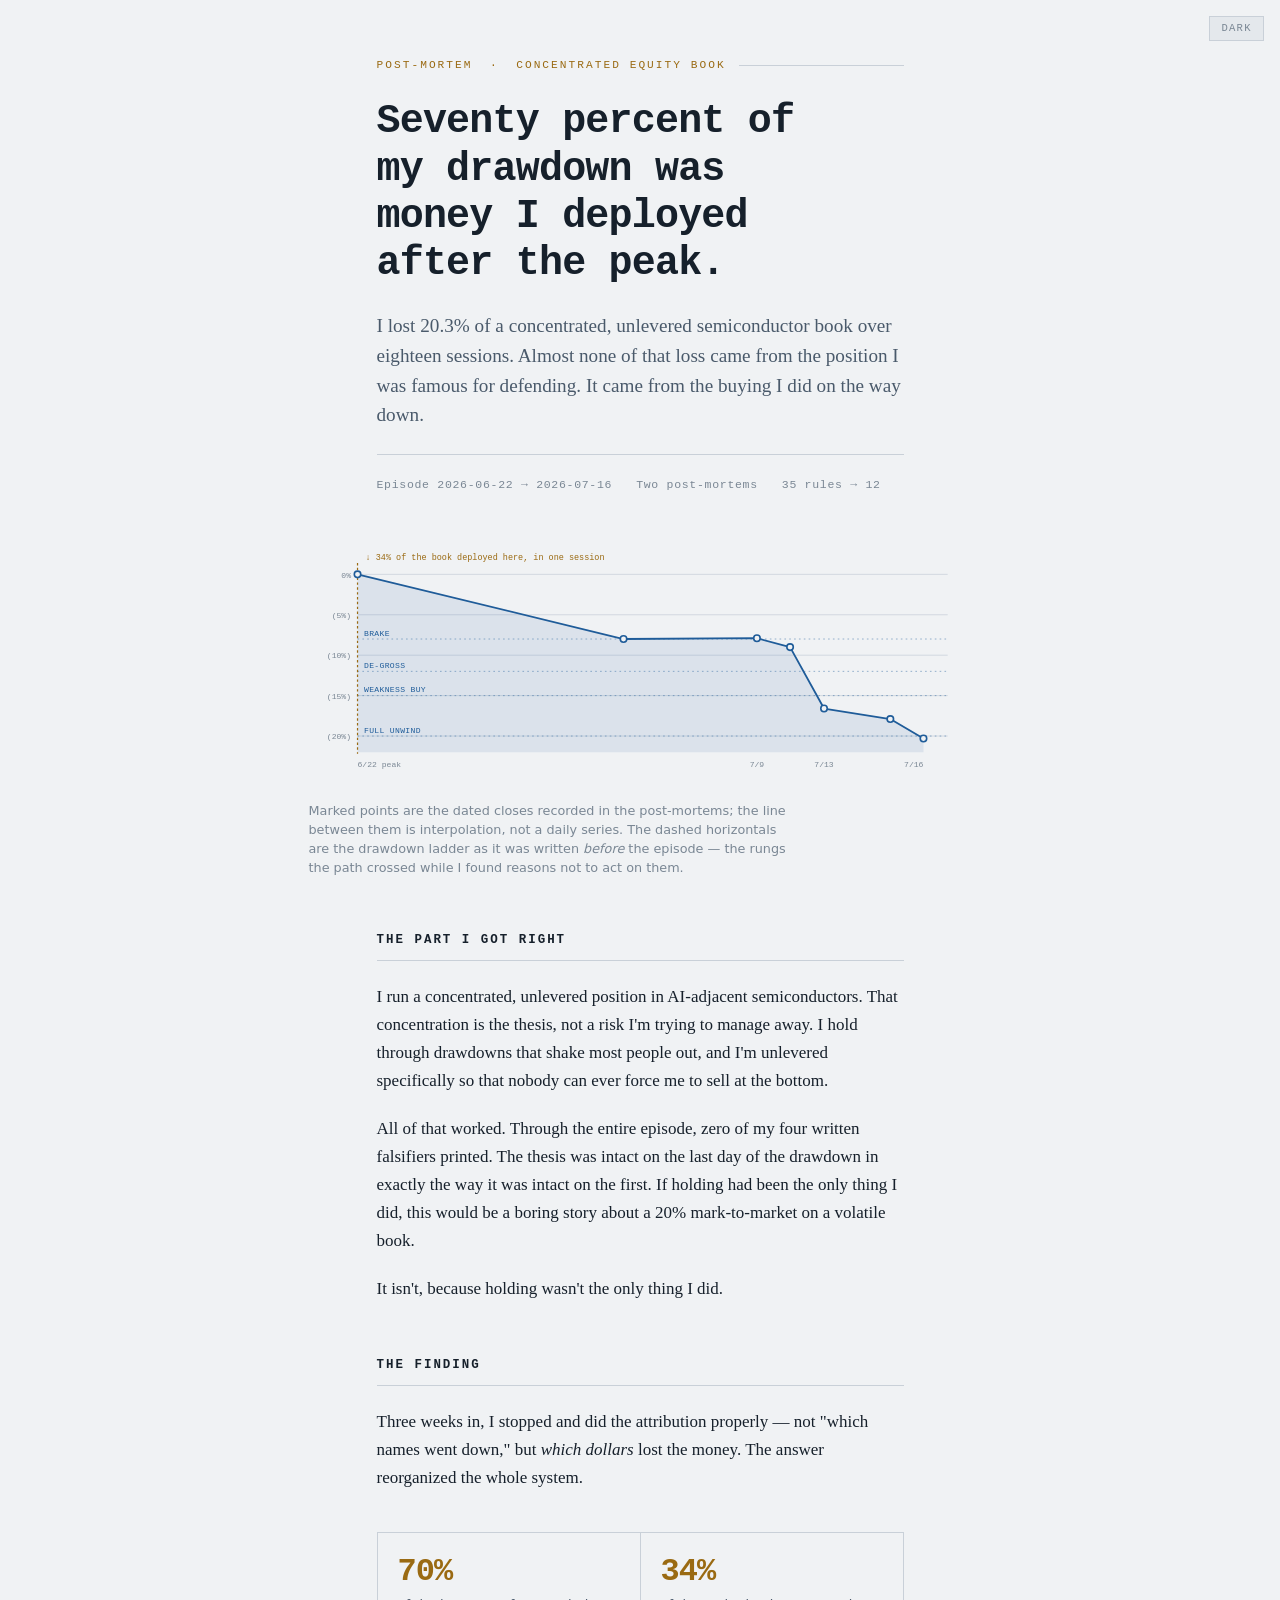
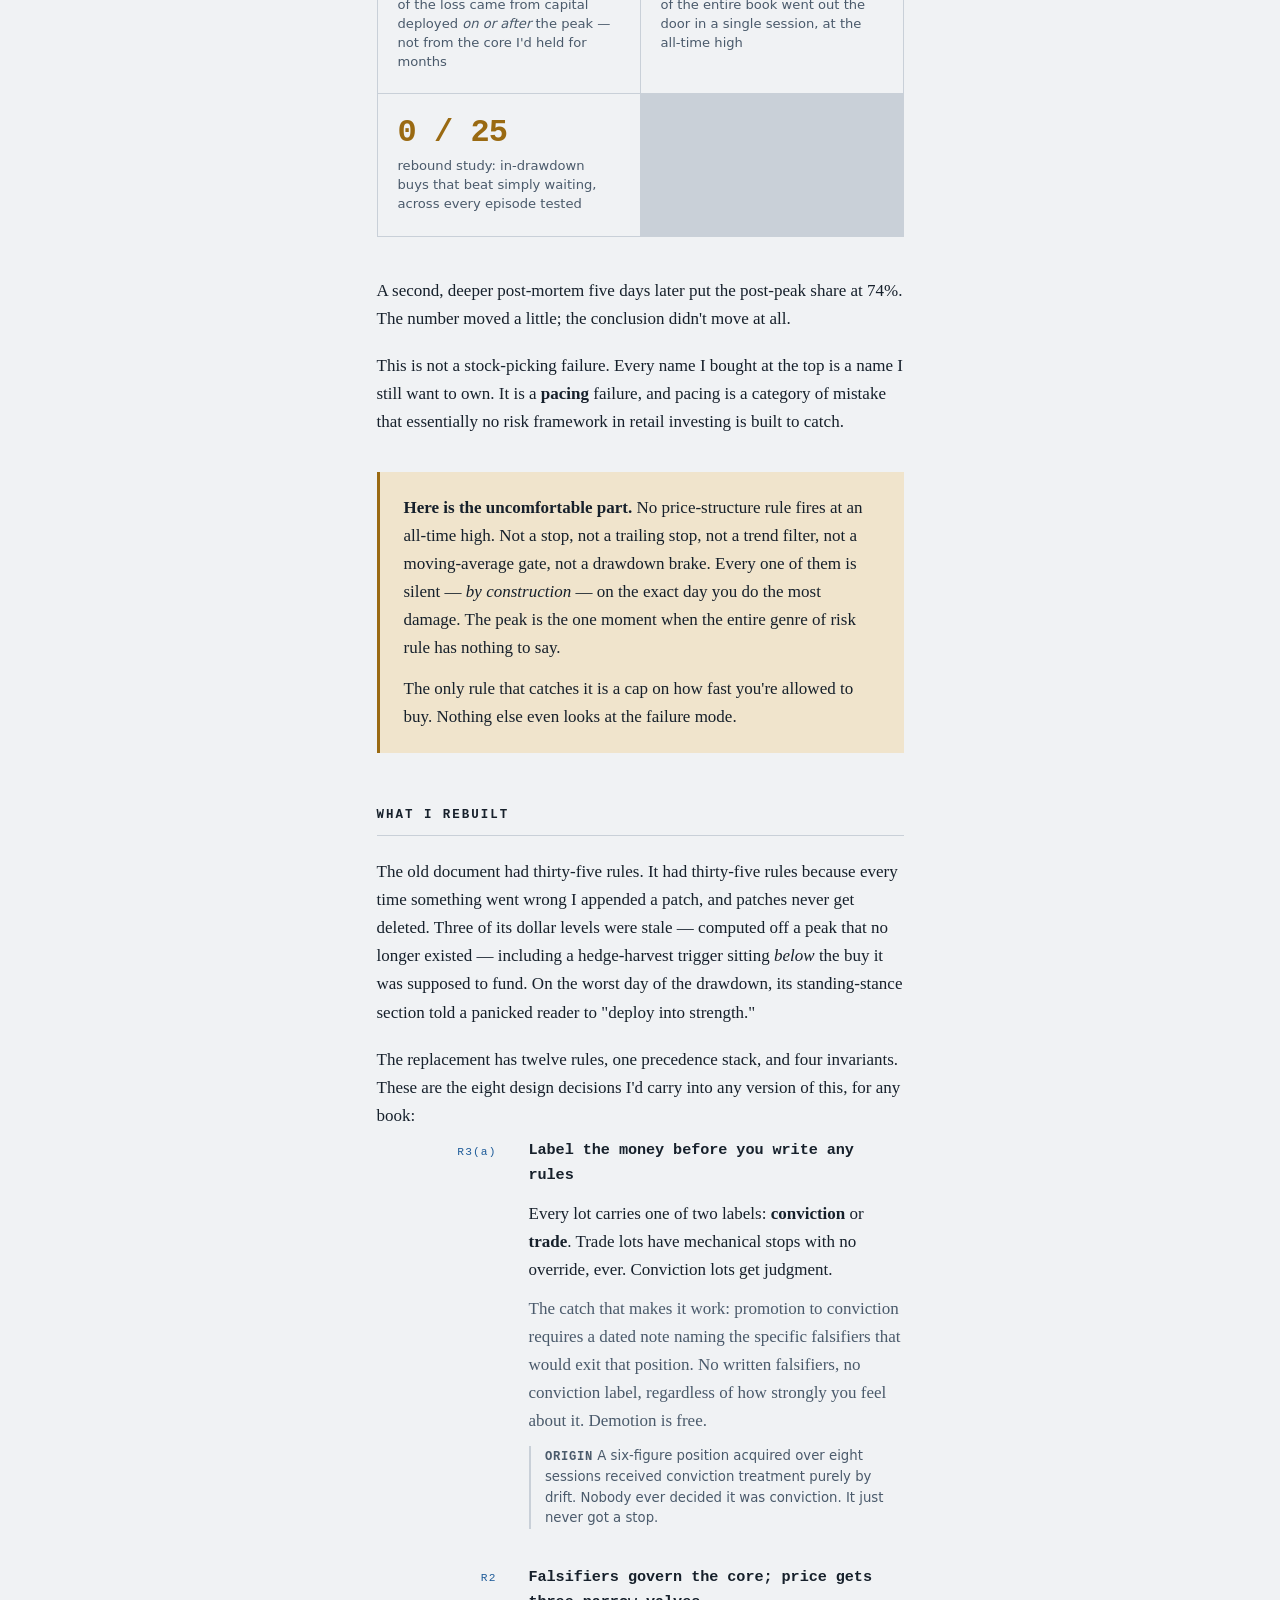
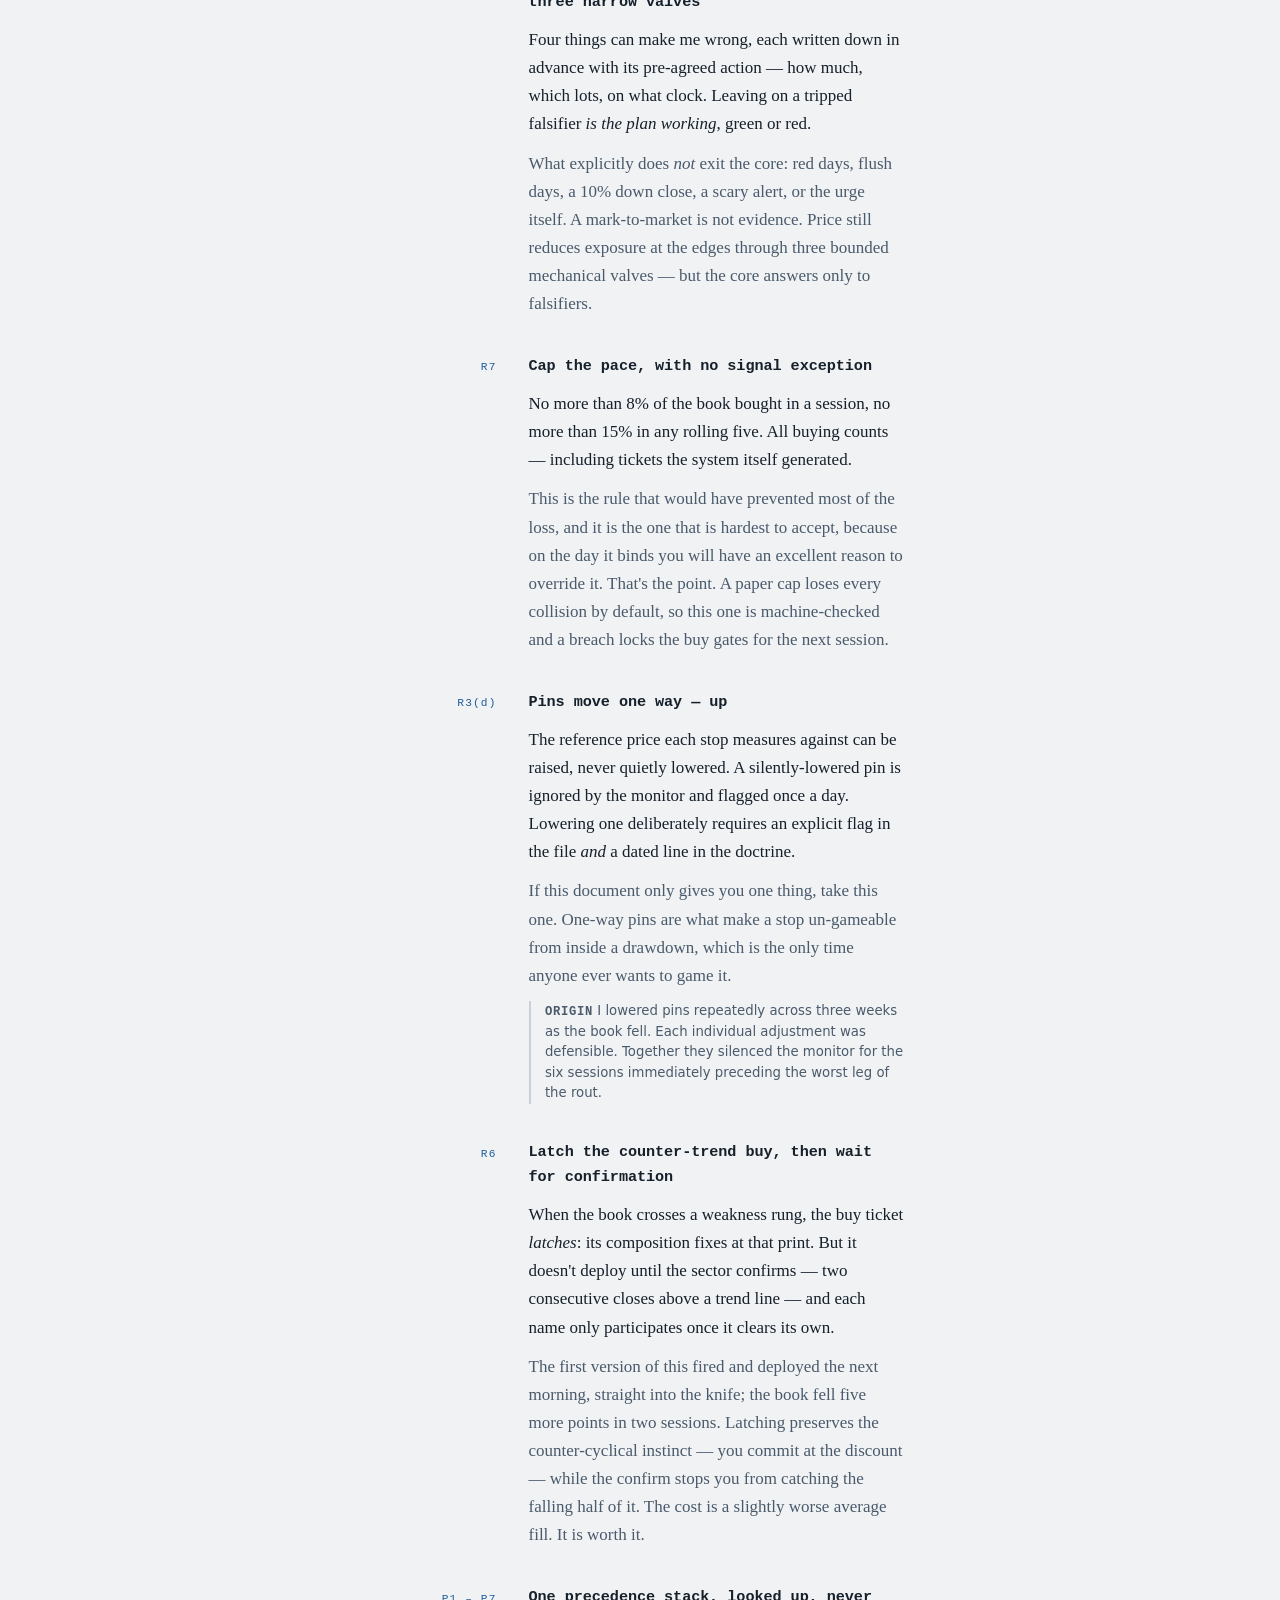
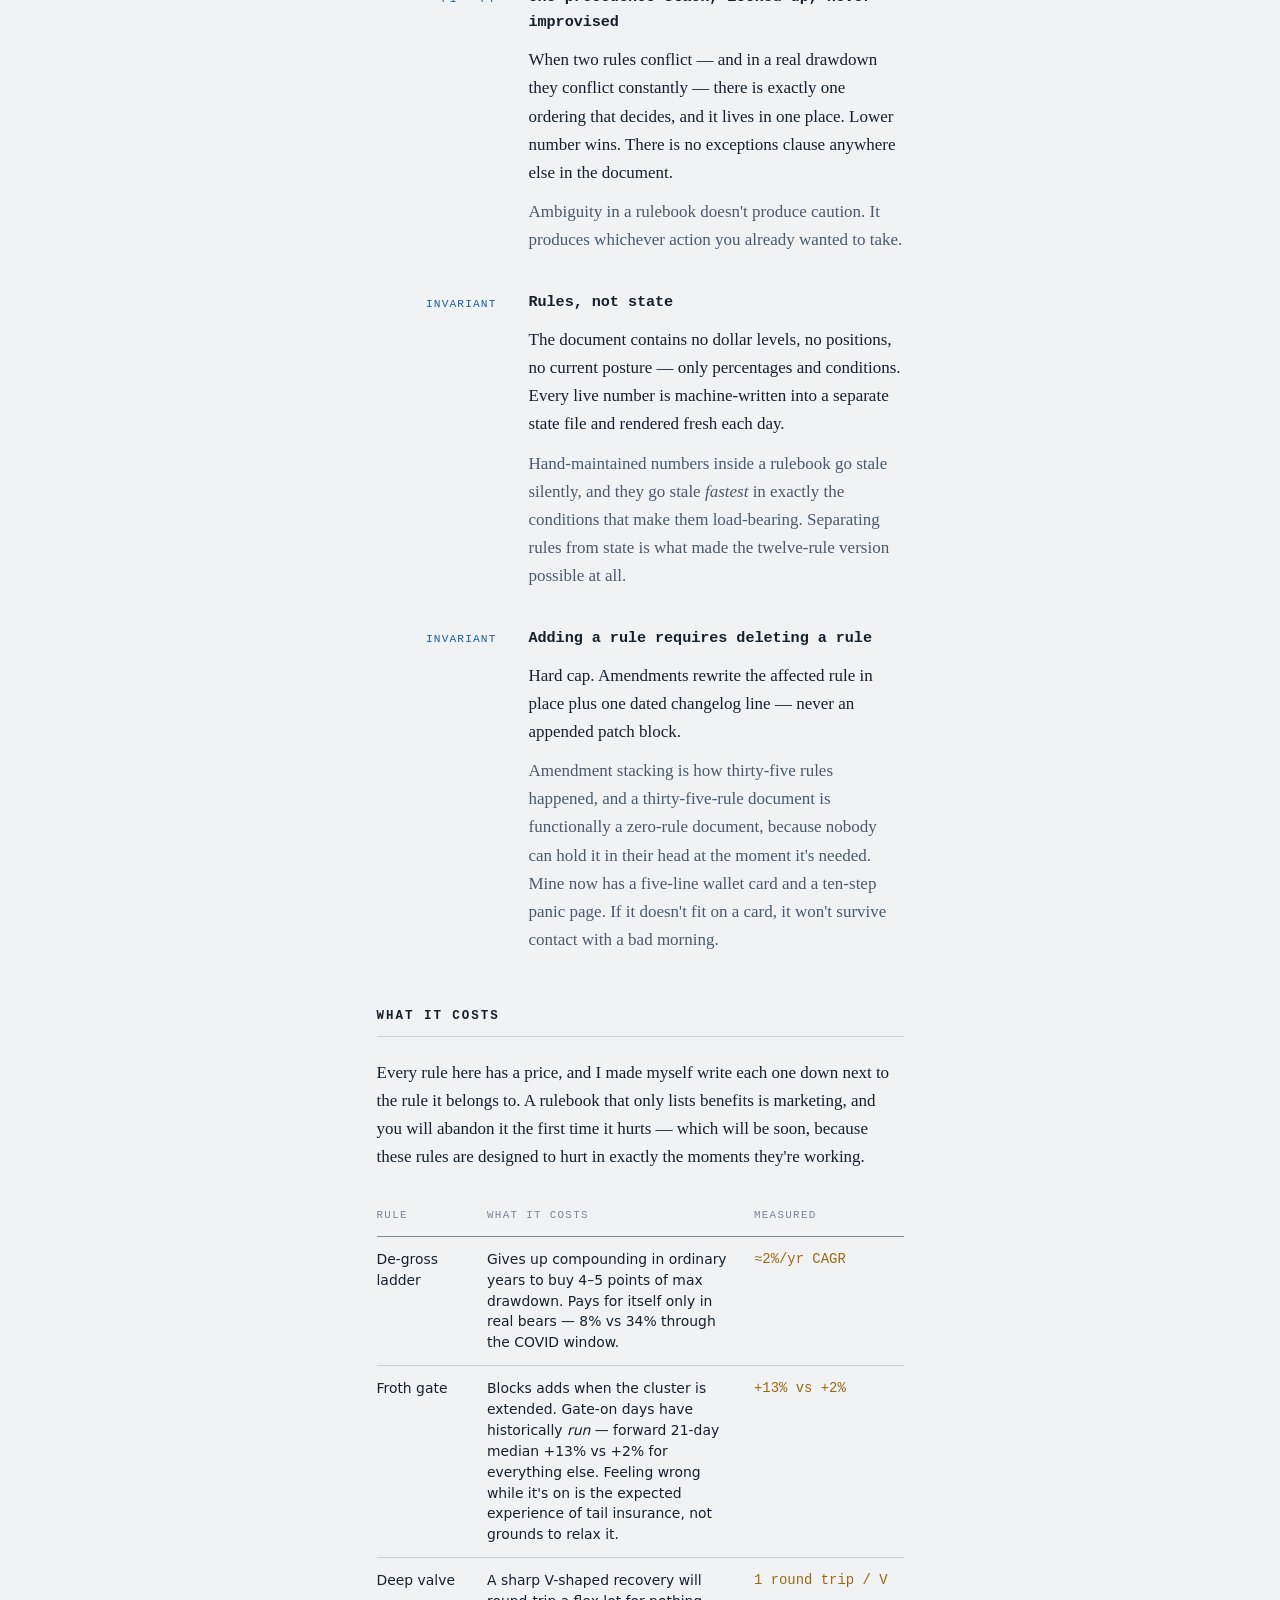
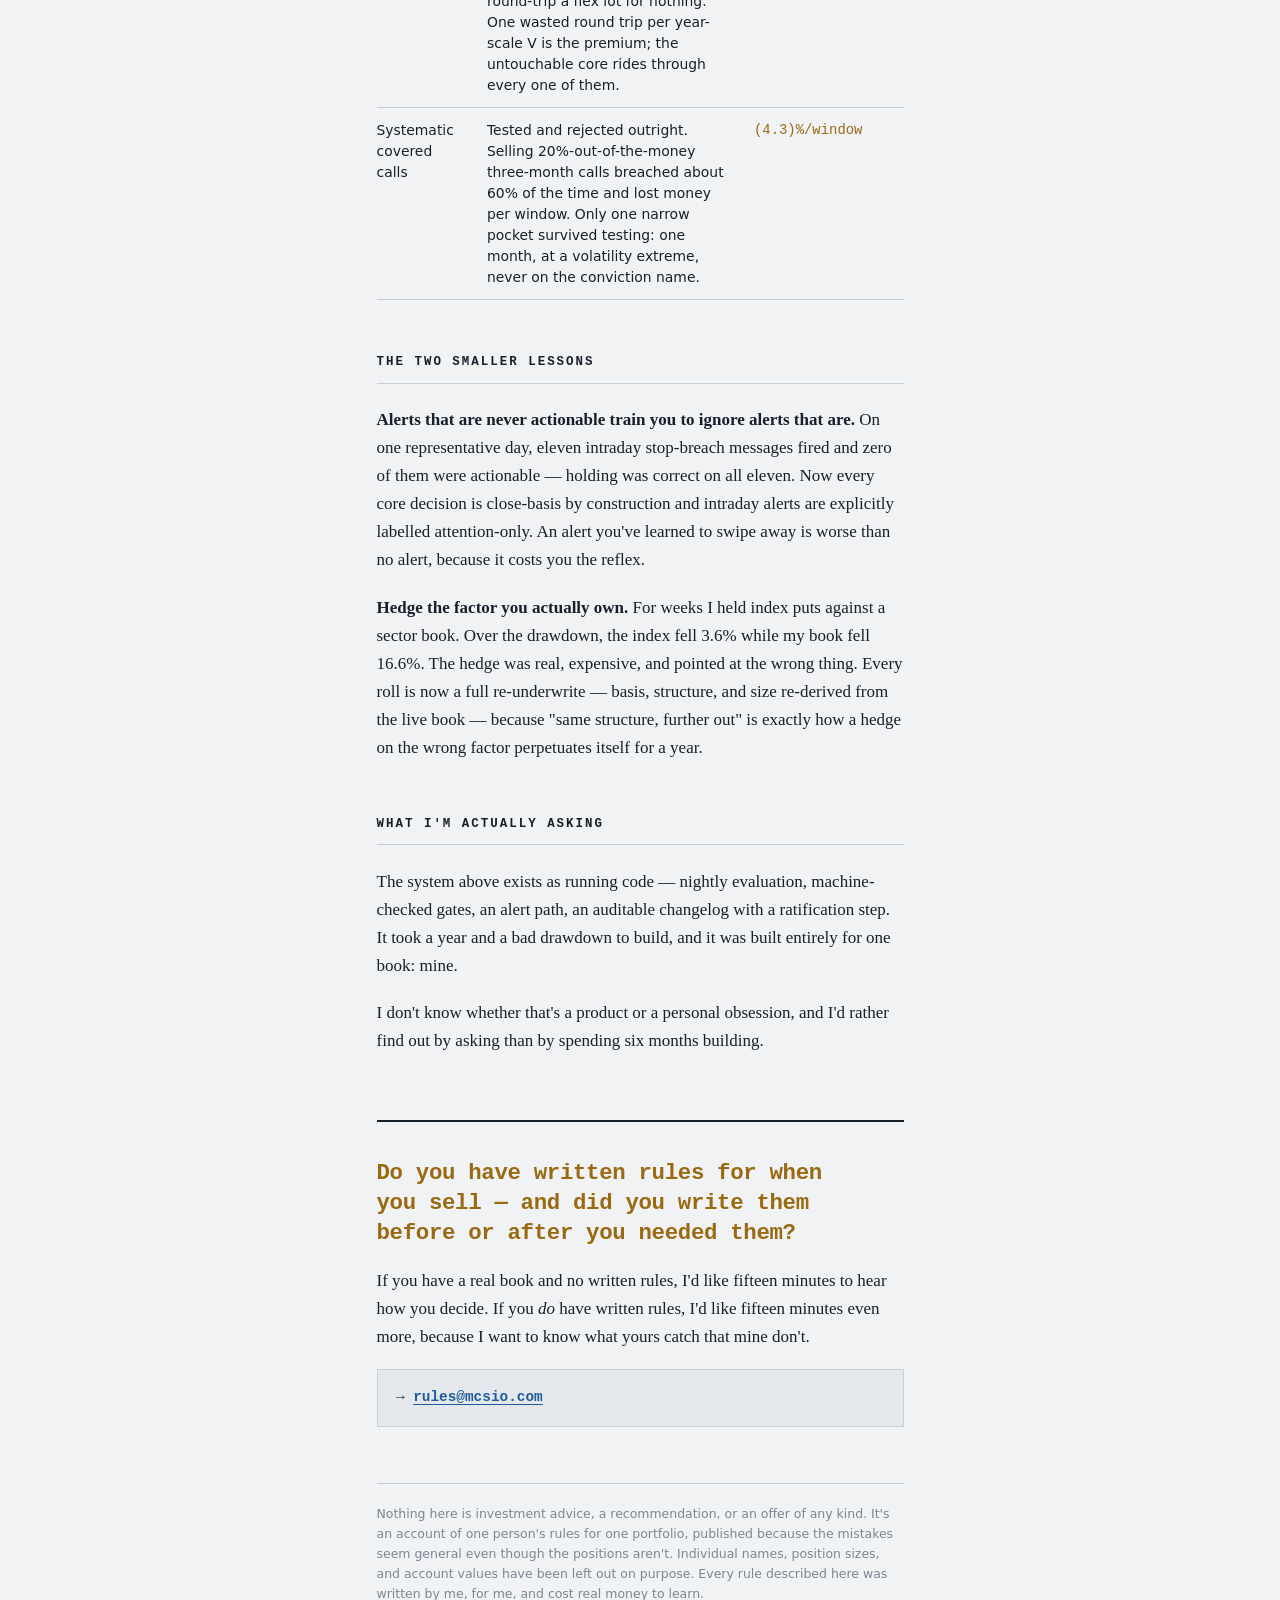
==== drawdown/index.html @ a9d7b23f "feat: mcsio.com site with drawdown post-mortem Static GitHub Pages site. Root index links to /drawdo" ====
<!doctype html>
<html lang="en">
<head>
<meta charset="utf-8">
<meta name="viewport" content="width=device-width, initial-scale=1">
<title>Seventy percent of my drawdown was money I deployed after the peak</title>
<meta name="description" content="A post-mortem of a 20.3% drawdown on a concentrated, unlevered semiconductor book — and the twelve-rule risk system rebuilt from it.">
<link rel="canonical" href="https://mcsio.com/drawdown/">

<meta property="og:type" content="article">
<meta property="og:title" content="Seventy percent of my drawdown was money I deployed after the peak">
<meta property="og:description" content="No price-structure rule fires at an all-time high. A post-mortem of a 20.3% drawdown, and the twelve rules I rebuilt from it.">
<meta property="og:url" content="https://mcsio.com/drawdown/">
<meta property="og:site_name" content="mcsio">
<meta name="twitter:card" content="summary_large_image">
<meta name="twitter:title" content="Seventy percent of my drawdown was money I deployed after the peak">
<meta name="twitter:description" content="No price-structure rule fires at an all-time high. A post-mortem of a 20.3% drawdown, and the twelve rules I rebuilt from it.">

<style>
  /* ---- reset ---- */
  *, *::before, *::after { box-sizing: border-box; }
  body { margin: 0; }
  img { max-width: 100%; height: auto; }

  :root {
    --ground:      #F0F2F4;
    --raised:      #E4E8EC;
    --hairline:    #C9D0D8;
    --text:        #16202B;
    --text-soft:   #4A5A6B;
    --text-mute:   #7A8794;
    --accent:      #1F5C99;
    --accent-soft: #E1EAF3;
    --alarm:       #9A6A12;
    --alarm-soft:  #F0E4CC;
    --plot-line:   #1F5C99;
    --plot-fill:   rgba(31, 92, 153, 0.10);
    --grid:        #CBD3DB;

    --mono: ui-monospace, "SF Mono", SFMono-Regular, "JetBrains Mono", Menlo, Consolas, "Liberation Mono", monospace;
    --serif: "Iowan Old Style", "Charter", Charter, Georgia, "Times New Roman", serif;
    --sans: -apple-system, BlinkMacSystemFont, "Segoe UI", system-ui, sans-serif;

    --measure: 62ch;
    --gutter: 7.5rem;
  }

  @media (prefers-color-scheme: dark) {
    :root {
      --ground:      #0A0E13;
      --raised:      #141B24;
      --hairline:    #232D38;
      --text:        #D9E1E9;
      --text-soft:   #A2AFBC;
      --text-mute:   #6E7C8A;
      --accent:      #4C8FD1;
      --accent-soft: #16232F;
      --alarm:       #D99A2B;
      --alarm-soft:  #2A2113;
      --plot-line:   #4C8FD1;
      --plot-fill:   rgba(76, 143, 209, 0.14);
      --grid:        #1E2833;
    }
  }

  :root[data-theme="dark"] {
    --ground:      #0A0E13;
    --raised:      #141B24;
    --hairline:    #232D38;
    --text:        #D9E1E9;
    --text-soft:   #A2AFBC;
    --text-mute:   #6E7C8A;
    --accent:      #4C8FD1;
    --accent-soft: #16232F;
    --alarm:       #D99A2B;
    --alarm-soft:  #2A2113;
    --plot-line:   #4C8FD1;
    --plot-fill:   rgba(76, 143, 209, 0.14);
    --grid:        #1E2833;
  }

  :root[data-theme="light"] {
    --ground:      #F0F2F4;
    --raised:      #E4E8EC;
    --hairline:    #C9D0D8;
    --text:        #16202B;
    --text-soft:   #4A5A6B;
    --text-mute:   #7A8794;
    --accent:      #1F5C99;
    --accent-soft: #E1EAF3;
    --alarm:       #9A6A12;
    --alarm-soft:  #F0E4CC;
    --plot-line:   #1F5C99;
    --plot-fill:   rgba(31, 92, 153, 0.10);
    --grid:        #CBD3DB;
  }

  body {
    position: relative;
    background: var(--ground);
    color: var(--text);
    font-family: var(--serif);
    font-size: 1.0625rem;
    line-height: 1.65;
    -webkit-font-smoothing: antialiased;
  }

  .page {
    max-width: calc(var(--measure) + var(--gutter) + 4rem);
    margin: 0 auto;
    padding: 3.5rem 1.5rem 6rem;
  }

  .col { max-width: var(--measure); margin-left: auto; margin-right: auto; }
  .flow { display: flex; flex-direction: column; gap: 1.15em; }

  /* ---- theme toggle ---- */
  #theme-toggle {
    position: absolute;
    top: 1rem;
    right: 1rem;
    z-index: 10;
    font-family: var(--mono);
    font-size: 0.66rem;
    letter-spacing: 0.12em;
    text-transform: uppercase;
    color: var(--text-mute);
    background: var(--raised);
    border: 1px solid var(--hairline);
    padding: 0.4rem 0.7rem;
    cursor: pointer;
    line-height: 1;
  }
  #theme-toggle:hover { color: var(--text); border-color: var(--text-mute); }
  #theme-toggle:focus-visible { outline: 2px solid var(--alarm); outline-offset: 2px; }

  /* ---- masthead ---- */
  .masthead { display: flex; flex-direction: column; gap: 1.5rem; margin-bottom: 2.75rem; }

  .eyebrow {
    font-family: var(--mono);
    font-size: 0.7rem;
    letter-spacing: 0.18em;
    text-transform: uppercase;
    color: var(--alarm);
    display: flex;
    align-items: center;
    gap: 0.85rem;
  }
  .eyebrow::after { content: ""; flex: 1; height: 1px; background: var(--hairline); }

  h1 {
    font-family: var(--mono);
    font-size: clamp(1.65rem, 4.2vw, 2.5rem);
    line-height: 1.18;
    font-weight: 600;
    letter-spacing: -0.02em;
    text-wrap: balance;
    margin: 0;
  }

  .standfirst {
    font-size: 1.2rem;
    line-height: 1.55;
    color: var(--text-soft);
    max-width: 56ch;
    margin: 0;
  }

  .byline {
    font-family: var(--mono);
    font-size: 0.72rem;
    letter-spacing: 0.06em;
    color: var(--text-mute);
    display: flex;
    flex-wrap: wrap;
    gap: 0.5rem 1.5rem;
    padding-top: 1.25rem;
    border-top: 1px solid var(--hairline);
  }

  /* ---- figure ---- */
  figure { margin: 3rem 0; }
  .plot-wrap { overflow-x: auto; }
  .plot { width: 100%; min-width: 520px; height: auto; display: block; }
  figcaption {
    font-family: var(--sans);
    font-size: 0.8rem;
    line-height: 1.5;
    color: var(--text-mute);
    max-width: 60ch;
    margin-top: 1rem;
  }

  .plot-grid { stroke: var(--grid); stroke-width: 1; }
  .plot-rung { stroke: var(--accent); stroke-width: 1; stroke-dasharray: 2 4; opacity: 0.55; }
  .plot-line { fill: none; stroke: var(--plot-line); stroke-width: 2.25; stroke-linejoin: round; stroke-linecap: round; }
  .plot-area { fill: var(--plot-fill); }
  .plot-dot { fill: var(--ground); stroke: var(--plot-line); stroke-width: 2; }
  .plot-peak { stroke: var(--alarm); stroke-width: 1.5; stroke-dasharray: 3 3; }
  .plot-label { font-family: var(--mono); font-size: 10px; fill: var(--text-mute); }
  .plot-label-rung { font-family: var(--mono); font-size: 10px; fill: var(--accent); letter-spacing: 0.04em; }
  .plot-label-peak { font-family: var(--mono); font-size: 10.5px; fill: var(--alarm); }

  /* ---- sections ---- */
  section { margin-top: 3.25rem; }

  h2 {
    font-family: var(--mono);
    font-size: 0.78rem;
    font-weight: 600;
    letter-spacing: 0.16em;
    text-transform: uppercase;
    color: var(--text);
    margin: 0 0 1.4rem;
    padding-bottom: 0.6rem;
    border-bottom: 1px solid var(--hairline);
  }

  h3 {
    font-family: var(--mono);
    font-size: 0.95rem;
    font-weight: 600;
    letter-spacing: -0.005em;
    color: var(--text);
    margin: 0;
  }

  p { margin: 0; }
  strong { font-weight: 600; color: var(--text); }
  em { font-style: italic; }

  a { color: var(--accent); text-underline-offset: 3px; text-decoration-thickness: 1px; }
  a:focus-visible { outline: 2px solid var(--alarm); outline-offset: 3px; border-radius: 2px; }

  /* ---- pull figures ---- */
  .stats {
    display: grid;
    grid-template-columns: repeat(auto-fit, minmax(180px, 1fr));
    gap: 1px;
    background: var(--hairline);
    border: 1px solid var(--hairline);
    margin: 2.5rem 0;
  }
  .stat { background: var(--ground); padding: 1.4rem 1.25rem; display: flex; flex-direction: column; gap: 0.45rem; }
  .stat-num {
    font-family: var(--mono);
    font-size: 2rem;
    font-weight: 600;
    line-height: 1;
    letter-spacing: -0.03em;
    font-variant-numeric: tabular-nums;
    color: var(--alarm);
  }
  .stat-label { font-family: var(--sans); font-size: 0.82rem; line-height: 1.45; color: var(--text-soft); }

  /* ---- rules ---- */
  .rules { display: flex; flex-direction: column; gap: 2.25rem; margin-top: 0.5rem; }
  .rule { display: grid; grid-template-columns: var(--gutter) minmax(0, 1fr); gap: 0 2rem; align-items: start; }
  .rule-id {
    font-family: var(--mono);
    font-size: 0.7rem;
    letter-spacing: 0.1em;
    color: var(--accent);
    text-align: right;
    padding-top: 0.35rem;
    line-height: 1.6;
    white-space: nowrap;
  }
  .rule-body { display: flex; flex-direction: column; gap: 0.7rem; }
  .rule-body p { color: var(--text-soft); }
  .rule-body p.lede { color: var(--text); }

  .origin {
    font-family: var(--sans);
    font-size: 0.83rem;
    line-height: 1.55;
    color: var(--text-mute);
    padding-left: 0.9rem;
    border-left: 2px solid var(--hairline);
  }
  .origin b {
    font-weight: 600;
    color: var(--text-soft);
    font-family: var(--mono);
    font-size: 0.76rem;
    letter-spacing: 0.06em;
    text-transform: uppercase;
  }

  /* ---- callout ---- */
  .callout {
    background: var(--accent-soft);
    border-left: 3px solid var(--accent);
    padding: 1.35rem 1.5rem;
    margin: 2.25rem 0;
    display: flex;
    flex-direction: column;
    gap: 0.8rem;
  }
  .callout.warn { background: var(--alarm-soft); border-left-color: var(--alarm); }
  .callout p { color: var(--text); }

  /* ---- table ---- */
  .table-wrap { overflow-x: auto; margin: 1.5rem 0 0; }
  table { width: 100%; min-width: 460px; border-collapse: collapse; font-family: var(--sans); font-size: 0.87rem; }
  th, td { text-align: left; padding: 0.75rem 1rem 0.75rem 0; border-bottom: 1px solid var(--hairline); vertical-align: top; line-height: 1.5; }
  th {
    font-family: var(--mono);
    font-size: 0.68rem;
    letter-spacing: 0.12em;
    text-transform: uppercase;
    color: var(--text-mute);
    font-weight: 500;
    border-bottom-color: var(--text-mute);
  }
  td:first-child { color: var(--text); padding-right: 1.5rem; }
  td.cost { font-family: var(--mono); font-variant-numeric: tabular-nums; color: var(--alarm); white-space: nowrap; }

  /* ---- ask ---- */
  .ask { margin-top: 4rem; padding: 2.25rem 0 0; border-top: 2px solid var(--text); display: flex; flex-direction: column; gap: 1.15rem; }
  .ask-q {
    font-family: var(--mono);
    font-size: clamp(1.1rem, 2.8vw, 1.4rem);
    line-height: 1.35;
    font-weight: 600;
    letter-spacing: -0.015em;
    color: var(--alarm);
    text-wrap: balance;
  }
  .contact {
    font-family: var(--mono);
    font-size: 0.9rem;
    background: var(--raised);
    padding: 1rem 1.15rem;
    border: 1px solid var(--hairline);
  }
  .contact a { font-weight: 600; }

  .disclaimer {
    margin-top: 3.5rem;
    padding-top: 1.25rem;
    border-top: 1px solid var(--hairline);
    font-family: var(--sans);
    font-size: 0.78rem;
    line-height: 1.6;
    color: var(--text-mute);
  }

  @media (max-width: 640px) {
    :root { --gutter: 0px; }
    .rule { grid-template-columns: minmax(0, 1fr); gap: 0.5rem; }
    .rule-id { text-align: left; padding-top: 0; }
    .page { padding-top: 4.5rem; }
  }
</style>
</head>
<body>

<button id="theme-toggle" type="button">Dark</button>

<div class="page">

  <header class="masthead col">
    <div class="eyebrow">Post-mortem &nbsp;·&nbsp; concentrated equity book</div>
    <h1>Seventy percent of my drawdown was money I deployed after the peak.</h1>
    <p class="standfirst">I lost 20.3% of a concentrated, unlevered semiconductor book over eighteen sessions. Almost none of that loss came from the position I was famous for defending. It came from the buying I did on the way down.</p>
    <div class="byline">
      <span>Episode 2026-06-22 → 2026-07-16</span>
      <span>Two post-mortems</span>
      <span>35 rules → 12</span>
    </div>
  </header>

  <figure>
    <div class="plot-wrap">
      <svg class="plot" viewBox="0 0 820 300" role="img" aria-label="Drawdown path from the 6/22 peak to the 7/16 trough, reaching negative 20.3 percent, with the ladder rungs at 8, 12, 15 and 20 percent overlaid.">
        <line class="plot-grid" x1="60" y1="40"  x2="790" y2="40"/>
        <line class="plot-grid" x1="60" y1="90"  x2="790" y2="90"/>
        <line class="plot-grid" x1="60" y1="140" x2="790" y2="140"/>
        <line class="plot-grid" x1="60" y1="190" x2="790" y2="190"/>
        <line class="plot-grid" x1="60" y1="240" x2="790" y2="240"/>

        <text class="plot-label" x="52" y="44"  text-anchor="end">0%</text>
        <text class="plot-label" x="52" y="94"  text-anchor="end">(5%)</text>
        <text class="plot-label" x="52" y="144" text-anchor="end">(10%)</text>
        <text class="plot-label" x="52" y="194" text-anchor="end">(15%)</text>
        <text class="plot-label" x="52" y="244" text-anchor="end">(20%)</text>

        <line class="plot-rung" x1="60" y1="120" x2="790" y2="120"/>
        <line class="plot-rung" x1="60" y1="160" x2="790" y2="160"/>
        <line class="plot-rung" x1="60" y1="190" x2="790" y2="190"/>
        <line class="plot-rung" x1="60" y1="240" x2="790" y2="240"/>
        <text class="plot-label-rung" x="68" y="116">BRAKE</text>
        <text class="plot-label-rung" x="68" y="156">DE-GROSS</text>
        <text class="plot-label-rung" x="68" y="186">WEAKNESS BUY</text>
        <text class="plot-label-rung" x="68" y="236">FULL UNWIND</text>

        <path class="plot-area" d="M60,40 L389,120 L554,119 L595,130 L637,206 L719,219 L760,243 L760,260 L60,260 Z"/>
        <path class="plot-line" d="M60,40 L389,120 L554,119 L595,130 L637,206 L719,219 L760,243"/>

        <line class="plot-peak" x1="60" y1="26" x2="60" y2="262"/>
        <text class="plot-label-peak" x="70" y="22">↓ 34% of the book deployed here, in one session</text>

        <circle class="plot-dot" cx="60"  cy="40"  r="4"/>
        <circle class="plot-dot" cx="389" cy="120" r="4"/>
        <circle class="plot-dot" cx="554" cy="119" r="4"/>
        <circle class="plot-dot" cx="595" cy="130" r="4"/>
        <circle class="plot-dot" cx="637" cy="206" r="4"/>
        <circle class="plot-dot" cx="719" cy="219" r="4"/>
        <circle class="plot-dot" cx="760" cy="243" r="4"/>

        <text class="plot-label" x="60"  y="278" text-anchor="start">6/22 peak</text>
        <text class="plot-label" x="554" y="278" text-anchor="middle">7/9</text>
        <text class="plot-label" x="637" y="278" text-anchor="middle">7/13</text>
        <text class="plot-label" x="760" y="278" text-anchor="end">7/16</text>
      </svg>
    </div>
    <figcaption>Marked points are the dated closes recorded in the post-mortems; the line between them is interpolation, not a daily series. The dashed horizontals are the drawdown ladder as it was written <em>before</em> the episode — the rungs the path crossed while I found reasons not to act on them.</figcaption>
  </figure>

  <section class="col">
    <h2>The part I got right</h2>
    <div class="flow">
      <p>I run a concentrated, unlevered position in AI-adjacent semiconductors. That concentration is the thesis, not a risk I'm trying to manage away. I hold through drawdowns that shake most people out, and I'm unlevered specifically so that nobody can ever force me to sell at the bottom.</p>
      <p>All of that worked. Through the entire episode, zero of my four written falsifiers printed. The thesis was intact on the last day of the drawdown in exactly the way it was intact on the first. If holding had been the only thing I did, this would be a boring story about a 20% mark-to-market on a volatile book.</p>
      <p>It isn't, because holding wasn't the only thing I did.</p>
    </div>
  </section>

  <section class="col">
    <h2>The finding</h2>
    <div class="flow">
      <p>Three weeks in, I stopped and did the attribution properly — not "which names went down," but <em>which dollars</em> lost the money. The answer reorganized the whole system.</p>
    </div>

    <div class="stats">
      <div class="stat">
        <div class="stat-num">70%</div>
        <div class="stat-label">of the loss came from capital deployed <em>on or after</em> the peak — not from the core I'd held for months</div>
      </div>
      <div class="stat">
        <div class="stat-num">34%</div>
        <div class="stat-label">of the entire book went out the door in a single session, at the all-time high</div>
      </div>
      <div class="stat">
        <div class="stat-num">0 / 25</div>
        <div class="stat-label">rebound study: in-drawdown buys that beat simply waiting, across every episode tested</div>
      </div>
    </div>

    <div class="flow">
      <p>A second, deeper post-mortem five days later put the post-peak share at 74%. The number moved a little; the conclusion didn't move at all.</p>
      <p>This is not a stock-picking failure. Every name I bought at the top is a name I still want to own. It is a <strong>pacing</strong> failure, and pacing is a category of mistake that essentially no risk framework in retail investing is built to catch.</p>
    </div>

    <div class="callout warn">
      <p><strong>Here is the uncomfortable part.</strong> No price-structure rule fires at an all-time high. Not a stop, not a trailing stop, not a trend filter, not a moving-average gate, not a drawdown brake. Every one of them is silent — <em>by construction</em> — on the exact day you do the most damage. The peak is the one moment when the entire genre of risk rule has nothing to say.</p>
      <p>The only rule that catches it is a cap on how fast you're allowed to buy. Nothing else even looks at the failure mode.</p>
    </div>
  </section>

  <section class="col">
    <h2>What I rebuilt</h2>
    <div class="flow">
      <p>The old document had thirty-five rules. It had thirty-five rules because every time something went wrong I appended a patch, and patches never get deleted. Three of its dollar levels were stale — computed off a peak that no longer existed — including a hedge-harvest trigger sitting <em>below</em> the buy it was supposed to fund. On the worst day of the drawdown, its standing-stance section told a panicked reader to "deploy into strength."</p>
      <p>The replacement has twelve rules, one precedence stack, and four invariants. These are the eight design decisions I'd carry into any version of this, for any book:</p>
    </div>

    <div class="rules">

      <div class="rule">
        <div class="rule-id">R3(a)</div>
        <div class="rule-body">
          <h3>Label the money before you write any rules</h3>
          <p class="lede">Every lot carries one of two labels: <strong>conviction</strong> or <strong>trade</strong>. Trade lots have mechanical stops with no override, ever. Conviction lots get judgment.</p>
          <p>The catch that makes it work: promotion to conviction requires a dated note naming the specific falsifiers that would exit that position. No written falsifiers, no conviction label, regardless of how strongly you feel about it. Demotion is free.</p>
          <p class="origin"><b>Origin</b> A six-figure position acquired over eight sessions received conviction treatment purely by drift. Nobody ever decided it was conviction. It just never got a stop.</p>
        </div>
      </div>

      <div class="rule">
        <div class="rule-id">R2</div>
        <div class="rule-body">
          <h3>Falsifiers govern the core; price gets three narrow valves</h3>
          <p class="lede">Four things can make me wrong, each written down in advance with its pre-agreed action — how much, which lots, on what clock. Leaving on a tripped falsifier <em>is the plan working</em>, green or red.</p>
          <p>What explicitly does <em>not</em> exit the core: red days, flush days, a 10% down close, a scary alert, or the urge itself. A mark-to-market is not evidence. Price still reduces exposure at the edges through three bounded mechanical valves — but the core answers only to falsifiers.</p>
        </div>
      </div>

      <div class="rule">
        <div class="rule-id">R7</div>
        <div class="rule-body">
          <h3>Cap the pace, with no signal exception</h3>
          <p class="lede">No more than 8% of the book bought in a session, no more than 15% in any rolling five. All buying counts — including tickets the system itself generated.</p>
          <p>This is the rule that would have prevented most of the loss, and it is the one that is hardest to accept, because on the day it binds you will have an excellent reason to override it. That's the point. A paper cap loses every collision by default, so this one is machine-checked and a breach locks the buy gates for the next session.</p>
        </div>
      </div>

      <div class="rule">
        <div class="rule-id">R3(d)</div>
        <div class="rule-body">
          <h3>Pins move one way — up</h3>
          <p class="lede">The reference price each stop measures against can be raised, never quietly lowered. A silently-lowered pin is ignored by the monitor and flagged once a day. Lowering one deliberately requires an explicit flag in the file <em>and</em> a dated line in the doctrine.</p>
          <p>If this document only gives you one thing, take this one. One-way pins are what make a stop un-gameable from inside a drawdown, which is the only time anyone ever wants to game it.</p>
          <p class="origin"><b>Origin</b> I lowered pins repeatedly across three weeks as the book fell. Each individual adjustment was defensible. Together they silenced the monitor for the six sessions immediately preceding the worst leg of the rout.</p>
        </div>
      </div>

      <div class="rule">
        <div class="rule-id">R6</div>
        <div class="rule-body">
          <h3>Latch the counter-trend buy, then wait for confirmation</h3>
          <p class="lede">When the book crosses a weakness rung, the buy ticket <em>latches</em>: its composition fixes at that print. But it doesn't deploy until the sector confirms — two consecutive closes above a trend line — and each name only participates once it clears its own.</p>
          <p>The first version of this fired and deployed the next morning, straight into the knife; the book fell five more points in two sessions. Latching preserves the counter-cyclical instinct — you commit at the discount — while the confirm stops you from catching the falling half of it. The cost is a slightly worse average fill. It is worth it.</p>
        </div>
      </div>

      <div class="rule">
        <div class="rule-id">P1 – P7</div>
        <div class="rule-body">
          <h3>One precedence stack, looked up, never improvised</h3>
          <p class="lede">When two rules conflict — and in a real drawdown they conflict constantly — there is exactly one ordering that decides, and it lives in one place. Lower number wins. There is no exceptions clause anywhere else in the document.</p>
          <p>Ambiguity in a rulebook doesn't produce caution. It produces whichever action you already wanted to take.</p>
        </div>
      </div>

      <div class="rule">
        <div class="rule-id">INVARIANT</div>
        <div class="rule-body">
          <h3>Rules, not state</h3>
          <p class="lede">The document contains no dollar levels, no positions, no current posture — only percentages and conditions. Every live number is machine-written into a separate state file and rendered fresh each day.</p>
          <p>Hand-maintained numbers inside a rulebook go stale silently, and they go stale <em>fastest</em> in exactly the conditions that make them load-bearing. Separating rules from state is what made the twelve-rule version possible at all.</p>
        </div>
      </div>

      <div class="rule">
        <div class="rule-id">INVARIANT</div>
        <div class="rule-body">
          <h3>Adding a rule requires deleting a rule</h3>
          <p class="lede">Hard cap. Amendments rewrite the affected rule in place plus one dated changelog line — never an appended patch block.</p>
          <p>Amendment stacking is how thirty-five rules happened, and a thirty-five-rule document is functionally a zero-rule document, because nobody can hold it in their head at the moment it's needed. Mine now has a five-line wallet card and a ten-step panic page. If it doesn't fit on a card, it won't survive contact with a bad morning.</p>
        </div>
      </div>

    </div>
  </section>

  <section class="col">
    <h2>What it costs</h2>
    <div class="flow">
      <p>Every rule here has a price, and I made myself write each one down next to the rule it belongs to. A rulebook that only lists benefits is marketing, and you will abandon it the first time it hurts — which will be soon, because these rules are designed to hurt in exactly the moments they're working.</p>
    </div>

    <div class="table-wrap">
      <table>
        <thead>
          <tr><th>Rule</th><th>What it costs</th><th>Measured</th></tr>
        </thead>
        <tbody>
          <tr>
            <td>De-gross ladder</td>
            <td>Gives up compounding in ordinary years to buy 4–5 points of max drawdown. Pays for itself only in real bears — 8% vs 34% through the COVID window.</td>
            <td class="cost">≈2%/yr CAGR</td>
          </tr>
          <tr>
            <td>Froth gate</td>
            <td>Blocks adds when the cluster is extended. Gate-on days have historically <em>run</em> — forward 21-day median +13% vs +2% for everything else. Feeling wrong while it's on is the expected experience of tail insurance, not grounds to relax it.</td>
            <td class="cost">+13% vs +2%</td>
          </tr>
          <tr>
            <td>Deep valve</td>
            <td>A sharp V-shaped recovery will round-trip a flex lot for nothing. One wasted round trip per year-scale V is the premium; the untouchable core rides through every one of them.</td>
            <td class="cost">1 round trip / V</td>
          </tr>
          <tr>
            <td>Systematic covered calls</td>
            <td>Tested and rejected outright. Selling 20%-out-of-the-money three-month calls breached about 60% of the time and lost money per window. Only one narrow pocket survived testing: one month, at a volatility extreme, never on the conviction name.</td>
            <td class="cost">(4.3)%/window</td>
          </tr>
        </tbody>
      </table>
    </div>
  </section>

  <section class="col">
    <h2>The two smaller lessons</h2>
    <div class="flow">
      <p><strong>Alerts that are never actionable train you to ignore alerts that are.</strong> On one representative day, eleven intraday stop-breach messages fired and zero of them were actionable — holding was correct on all eleven. Now every core decision is close-basis by construction and intraday alerts are explicitly labelled attention-only. An alert you've learned to swipe away is worse than no alert, because it costs you the reflex.</p>
      <p><strong>Hedge the factor you actually own.</strong> For weeks I held index puts against a sector book. Over the drawdown, the index fell 3.6% while my book fell 16.6%. The hedge was real, expensive, and pointed at the wrong thing. Every roll is now a full re-underwrite — basis, structure, and size re-derived from the live book — because "same structure, further out" is exactly how a hedge on the wrong factor perpetuates itself for a year.</p>
    </div>
  </section>

  <section class="col">
    <h2>What I'm actually asking</h2>
    <div class="flow">
      <p>The system above exists as running code — nightly evaluation, machine-checked gates, an alert path, an auditable changelog with a ratification step. It took a year and a bad drawdown to build, and it was built entirely for one book: mine.</p>
      <p>I don't know whether that's a product or a personal obsession, and I'd rather find out by asking than by spending six months building.</p>
    </div>

    <div class="ask">
      <p class="ask-q">Do you have written rules for when you sell — and did you write them before or after you needed them?</p>
      <p>If you have a real book and no written rules, I'd like fifteen minutes to hear how you decide. If you <em>do</em> have written rules, I'd like fifteen minutes even more, because I want to know what yours catch that mine don't.</p>
      <p class="contact">→ <a href="mailto:rules@mcsio.com?subject=Rules">rules@mcsio.com</a></p>
    </div>

    <p class="disclaimer">Nothing here is investment advice, a recommendation, or an offer of any kind. It's an account of one person's rules for one portfolio, published because the mistakes seem general even though the positions aren't. Individual names, position sizes, and account values have been left out on purpose. Every rule described here was written by me, for me, and cost real money to learn.</p>
  </section>

</div>

<script>
  (function () {
    var root = document.documentElement;
    var btn = document.getElementById('theme-toggle');
    var stored = null;
    try { stored = localStorage.getItem('theme'); } catch (e) {}
    if (stored === 'dark' || stored === 'light') root.setAttribute('data-theme', stored);

    function current() {
      return root.getAttribute('data-theme')
        || (window.matchMedia('(prefers-color-scheme: dark)').matches ? 'dark' : 'light');
    }
    function label() { btn.textContent = current() === 'dark' ? 'Light' : 'Dark'; }
    label();

    btn.addEventListener('click', function () {
      var next = current() === 'dark' ? 'light' : 'dark';
      root.setAttribute('data-theme', next);
      try { localStorage.setItem('theme', next); } catch (e) {}
      label();
    });
  })();
</script>

</body>
</html>
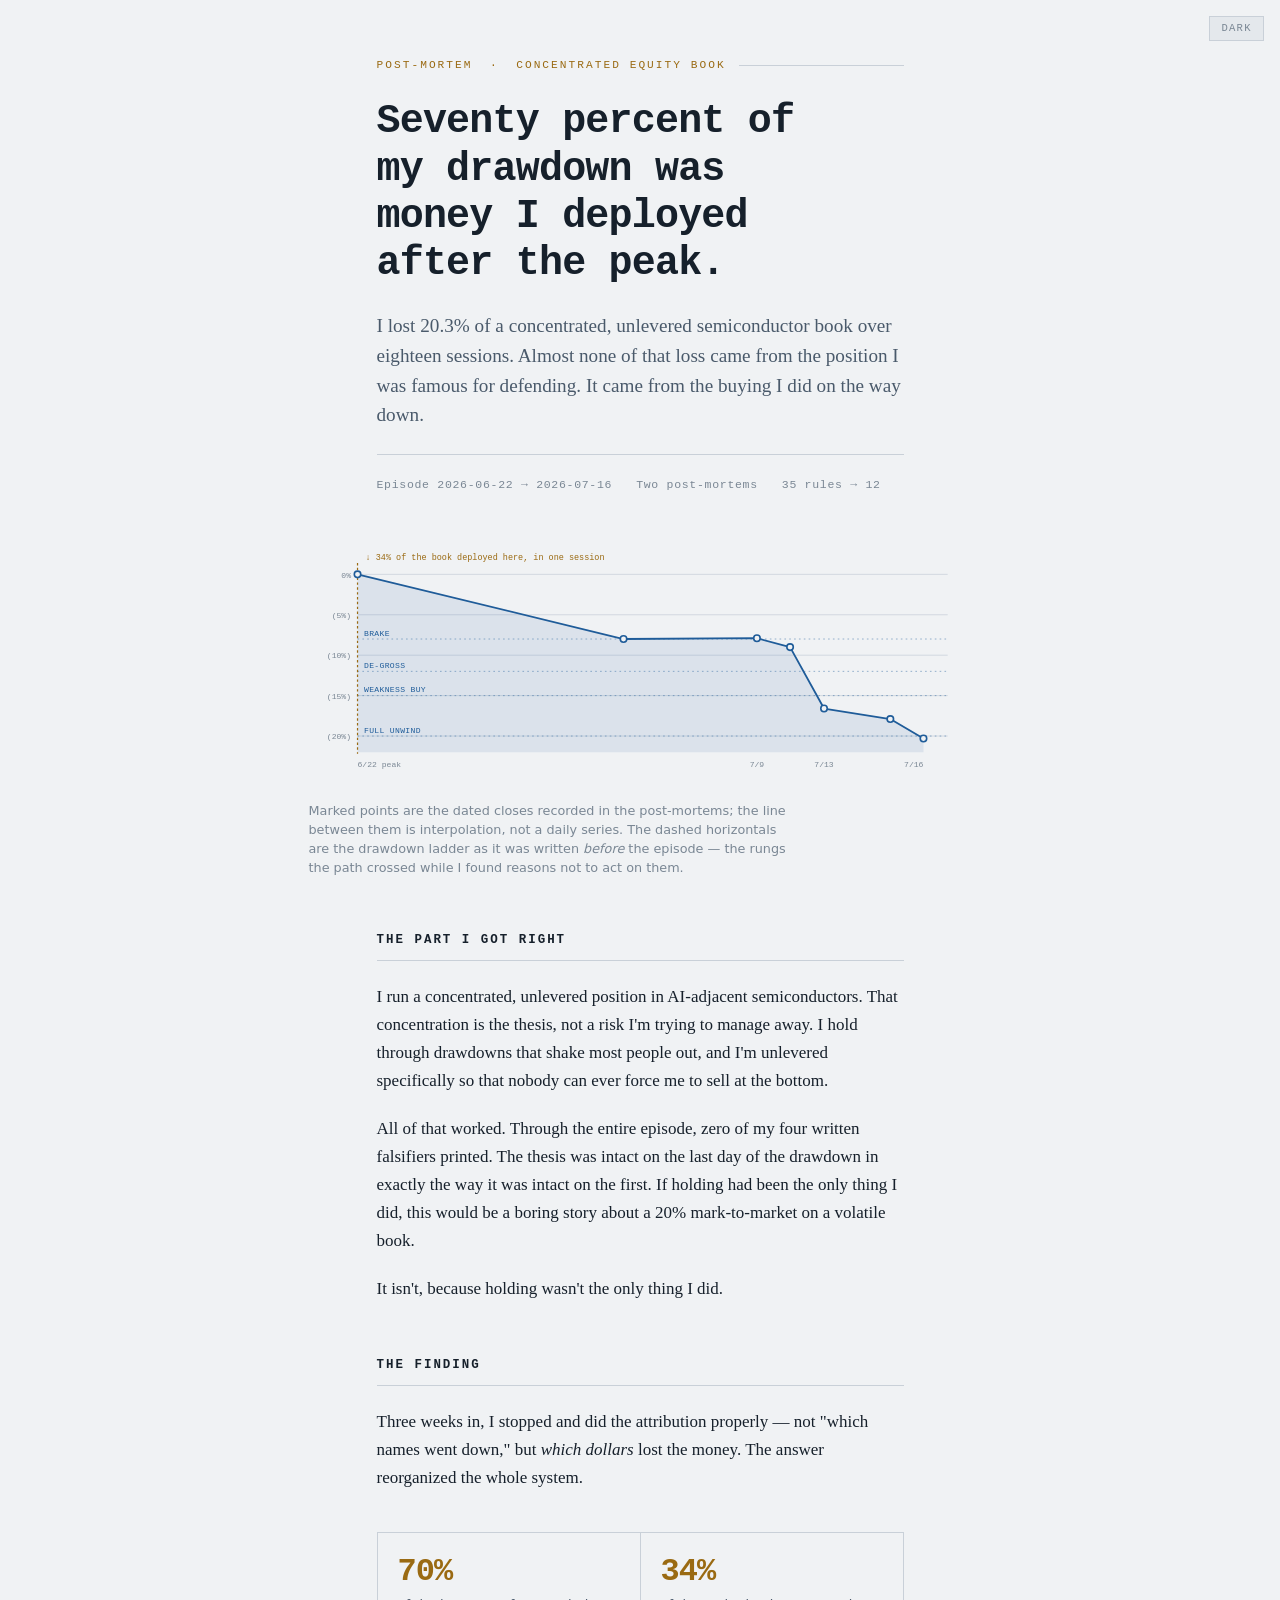
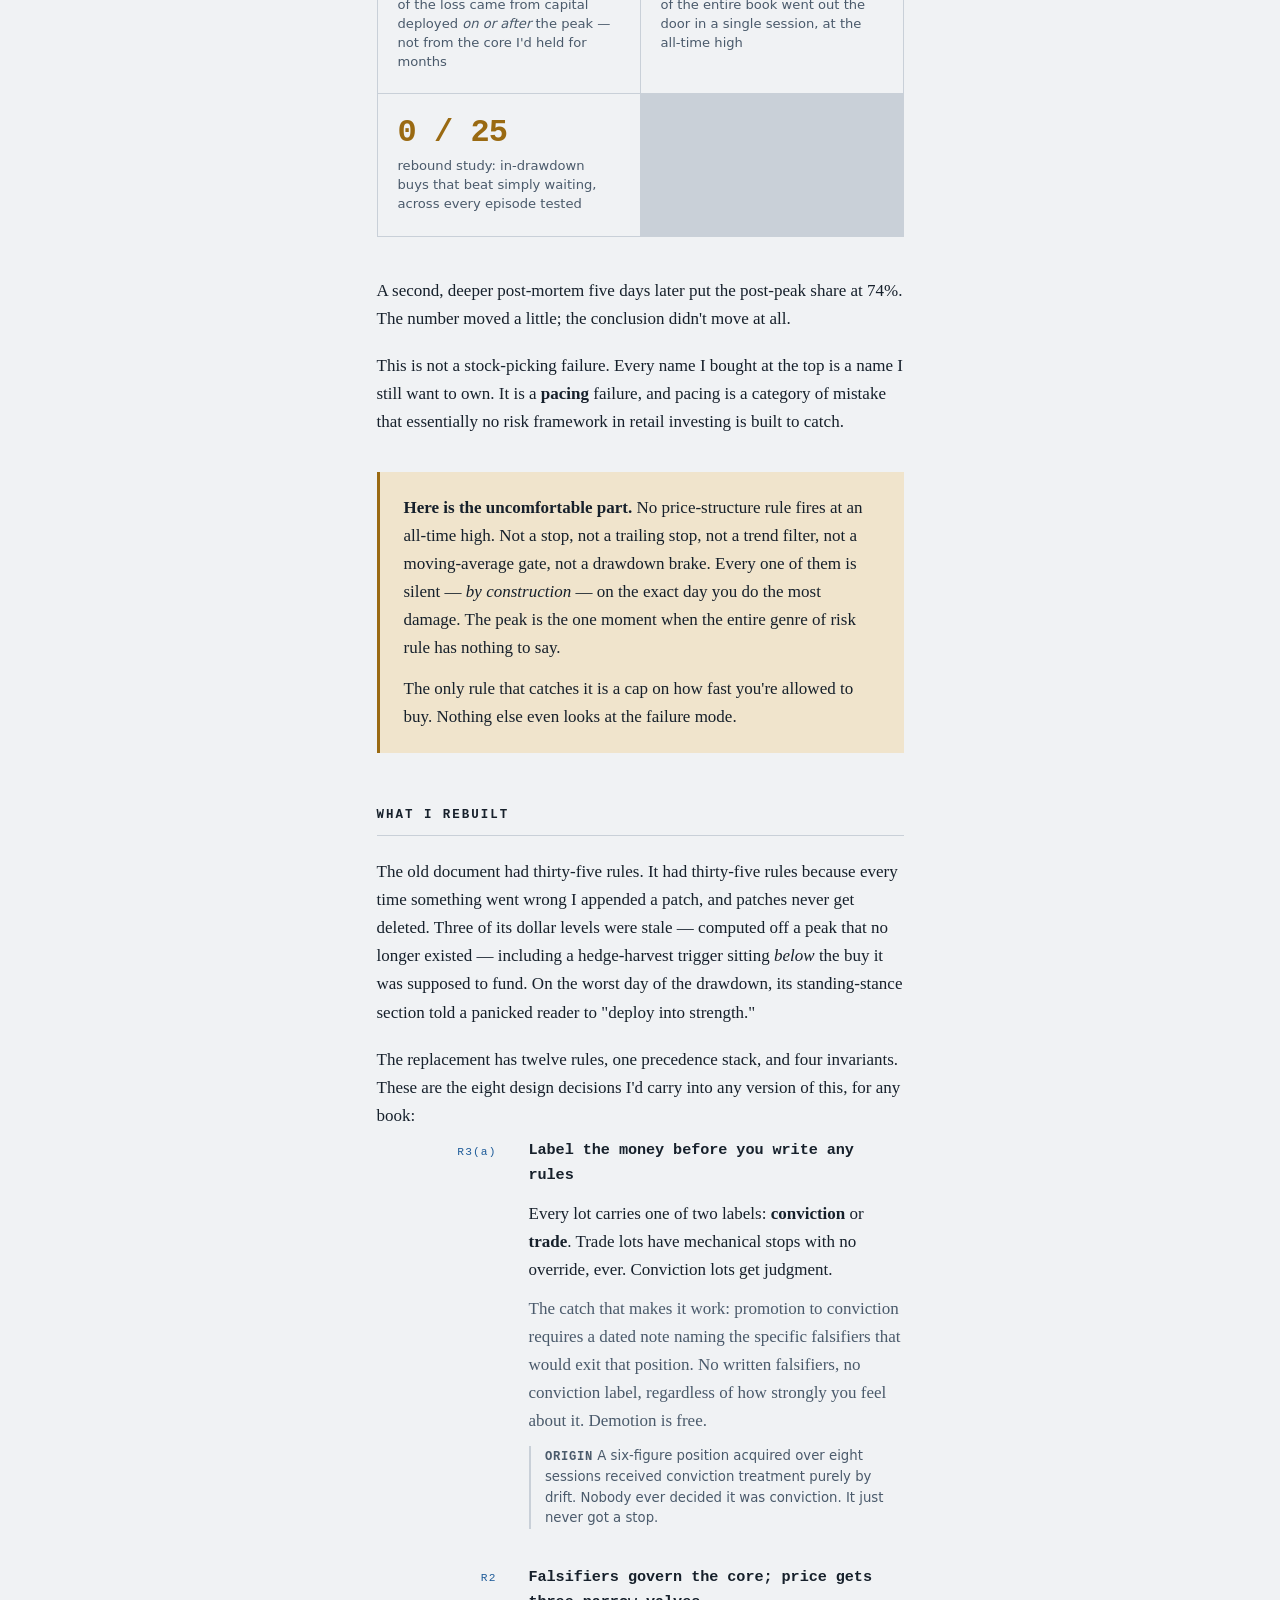
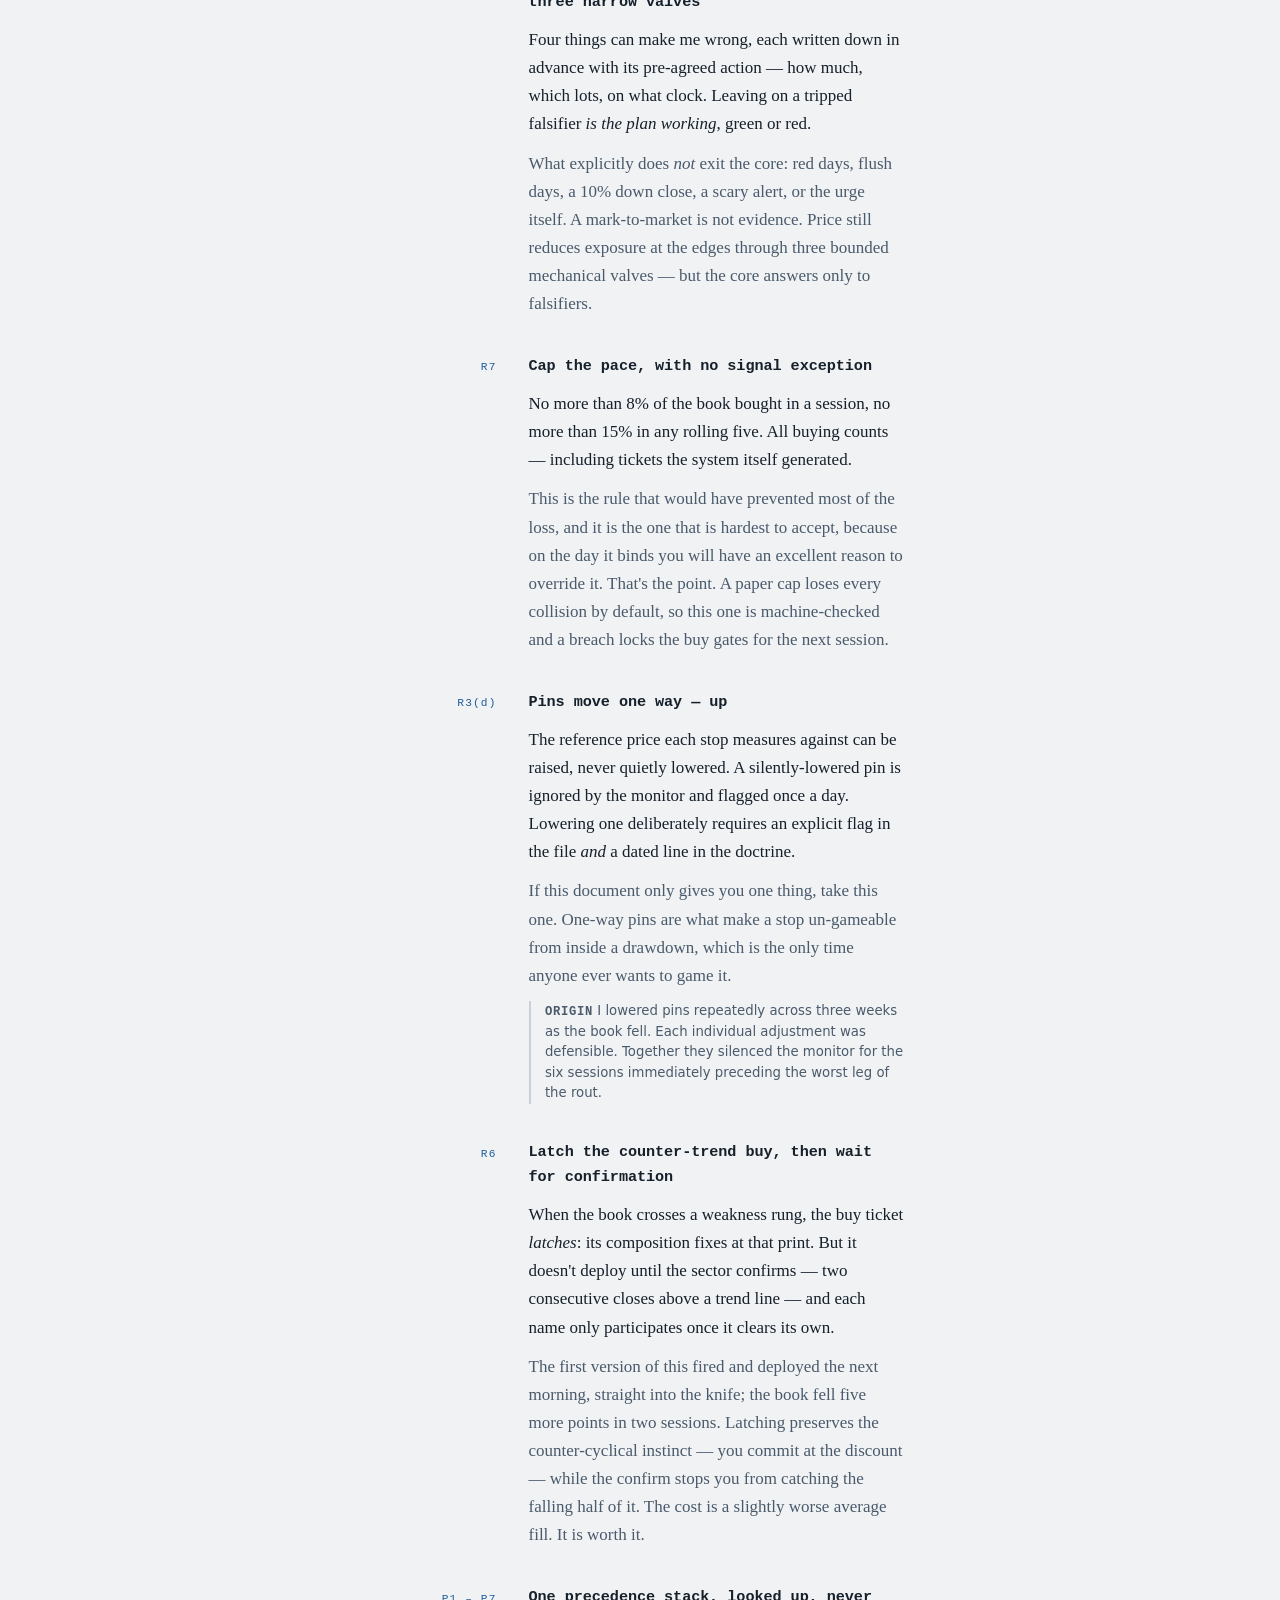
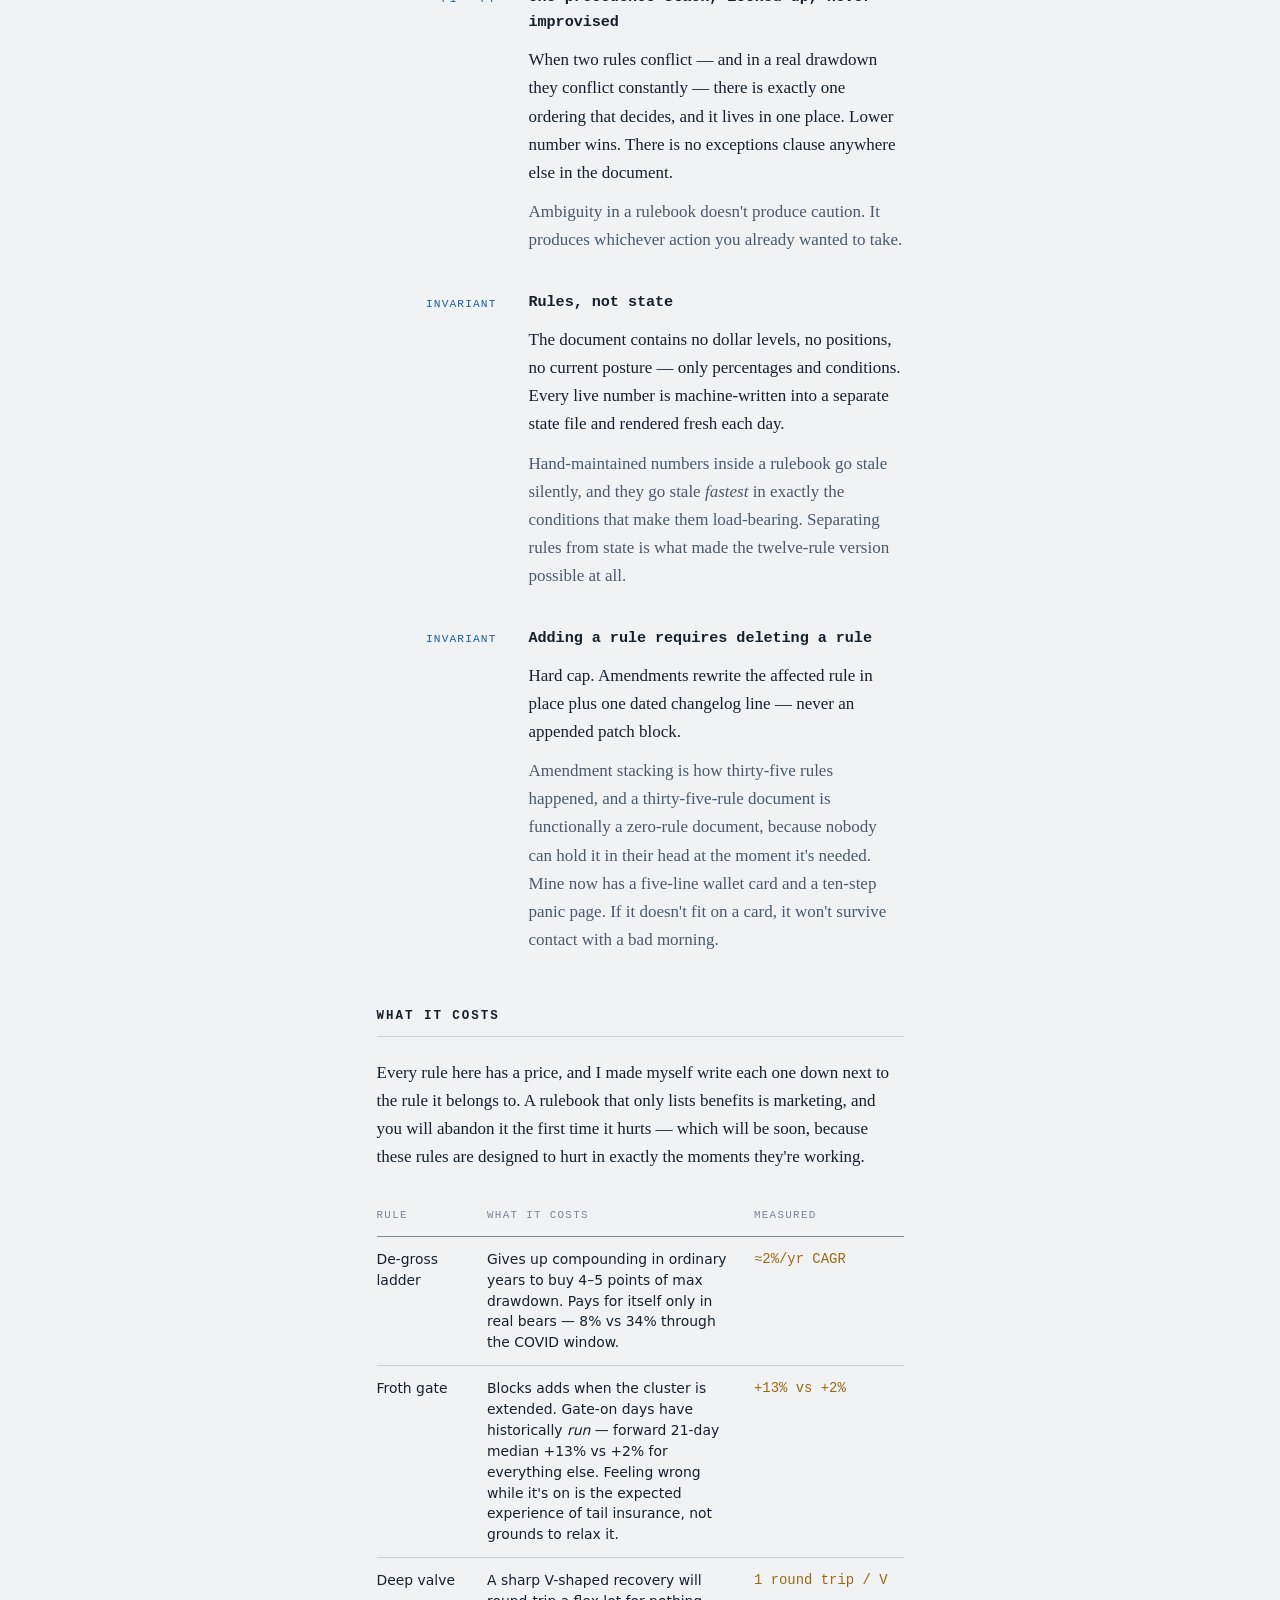
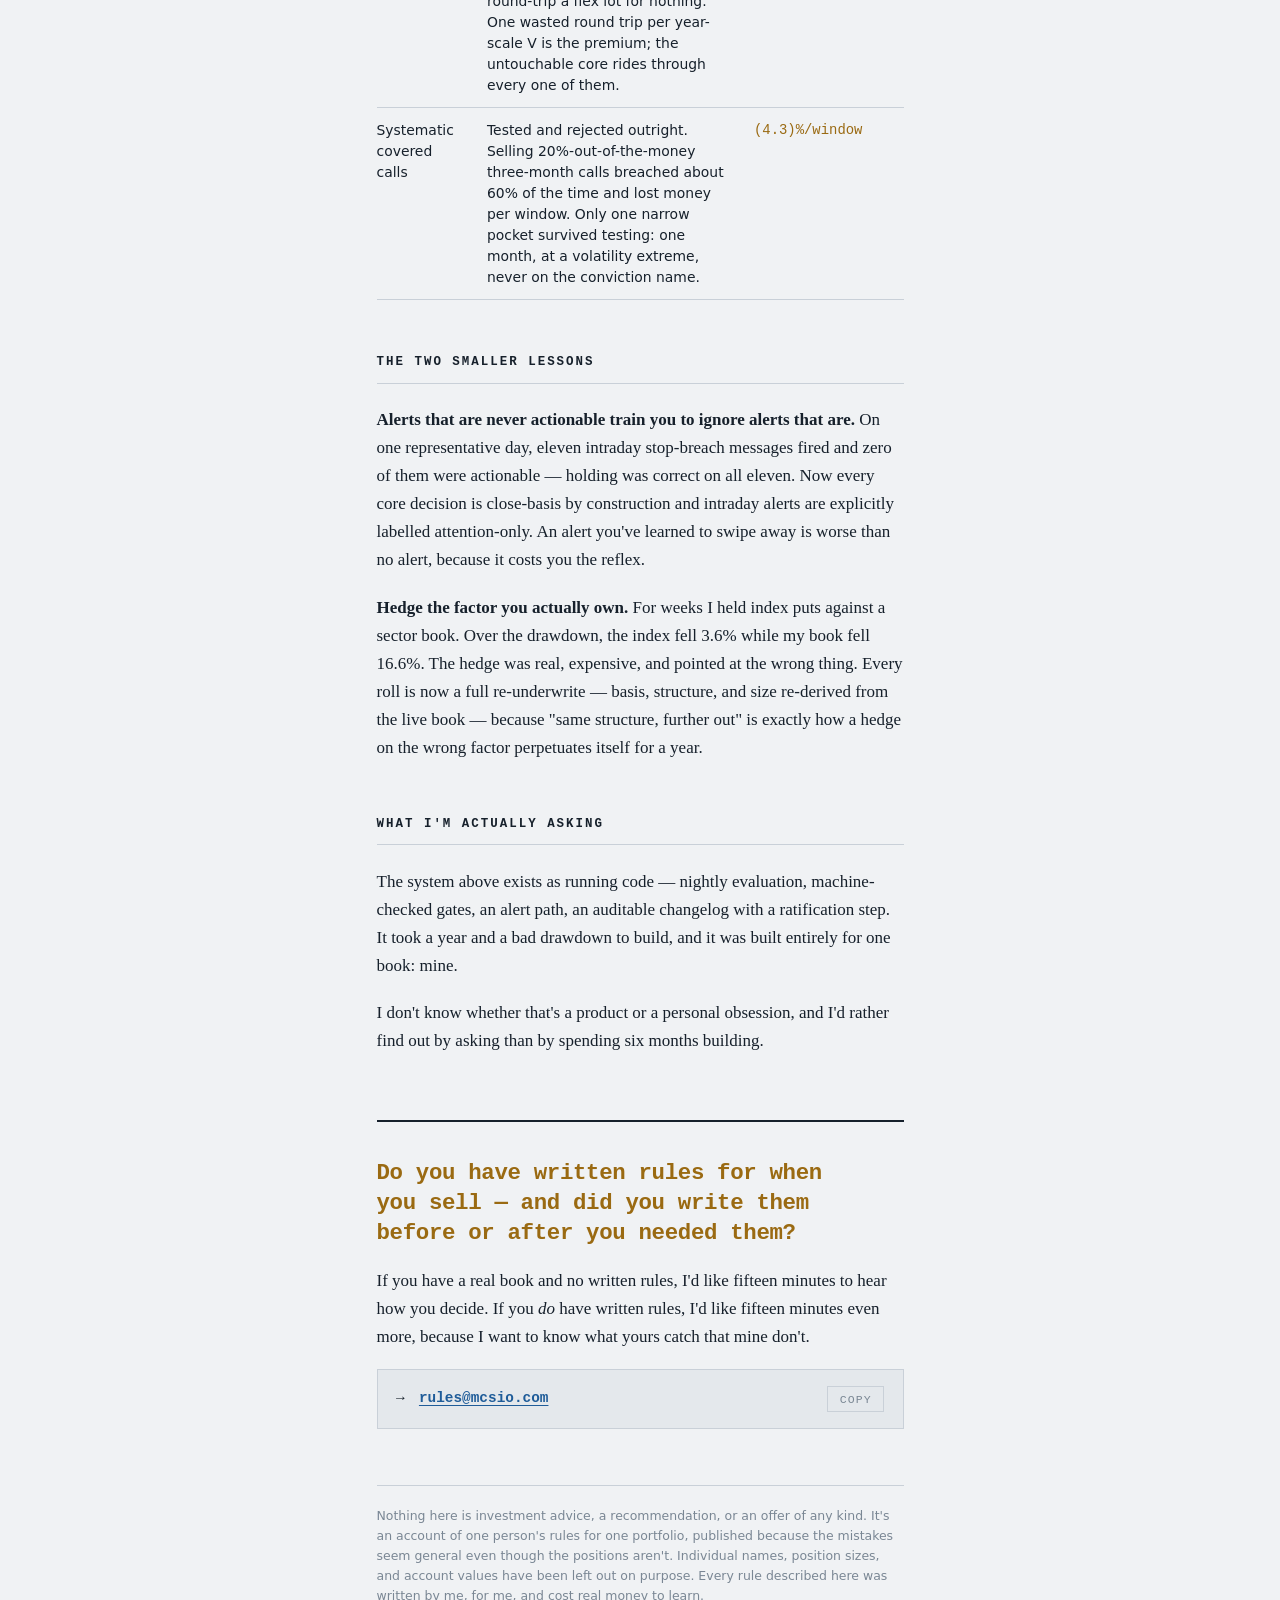
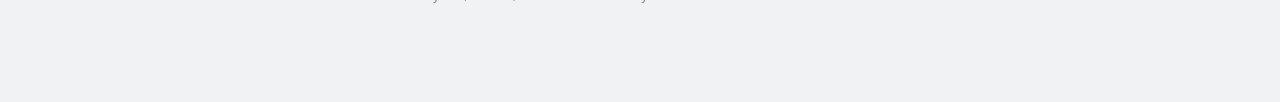
==== commit bb284ba4: "fix: contact address no longer depends on a mailto handler Clicking the address did nothing for anyo" ====
--- a/drawdown/index.html
+++ b/drawdown/index.html
@@ -7,14 +7,24 @@
 <meta name="description" content="A post-mortem of a 20.3% drawdown on a concentrated, unlevered semiconductor book — and the twelve-rule risk system rebuilt from it.">
 <link rel="canonical" href="https://mcsio.com/drawdown/">
 
+<link rel="icon" href="/favicon.ico" sizes="any">
+<link rel="icon" type="image/png" sizes="32x32" href="/assets/favicon-32.png">
+<link rel="icon" type="image/png" sizes="16x16" href="/assets/favicon-16.png">
+<link rel="apple-touch-icon" href="/assets/apple-touch-icon.png">
+
 <meta property="og:type" content="article">
 <meta property="og:title" content="Seventy percent of my drawdown was money I deployed after the peak">
 <meta property="og:description" content="No price-structure rule fires at an all-time high. A post-mortem of a 20.3% drawdown, and the twelve rules I rebuilt from it.">
 <meta property="og:url" content="https://mcsio.com/drawdown/">
 <meta property="og:site_name" content="mcsio">
+<meta property="og:image" content="https://mcsio.com/assets/og.png">
+<meta property="og:image:width" content="1200">
+<meta property="og:image:height" content="630">
+<meta property="og:image:alt" content="A drawdown path falling from a marked peak through four ladder rungs to negative 20 percent.">
 <meta name="twitter:card" content="summary_large_image">
 <meta name="twitter:title" content="Seventy percent of my drawdown was money I deployed after the peak">
 <meta name="twitter:description" content="No price-structure rule fires at an all-time high. A post-mortem of a 20.3% drawdown, and the twelve rules I rebuilt from it.">
+<meta name="twitter:image" content="https://mcsio.com/assets/og.png">
 
 <style>
   /* ---- reset ---- */
@@ -334,8 +344,28 @@
     background: var(--raised);
     padding: 1rem 1.15rem;
     border: 1px solid var(--hairline);
-  }
-  .contact a { font-weight: 600; }
+    display: flex;
+    flex-wrap: wrap;
+    align-items: center;
+    gap: 0.6rem 0.9rem;
+  }
+  .contact a { font-weight: 600; flex: 1 1 auto; }
+  .copy-btn {
+    font-family: var(--mono);
+    font-size: 0.72rem;
+    letter-spacing: 0.1em;
+    text-transform: uppercase;
+    color: var(--text-mute);
+    background: transparent;
+    border: 1px solid var(--hairline);
+    padding: 0.4rem 0.7rem;
+    cursor: pointer;
+    line-height: 1;
+    white-space: nowrap;
+  }
+  .copy-btn:hover { color: var(--text); border-color: var(--text-mute); }
+  .copy-btn:focus-visible { outline: 2px solid var(--alarm); outline-offset: 2px; }
+  .copy-btn[data-done="1"] { color: var(--alarm); border-color: var(--alarm); }
 
   .disclaimer {
     margin-top: 3.5rem;
@@ -601,7 +631,7 @@
     <div class="ask">
       <p class="ask-q">Do you have written rules for when you sell — and did you write them before or after you needed them?</p>
       <p>If you have a real book and no written rules, I'd like fifteen minutes to hear how you decide. If you <em>do</em> have written rules, I'd like fifteen minutes even more, because I want to know what yours catch that mine don't.</p>
-      <p class="contact">→ <a href="mailto:rules@mcsio.com?subject=Rules">rules@mcsio.com</a></p>
+      <p class="contact">→ <a href="mailto:rules@mcsio.com?subject=Rules">rules@mcsio.com</a><button type="button" class="copy-btn" data-copy="rules@mcsio.com">Copy</button></p>
     </div>
 
     <p class="disclaimer">Nothing here is investment advice, a recommendation, or an offer of any kind. It's an account of one person's rules for one portfolio, published because the mistakes seem general even though the positions aren't. Individual names, position sizes, and account values have been left out on purpose. Every rule described here was written by me, for me, and cost real money to learn.</p>
@@ -630,6 +660,36 @@
       try { localStorage.setItem('theme', next); } catch (e) {}
       label();
     });
+
+    Array.prototype.forEach.call(document.querySelectorAll('.copy-btn'), function (b) {
+      b.addEventListener('click', function () {
+        var val = b.getAttribute('data-copy');
+        function done() {
+          b.textContent = 'Copied';
+          b.setAttribute('data-done', '1');
+          setTimeout(function () {
+            b.textContent = 'Copy';
+            b.removeAttribute('data-done');
+          }, 2000);
+        }
+        if (navigator.clipboard && navigator.clipboard.writeText) {
+          navigator.clipboard.writeText(val).then(done, fallback);
+        } else {
+          fallback();
+        }
+        function fallback() {
+          var t = document.createElement('textarea');
+          t.value = val;
+          t.setAttribute('readonly', '');
+          t.style.position = 'absolute';
+          t.style.left = '-9999px';
+          document.body.appendChild(t);
+          t.select();
+          try { document.execCommand('copy'); done(); } catch (e) {}
+          document.body.removeChild(t);
+        }
+      });
+    });
   })();
 </script>
 
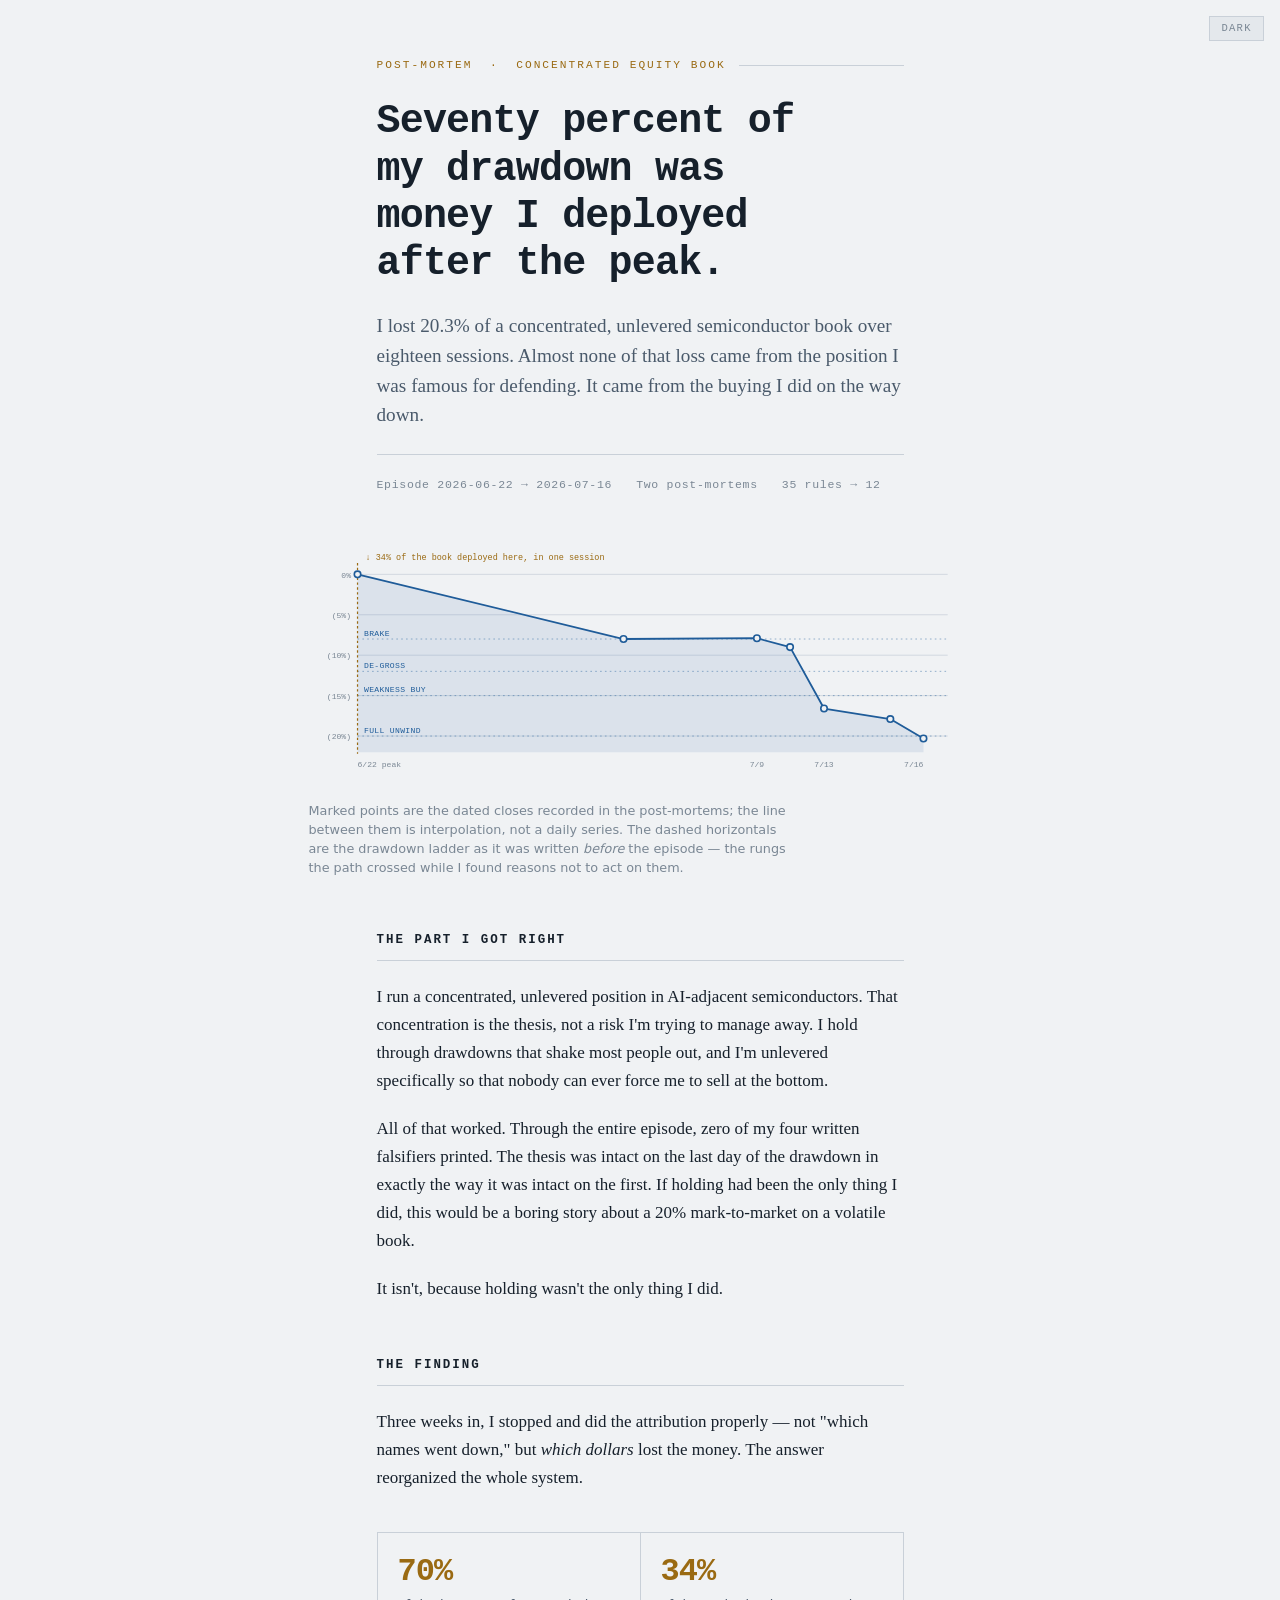
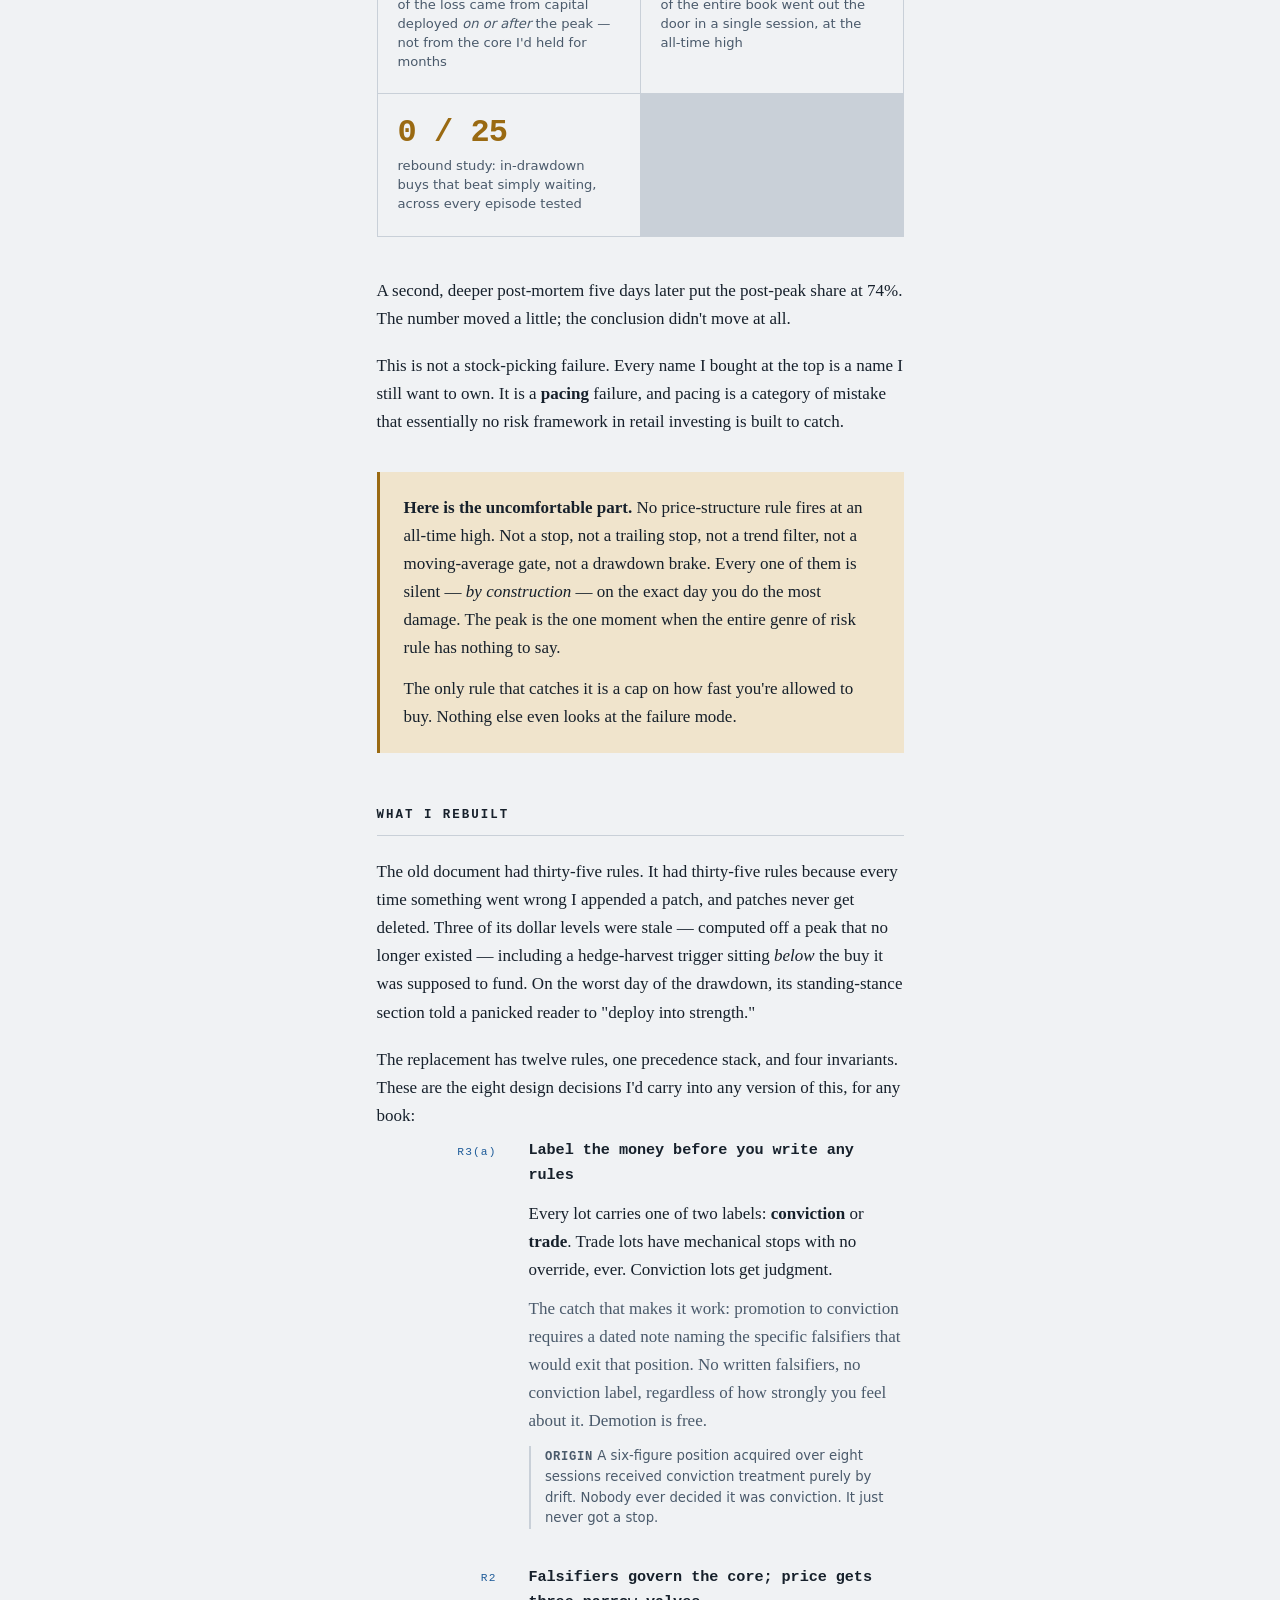
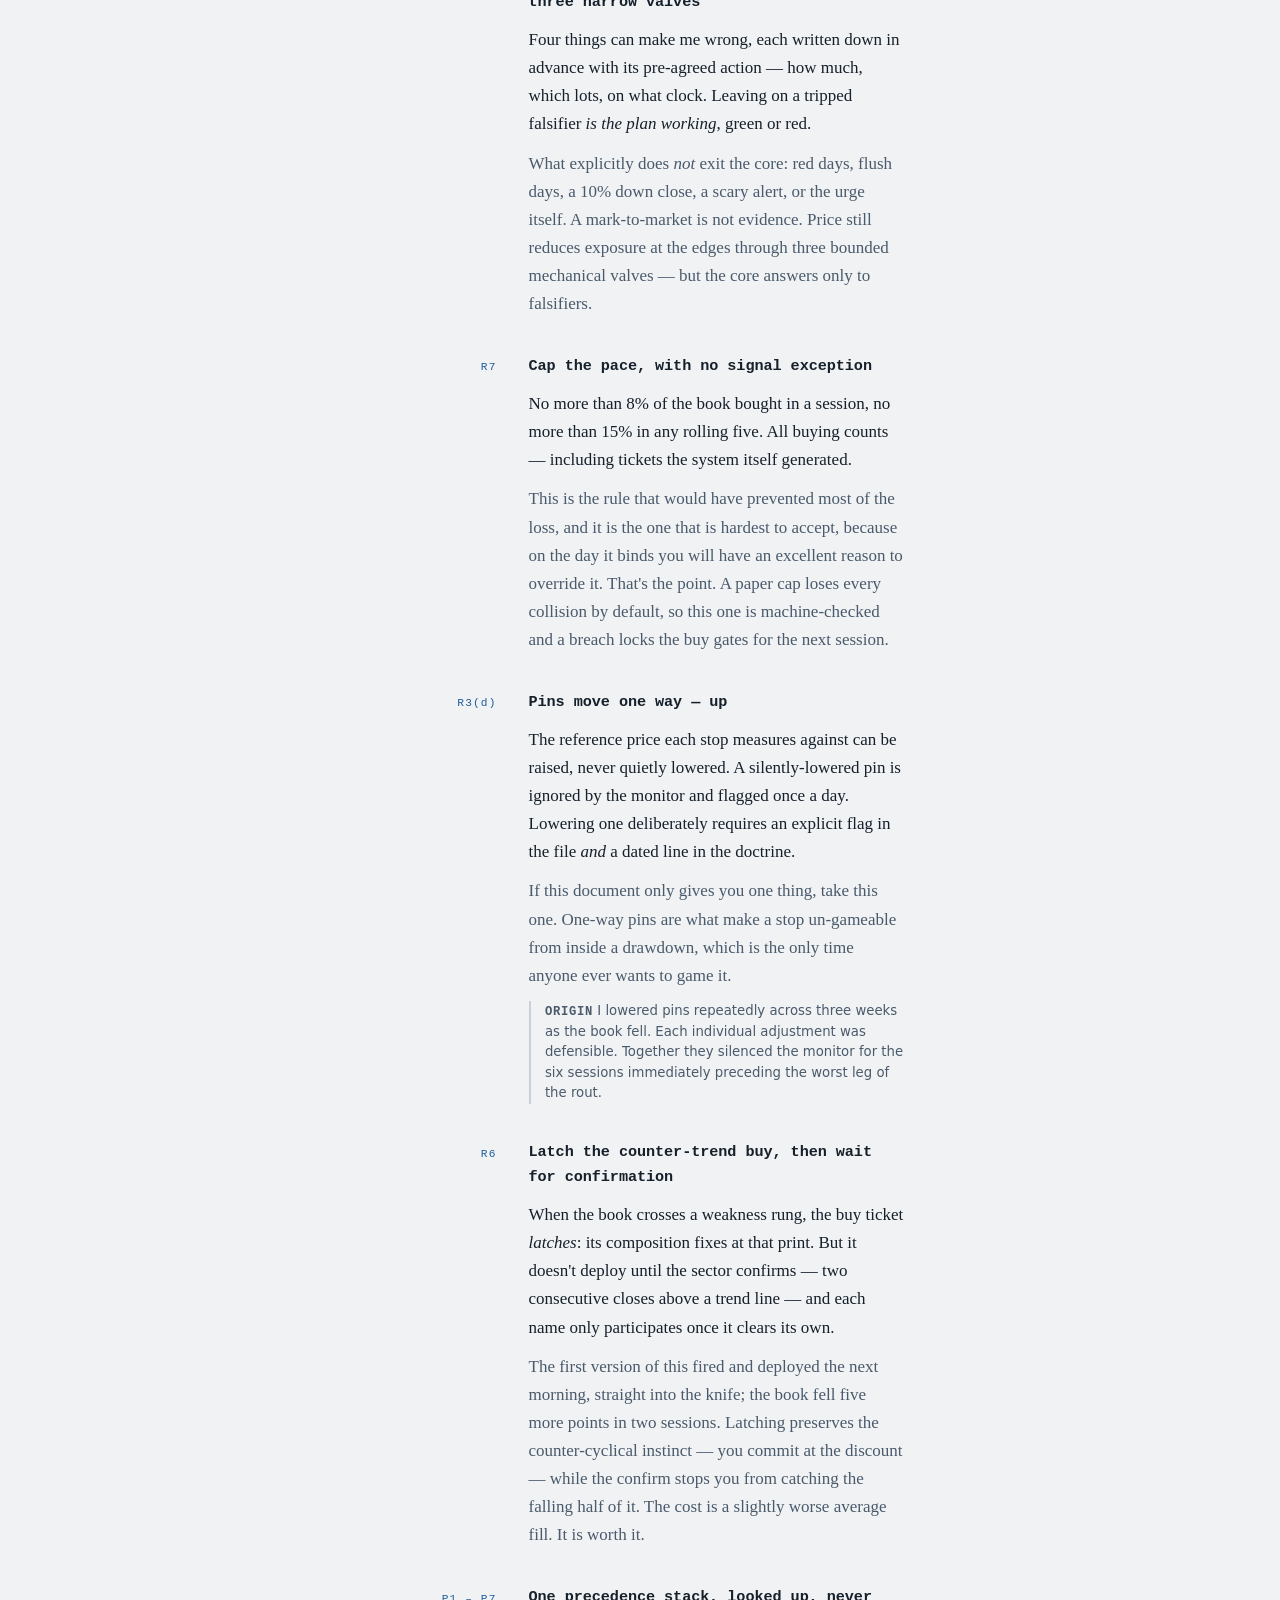
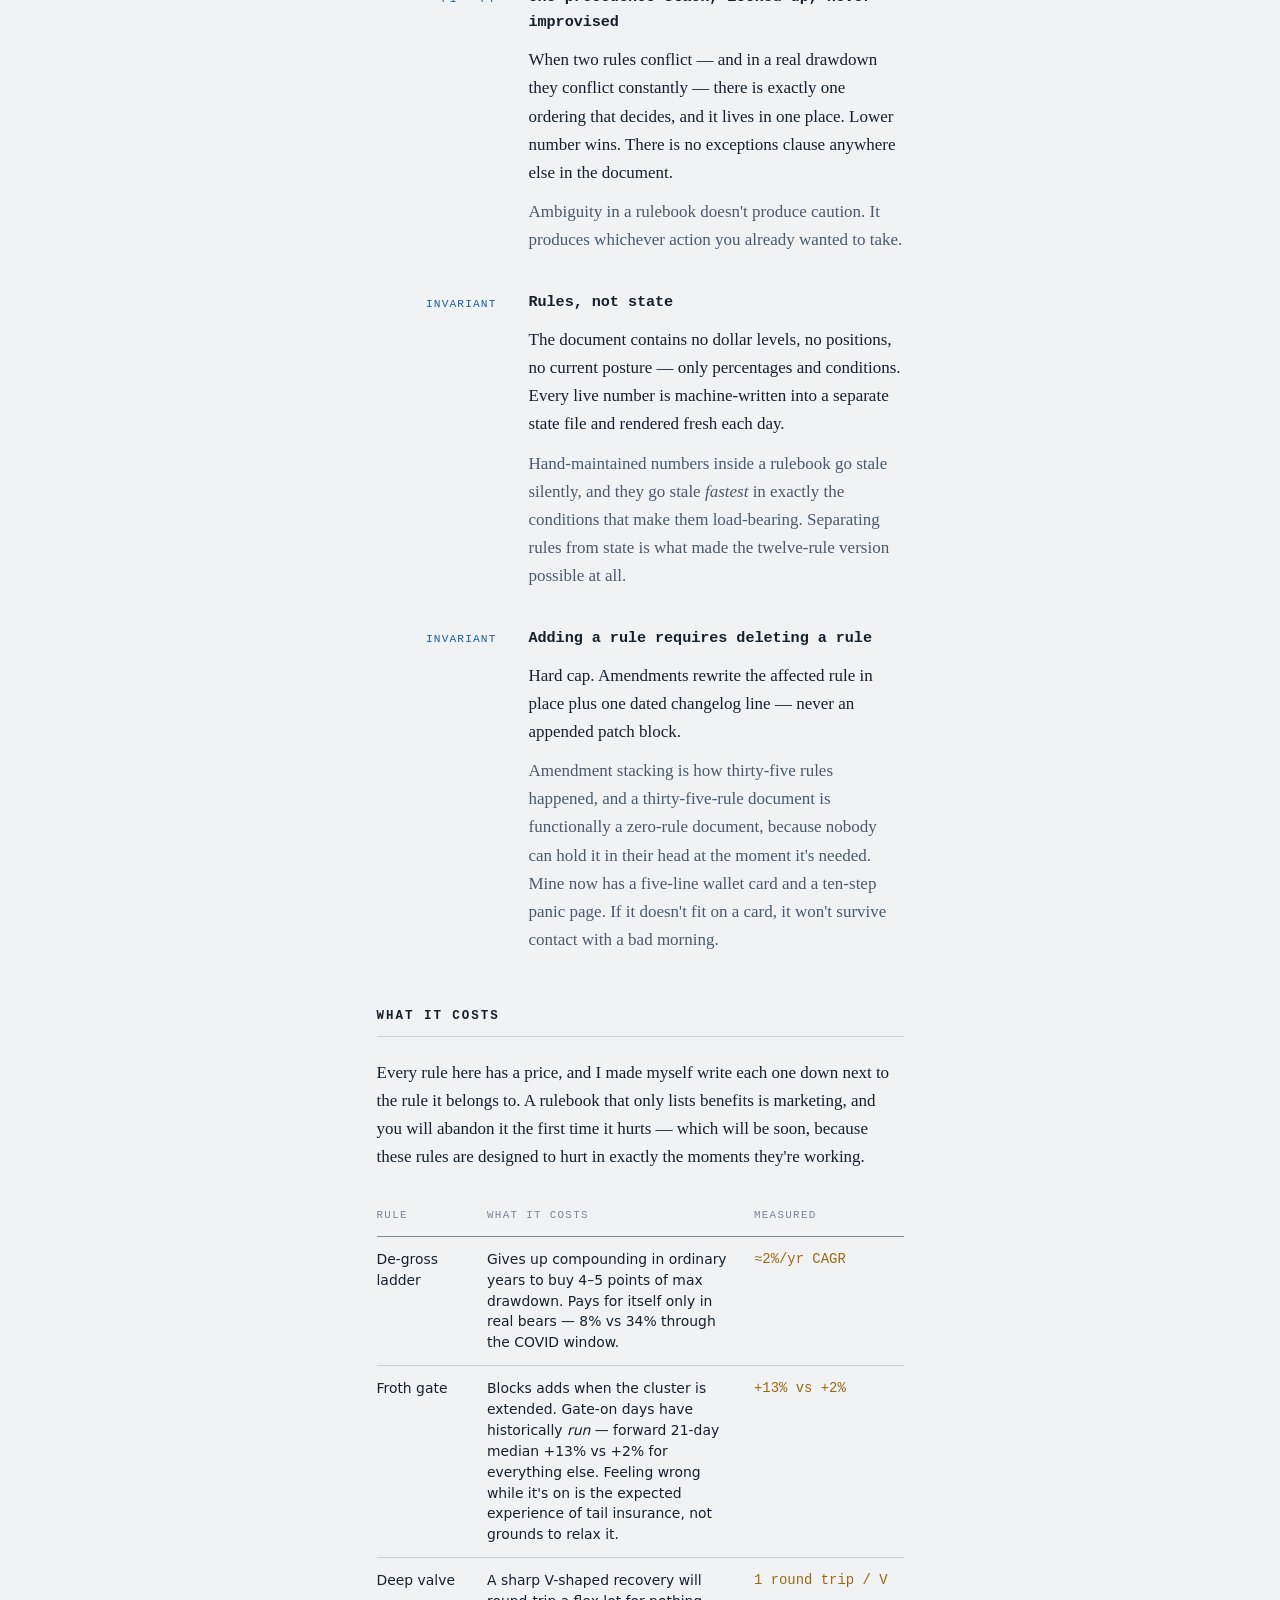
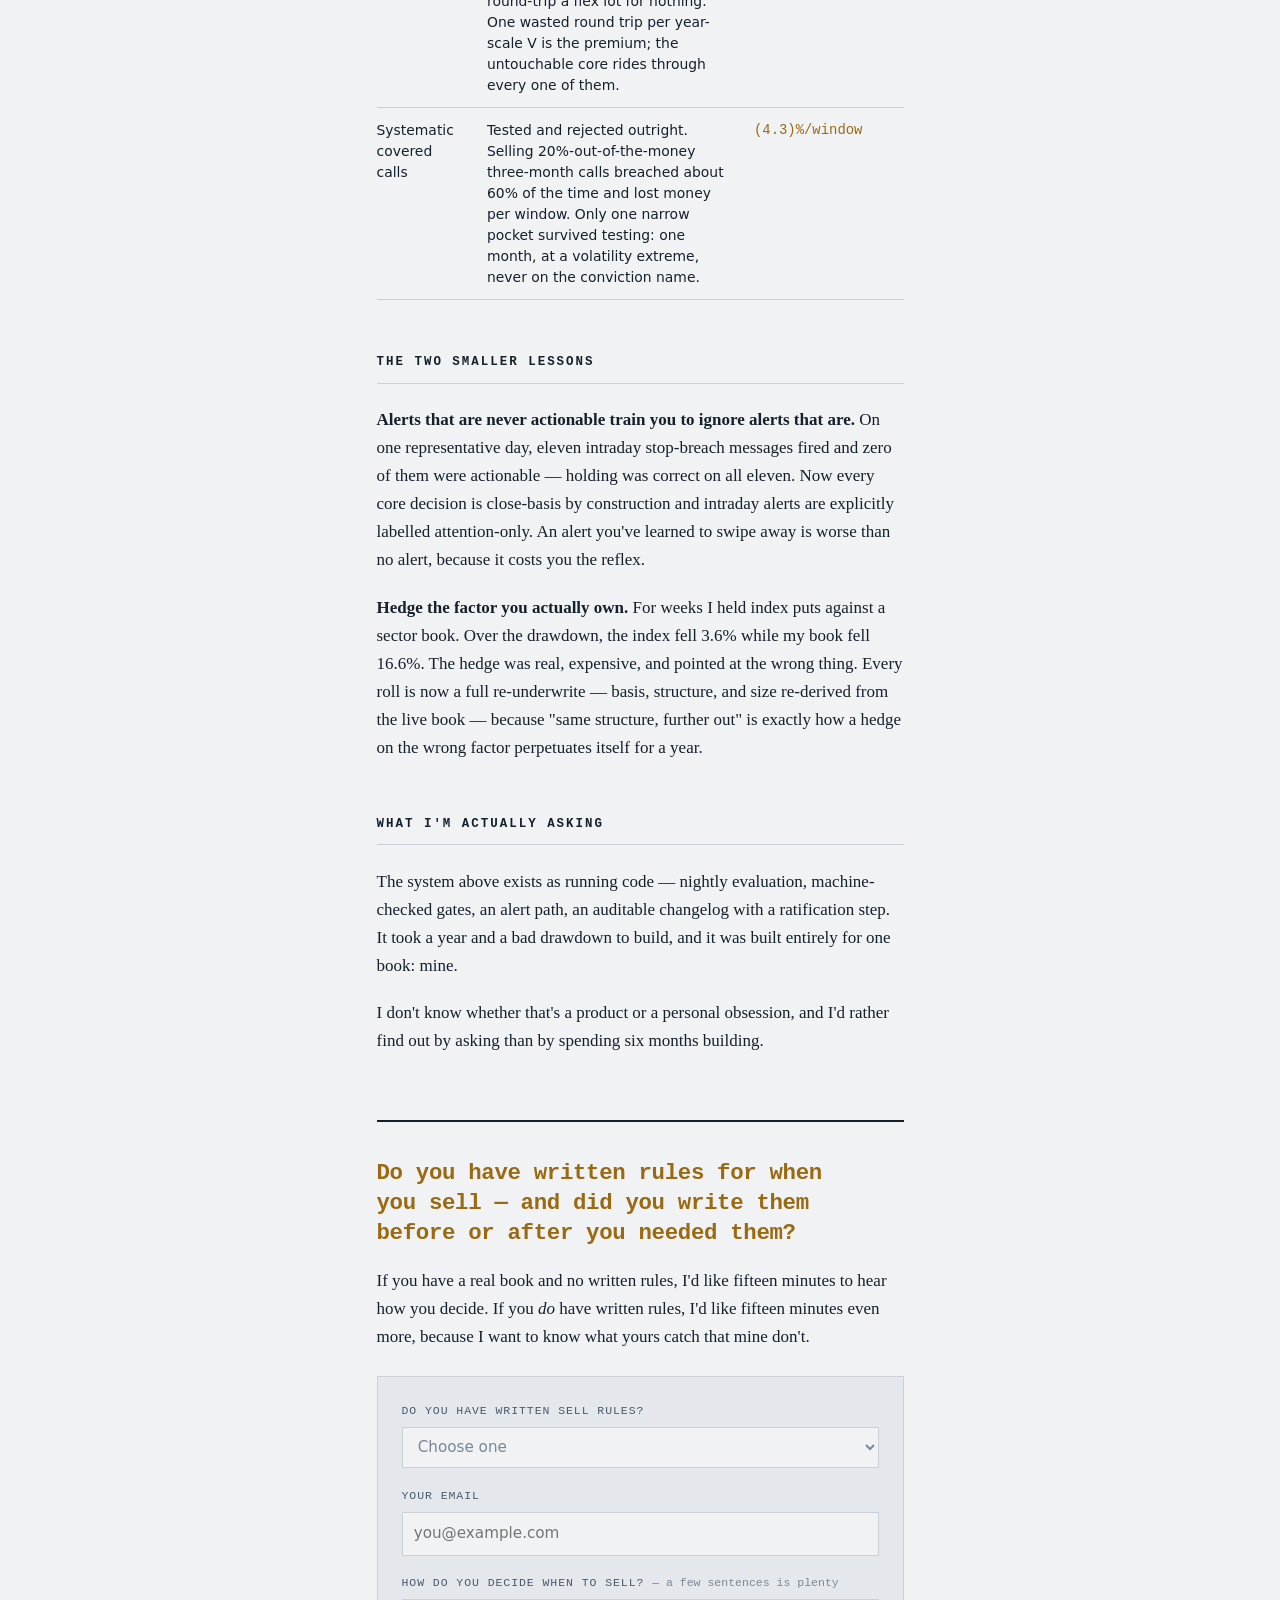
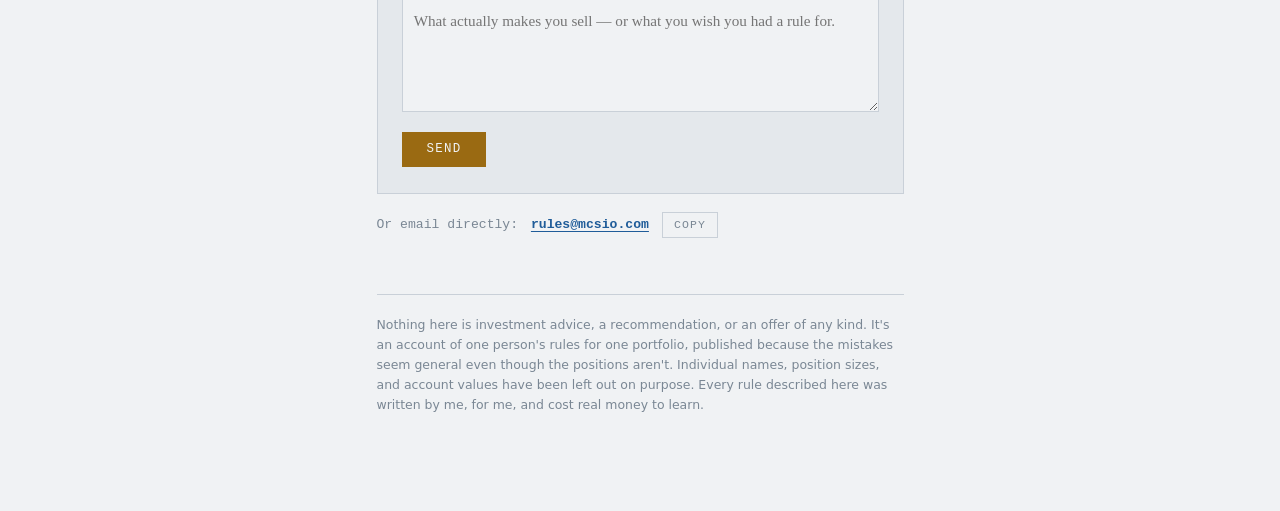
==== commit 3a1d32df: "feat: contact form on the essay — no email client needed Web3Forms-backed form so any reader can rea" ====
--- a/drawdown/index.html
+++ b/drawdown/index.html
@@ -366,6 +366,89 @@
   .copy-btn:hover { color: var(--text); border-color: var(--text-mute); }
   .copy-btn:focus-visible { outline: 2px solid var(--alarm); outline-offset: 2px; }
   .copy-btn[data-done="1"] { color: var(--alarm); border-color: var(--alarm); }
+
+  /* ---- reply form ---- */
+  .reply-form {
+    display: flex;
+    flex-direction: column;
+    gap: 1.1rem;
+    background: var(--raised);
+    border: 1px solid var(--hairline);
+    padding: 1.5rem 1.5rem 1.6rem;
+    margin-top: 0.4rem;
+  }
+  .hp { position: absolute; left: -9999px; width: 1px; height: 1px; overflow: hidden; }
+  .fld { display: flex; flex-direction: column; gap: 0.45rem; }
+  .fld-label {
+    font-family: var(--mono);
+    font-size: 0.72rem;
+    letter-spacing: 0.08em;
+    text-transform: uppercase;
+    color: var(--text-soft);
+  }
+  .fld-label .opt { text-transform: none; letter-spacing: 0; color: var(--text-mute); }
+  .reply-form select,
+  .reply-form input,
+  .reply-form textarea {
+    font-family: var(--sans);
+    font-size: 0.95rem;
+    color: var(--text);
+    background: var(--ground);
+    border: 1px solid var(--hairline);
+    border-radius: 0;
+    padding: 0.6rem 0.7rem;
+    width: 100%;
+    line-height: 1.5;
+  }
+  .reply-form textarea { resize: vertical; min-height: 5.5rem; font-family: var(--serif); }
+  .reply-form select:focus,
+  .reply-form input:focus,
+  .reply-form textarea:focus {
+    outline: none;
+    border-color: var(--accent);
+    box-shadow: 0 0 0 1px var(--accent);
+  }
+  .reply-form select:invalid { color: var(--text-mute); }
+  .form-row { display: flex; align-items: center; gap: 1rem; flex-wrap: wrap; margin-top: 0.15rem; }
+  .submit-btn {
+    font-family: var(--mono);
+    font-size: 0.78rem;
+    letter-spacing: 0.1em;
+    text-transform: uppercase;
+    color: var(--ground);
+    background: var(--alarm);
+    border: 1px solid var(--alarm);
+    padding: 0.65rem 1.5rem;
+    cursor: pointer;
+    line-height: 1;
+  }
+  .submit-btn:hover { filter: brightness(1.08); }
+  .submit-btn:focus-visible { outline: 2px solid var(--accent); outline-offset: 2px; }
+  .submit-btn:disabled { opacity: 0.55; cursor: default; filter: none; }
+  .form-status {
+    font-family: var(--mono);
+    font-size: 0.78rem;
+    color: var(--text-soft);
+  }
+  .form-status[data-state="error"] { color: var(--alarm); }
+  .form-done {
+    background: var(--accent-soft);
+    border-left: 3px solid var(--accent);
+    padding: 1.35rem 1.5rem;
+    margin-top: 0.4rem;
+    font-size: 1.05rem;
+    color: var(--text);
+  }
+  .or-email {
+    font-family: var(--mono);
+    font-size: 0.82rem;
+    color: var(--text-mute);
+    display: flex;
+    flex-wrap: wrap;
+    align-items: center;
+    gap: 0.5rem 0.8rem;
+  }
+  .or-email a { color: var(--accent); font-weight: 600; }
 
   .disclaimer {
     margin-top: 3.5rem;
@@ -631,7 +714,40 @@
     <div class="ask">
       <p class="ask-q">Do you have written rules for when you sell — and did you write them before or after you needed them?</p>
       <p>If you have a real book and no written rules, I'd like fifteen minutes to hear how you decide. If you <em>do</em> have written rules, I'd like fifteen minutes even more, because I want to know what yours catch that mine don't.</p>
-      <p class="contact">→ <a href="mailto:rules@mcsio.com?subject=Rules">rules@mcsio.com</a><button type="button" class="copy-btn" data-copy="rules@mcsio.com">Copy</button></p>
+
+      <form class="reply-form" id="reply-form" novalidate>
+        <input type="hidden" name="access_key" value="WEB3FORMS_ACCESS_KEY">
+        <input type="hidden" name="subject" value="mcsio — someone answered the rules question">
+        <input type="hidden" name="from_name" value="mcsio.com / drawdown">
+        <input type="checkbox" name="botcheck" class="hp" tabindex="-1" autocomplete="off" aria-hidden="true">
+
+        <label class="fld">
+          <span class="fld-label">Do you have written sell rules?</span>
+          <select name="written_rules" required>
+            <option value="" disabled selected>Choose one</option>
+            <option>No — I decide in the moment</option>
+            <option>Some, but nothing written down</option>
+            <option>Yes — I have written rules</option>
+          </select>
+        </label>
+
+        <label class="fld">
+          <span class="fld-label">Your email</span>
+          <input type="email" name="email" required placeholder="you@example.com" autocomplete="email">
+        </label>
+
+        <label class="fld">
+          <span class="fld-label">How do you decide when to sell? <span class="opt">— a few sentences is plenty</span></span>
+          <textarea name="message" rows="4" required placeholder="What actually makes you sell — or what you wish you had a rule for."></textarea>
+        </label>
+
+        <div class="form-row">
+          <button type="submit" class="submit-btn">Send</button>
+          <span class="form-status" id="form-status" role="status" aria-live="polite"></span>
+        </div>
+      </form>
+
+      <p class="or-email">Or email directly: <a href="mailto:rules@mcsio.com?subject=Rules">rules@mcsio.com</a><button type="button" class="copy-btn" data-copy="rules@mcsio.com">Copy</button></p>
     </div>
 
     <p class="disclaimer">Nothing here is investment advice, a recommendation, or an offer of any kind. It's an account of one person's rules for one portfolio, published because the mistakes seem general even though the positions aren't. Individual names, position sizes, and account values have been left out on purpose. Every rule described here was written by me, for me, and cost real money to learn.</p>
@@ -690,6 +806,56 @@
         }
       });
     });
+
+    var form = document.getElementById('reply-form');
+    if (form) {
+      var status = document.getElementById('form-status');
+      var submit = form.querySelector('.submit-btn');
+      var key = form.querySelector('[name="access_key"]').value;
+
+      form.addEventListener('submit', function (e) {
+        e.preventDefault();
+
+        if (!form.checkValidity()) { form.reportValidity(); return; }
+
+        if (key === 'WEB3FORMS_ACCESS_KEY') {
+          status.textContent = 'Form not configured yet — please email directly.';
+          status.setAttribute('data-state', 'error');
+          return;
+        }
+
+        submit.disabled = true;
+        status.removeAttribute('data-state');
+        status.textContent = 'Sending…';
+
+        var payload = {};
+        new FormData(form).forEach(function (v, k) { payload[k] = v; });
+
+        fetch('https://api.web3forms.com/submit', {
+          method: 'POST',
+          headers: { 'Content-Type': 'application/json', 'Accept': 'application/json' },
+          body: JSON.stringify(payload)
+        })
+        .then(function (r) { return r.json(); })
+        .then(function (data) {
+          if (data.success) {
+            var done = document.createElement('div');
+            done.className = 'form-done';
+            done.textContent = 'Got it — thank you. I read every one of these, and I’ll reply.';
+            form.parentNode.replaceChild(done, form);
+          } else {
+            submit.disabled = false;
+            status.textContent = 'Something went wrong. Try again, or email directly.';
+            status.setAttribute('data-state', 'error');
+          }
+        })
+        .catch(function () {
+          submit.disabled = false;
+          status.textContent = 'Couldn’t reach the server. Try again, or email directly.';
+          status.setAttribute('data-state', 'error');
+        });
+      });
+    }
   })();
 </script>
 
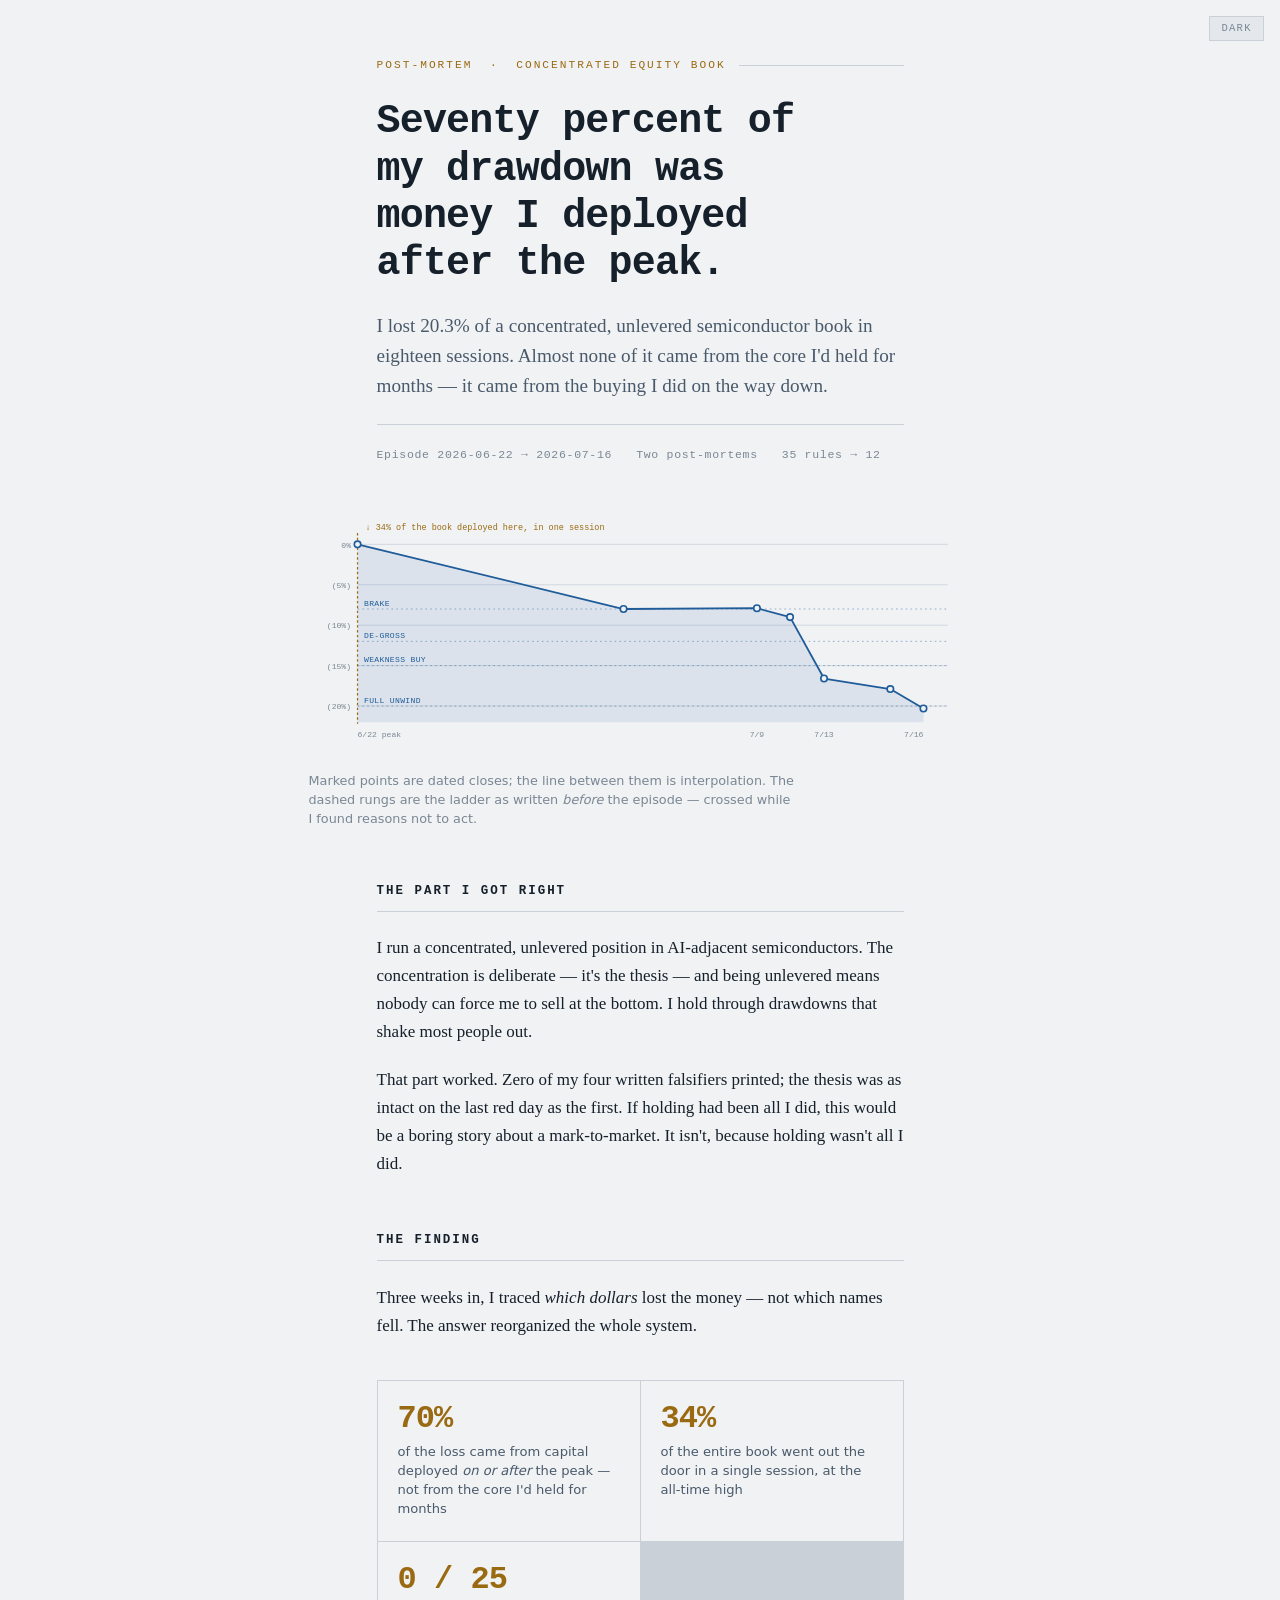
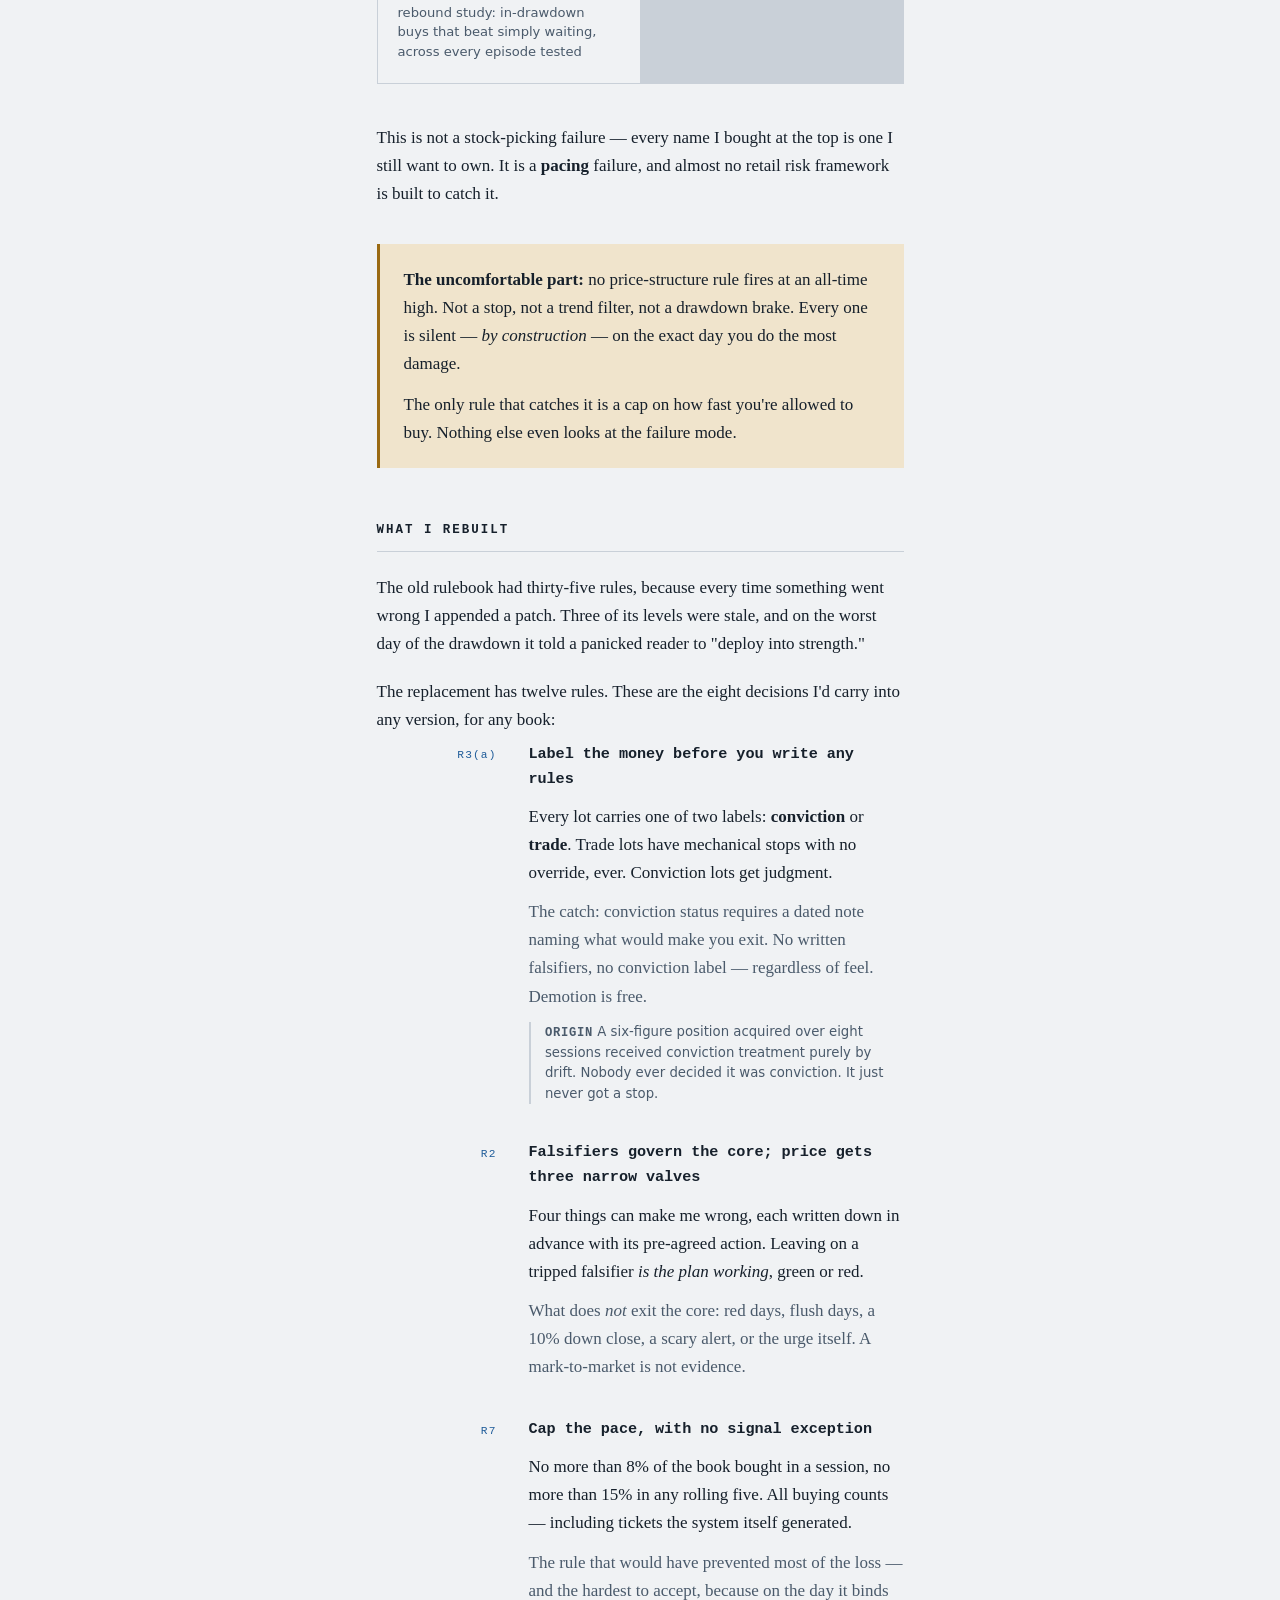
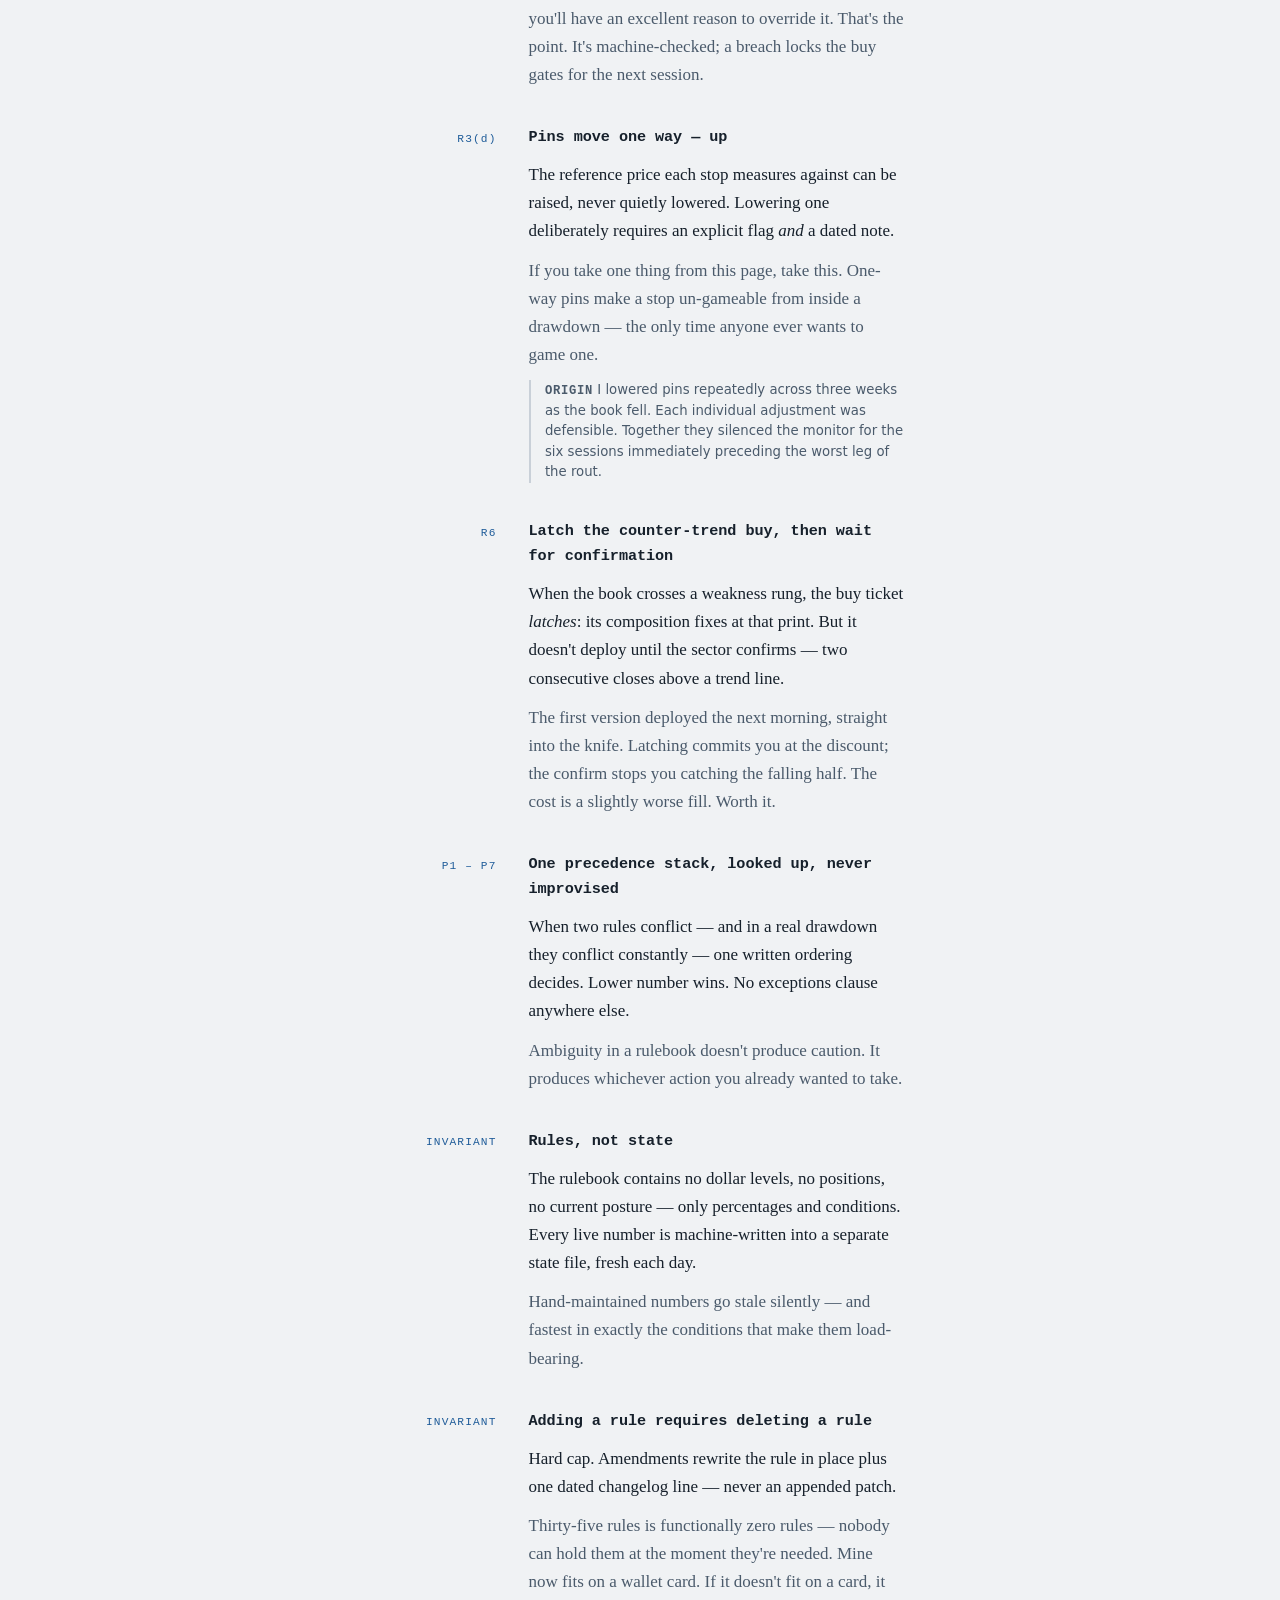
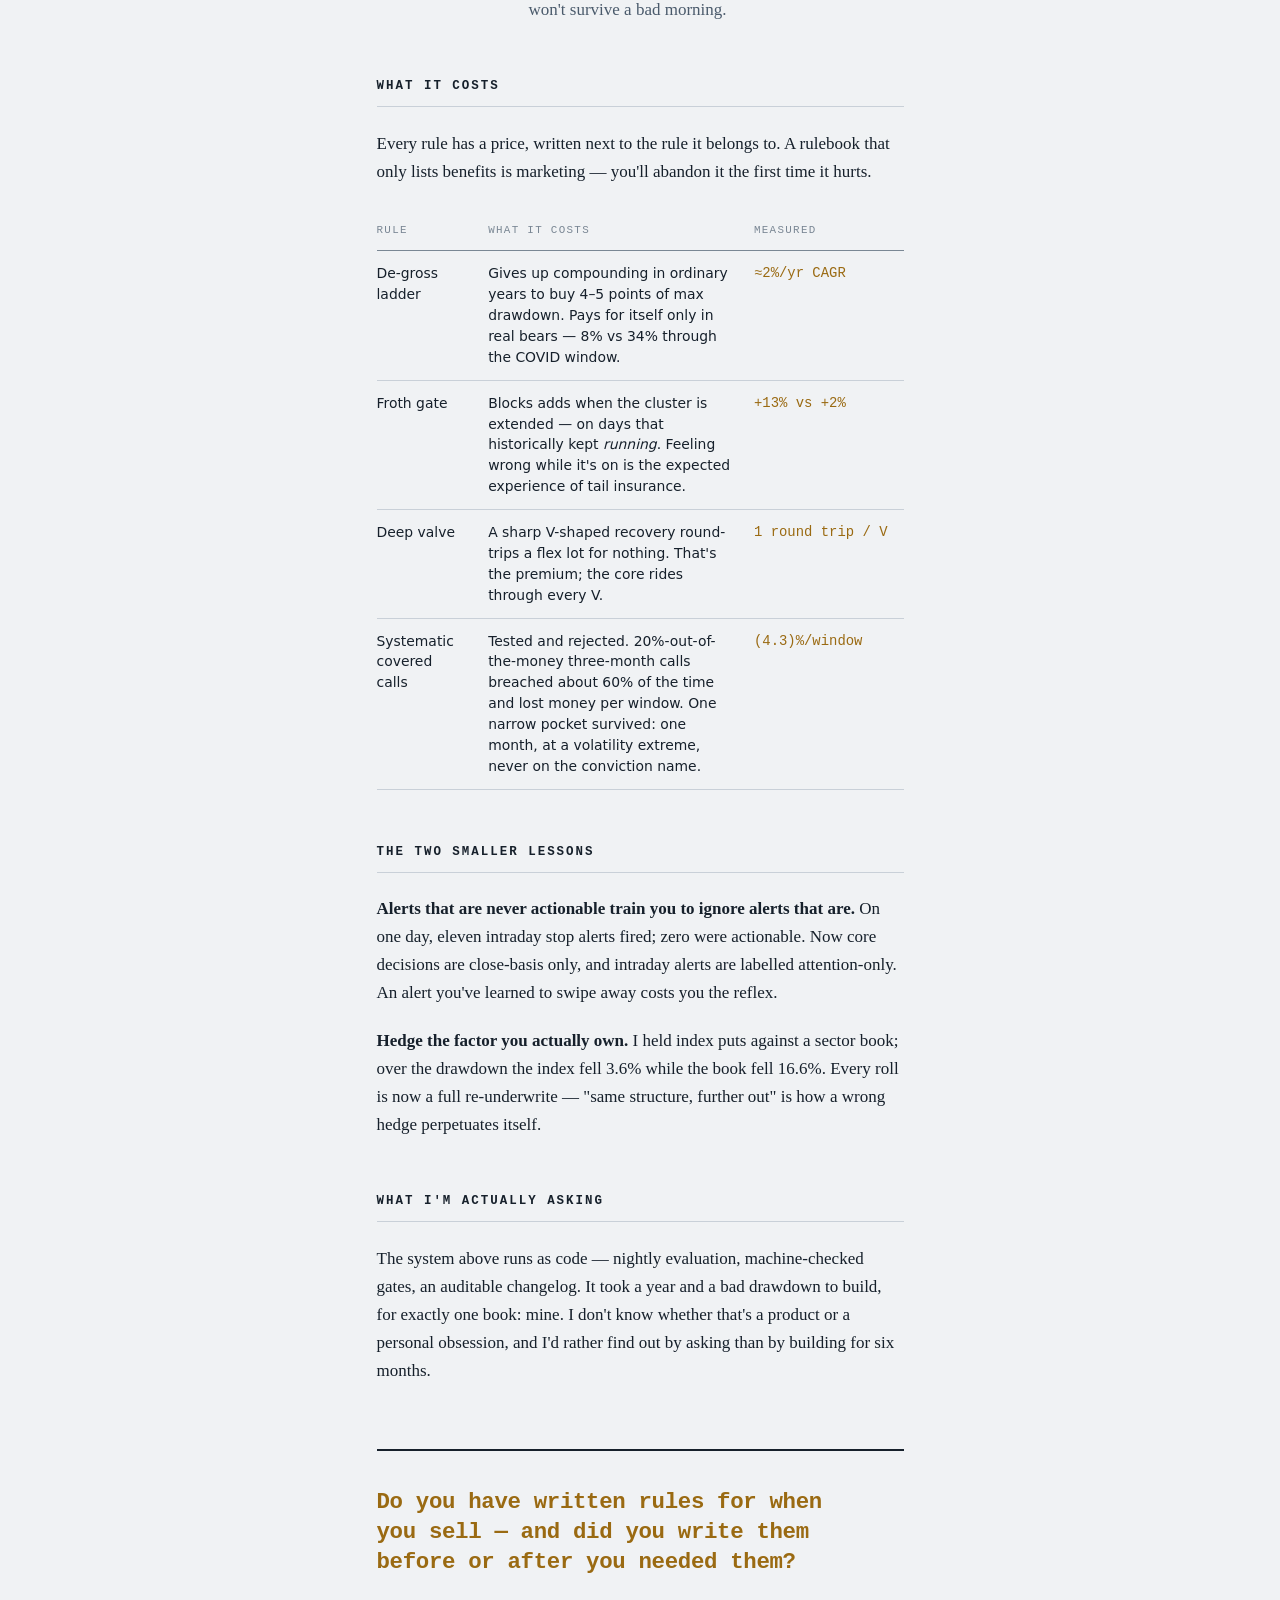
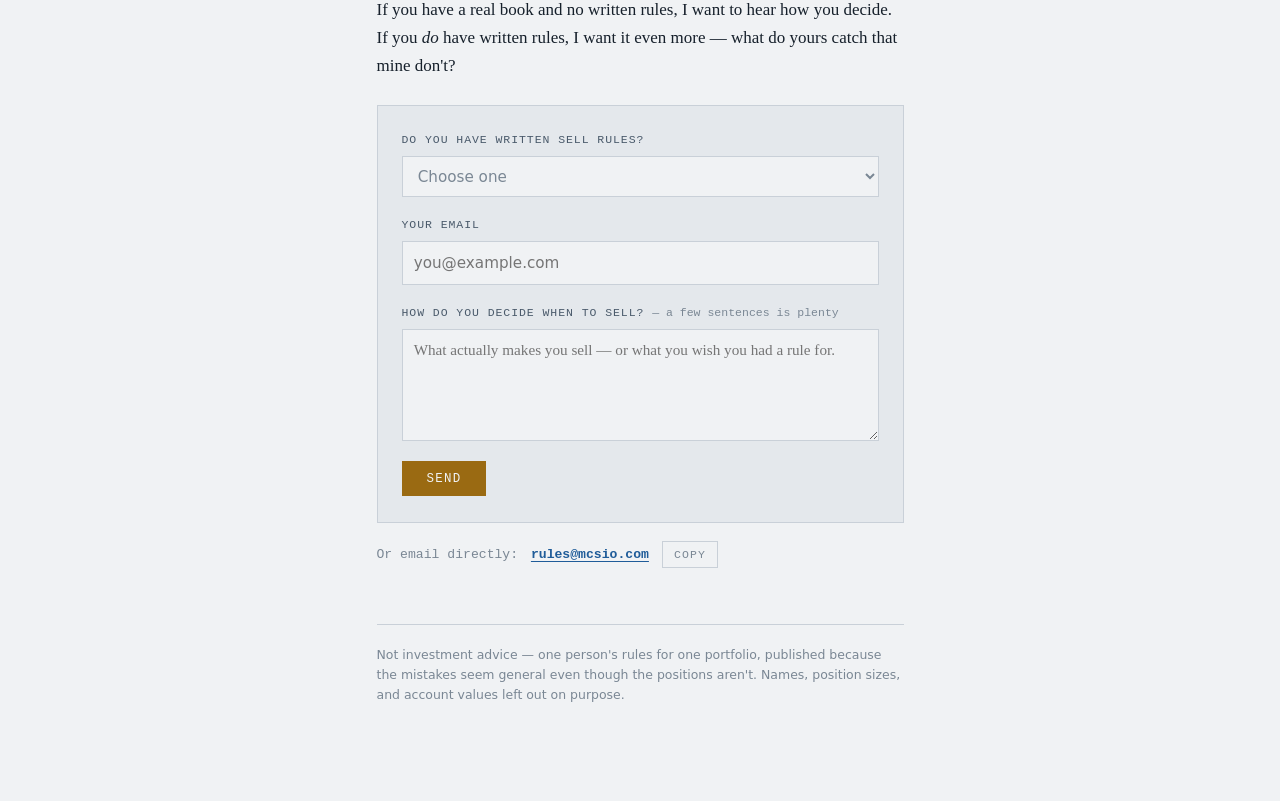
==== commit 7e9bb0ad: "edit: tighten the essay ~40% Cut the wind-up from every paragraph — same structure, same facts. Kept" ====
--- a/drawdown/index.html
+++ b/drawdown/index.html
@@ -477,7 +477,7 @@
   <header class="masthead col">
     <div class="eyebrow">Post-mortem &nbsp;·&nbsp; concentrated equity book</div>
     <h1>Seventy percent of my drawdown was money I deployed after the peak.</h1>
-    <p class="standfirst">I lost 20.3% of a concentrated, unlevered semiconductor book over eighteen sessions. Almost none of that loss came from the position I was famous for defending. It came from the buying I did on the way down.</p>
+    <p class="standfirst">I lost 20.3% of a concentrated, unlevered semiconductor book in eighteen sessions. Almost none of it came from the core I'd held for months — it came from the buying I did on the way down.</p>
     <div class="byline">
       <span>Episode 2026-06-22 → 2026-07-16</span>
       <span>Two post-mortems</span>
@@ -529,22 +529,21 @@
         <text class="plot-label" x="760" y="278" text-anchor="end">7/16</text>
       </svg>
     </div>
-    <figcaption>Marked points are the dated closes recorded in the post-mortems; the line between them is interpolation, not a daily series. The dashed horizontals are the drawdown ladder as it was written <em>before</em> the episode — the rungs the path crossed while I found reasons not to act on them.</figcaption>
+    <figcaption>Marked points are dated closes; the line between them is interpolation. The dashed rungs are the ladder as written <em>before</em> the episode — crossed while I found reasons not to act.</figcaption>
   </figure>
 
   <section class="col">
     <h2>The part I got right</h2>
     <div class="flow">
-      <p>I run a concentrated, unlevered position in AI-adjacent semiconductors. That concentration is the thesis, not a risk I'm trying to manage away. I hold through drawdowns that shake most people out, and I'm unlevered specifically so that nobody can ever force me to sell at the bottom.</p>
-      <p>All of that worked. Through the entire episode, zero of my four written falsifiers printed. The thesis was intact on the last day of the drawdown in exactly the way it was intact on the first. If holding had been the only thing I did, this would be a boring story about a 20% mark-to-market on a volatile book.</p>
-      <p>It isn't, because holding wasn't the only thing I did.</p>
+      <p>I run a concentrated, unlevered position in AI-adjacent semiconductors. The concentration is deliberate — it's the thesis — and being unlevered means nobody can force me to sell at the bottom. I hold through drawdowns that shake most people out.</p>
+      <p>That part worked. Zero of my four written falsifiers printed; the thesis was as intact on the last red day as the first. If holding had been all I did, this would be a boring story about a mark-to-market. It isn't, because holding wasn't all I did.</p>
     </div>
   </section>
 
   <section class="col">
     <h2>The finding</h2>
     <div class="flow">
-      <p>Three weeks in, I stopped and did the attribution properly — not "which names went down," but <em>which dollars</em> lost the money. The answer reorganized the whole system.</p>
+      <p>Three weeks in, I traced <em>which dollars</em> lost the money — not which names fell. The answer reorganized the whole system.</p>
     </div>
 
     <div class="stats">
@@ -563,12 +562,11 @@
     </div>
 
     <div class="flow">
-      <p>A second, deeper post-mortem five days later put the post-peak share at 74%. The number moved a little; the conclusion didn't move at all.</p>
-      <p>This is not a stock-picking failure. Every name I bought at the top is a name I still want to own. It is a <strong>pacing</strong> failure, and pacing is a category of mistake that essentially no risk framework in retail investing is built to catch.</p>
+      <p>This is not a stock-picking failure — every name I bought at the top is one I still want to own. It is a <strong>pacing</strong> failure, and almost no retail risk framework is built to catch it.</p>
     </div>
 
     <div class="callout warn">
-      <p><strong>Here is the uncomfortable part.</strong> No price-structure rule fires at an all-time high. Not a stop, not a trailing stop, not a trend filter, not a moving-average gate, not a drawdown brake. Every one of them is silent — <em>by construction</em> — on the exact day you do the most damage. The peak is the one moment when the entire genre of risk rule has nothing to say.</p>
+      <p><strong>The uncomfortable part:</strong> no price-structure rule fires at an all-time high. Not a stop, not a trend filter, not a drawdown brake. Every one is silent — <em>by construction</em> — on the exact day you do the most damage.</p>
       <p>The only rule that catches it is a cap on how fast you're allowed to buy. Nothing else even looks at the failure mode.</p>
     </div>
   </section>
@@ -576,8 +574,8 @@
   <section class="col">
     <h2>What I rebuilt</h2>
     <div class="flow">
-      <p>The old document had thirty-five rules. It had thirty-five rules because every time something went wrong I appended a patch, and patches never get deleted. Three of its dollar levels were stale — computed off a peak that no longer existed — including a hedge-harvest trigger sitting <em>below</em> the buy it was supposed to fund. On the worst day of the drawdown, its standing-stance section told a panicked reader to "deploy into strength."</p>
-      <p>The replacement has twelve rules, one precedence stack, and four invariants. These are the eight design decisions I'd carry into any version of this, for any book:</p>
+      <p>The old rulebook had thirty-five rules, because every time something went wrong I appended a patch. Three of its levels were stale, and on the worst day of the drawdown it told a panicked reader to "deploy into strength."</p>
+      <p>The replacement has twelve rules. These are the eight decisions I'd carry into any version, for any book:</p>
     </div>
 
     <div class="rules">
@@ -587,7 +585,7 @@
         <div class="rule-body">
           <h3>Label the money before you write any rules</h3>
           <p class="lede">Every lot carries one of two labels: <strong>conviction</strong> or <strong>trade</strong>. Trade lots have mechanical stops with no override, ever. Conviction lots get judgment.</p>
-          <p>The catch that makes it work: promotion to conviction requires a dated note naming the specific falsifiers that would exit that position. No written falsifiers, no conviction label, regardless of how strongly you feel about it. Demotion is free.</p>
+          <p>The catch: conviction status requires a dated note naming what would make you exit. No written falsifiers, no conviction label — regardless of feel. Demotion is free.</p>
           <p class="origin"><b>Origin</b> A six-figure position acquired over eight sessions received conviction treatment purely by drift. Nobody ever decided it was conviction. It just never got a stop.</p>
         </div>
       </div>
@@ -596,8 +594,8 @@
         <div class="rule-id">R2</div>
         <div class="rule-body">
           <h3>Falsifiers govern the core; price gets three narrow valves</h3>
-          <p class="lede">Four things can make me wrong, each written down in advance with its pre-agreed action — how much, which lots, on what clock. Leaving on a tripped falsifier <em>is the plan working</em>, green or red.</p>
-          <p>What explicitly does <em>not</em> exit the core: red days, flush days, a 10% down close, a scary alert, or the urge itself. A mark-to-market is not evidence. Price still reduces exposure at the edges through three bounded mechanical valves — but the core answers only to falsifiers.</p>
+          <p class="lede">Four things can make me wrong, each written down in advance with its pre-agreed action. Leaving on a tripped falsifier <em>is the plan working</em>, green or red.</p>
+          <p>What does <em>not</em> exit the core: red days, flush days, a 10% down close, a scary alert, or the urge itself. A mark-to-market is not evidence.</p>
         </div>
       </div>
 
@@ -606,7 +604,7 @@
         <div class="rule-body">
           <h3>Cap the pace, with no signal exception</h3>
           <p class="lede">No more than 8% of the book bought in a session, no more than 15% in any rolling five. All buying counts — including tickets the system itself generated.</p>
-          <p>This is the rule that would have prevented most of the loss, and it is the one that is hardest to accept, because on the day it binds you will have an excellent reason to override it. That's the point. A paper cap loses every collision by default, so this one is machine-checked and a breach locks the buy gates for the next session.</p>
+          <p>The rule that would have prevented most of the loss — and the hardest to accept, because on the day it binds you'll have an excellent reason to override it. That's the point. It's machine-checked; a breach locks the buy gates for the next session.</p>
         </div>
       </div>
 
@@ -614,8 +612,8 @@
         <div class="rule-id">R3(d)</div>
         <div class="rule-body">
           <h3>Pins move one way — up</h3>
-          <p class="lede">The reference price each stop measures against can be raised, never quietly lowered. A silently-lowered pin is ignored by the monitor and flagged once a day. Lowering one deliberately requires an explicit flag in the file <em>and</em> a dated line in the doctrine.</p>
-          <p>If this document only gives you one thing, take this one. One-way pins are what make a stop un-gameable from inside a drawdown, which is the only time anyone ever wants to game it.</p>
+          <p class="lede">The reference price each stop measures against can be raised, never quietly lowered. Lowering one deliberately requires an explicit flag <em>and</em> a dated note.</p>
+          <p>If you take one thing from this page, take this. One-way pins make a stop un-gameable from inside a drawdown — the only time anyone ever wants to game one.</p>
           <p class="origin"><b>Origin</b> I lowered pins repeatedly across three weeks as the book fell. Each individual adjustment was defensible. Together they silenced the monitor for the six sessions immediately preceding the worst leg of the rout.</p>
         </div>
       </div>
@@ -624,8 +622,8 @@
         <div class="rule-id">R6</div>
         <div class="rule-body">
           <h3>Latch the counter-trend buy, then wait for confirmation</h3>
-          <p class="lede">When the book crosses a weakness rung, the buy ticket <em>latches</em>: its composition fixes at that print. But it doesn't deploy until the sector confirms — two consecutive closes above a trend line — and each name only participates once it clears its own.</p>
-          <p>The first version of this fired and deployed the next morning, straight into the knife; the book fell five more points in two sessions. Latching preserves the counter-cyclical instinct — you commit at the discount — while the confirm stops you from catching the falling half of it. The cost is a slightly worse average fill. It is worth it.</p>
+          <p class="lede">When the book crosses a weakness rung, the buy ticket <em>latches</em>: its composition fixes at that print. But it doesn't deploy until the sector confirms — two consecutive closes above a trend line.</p>
+          <p>The first version deployed the next morning, straight into the knife. Latching commits you at the discount; the confirm stops you catching the falling half. The cost is a slightly worse fill. Worth it.</p>
         </div>
       </div>
 
@@ -633,7 +631,7 @@
         <div class="rule-id">P1 – P7</div>
         <div class="rule-body">
           <h3>One precedence stack, looked up, never improvised</h3>
-          <p class="lede">When two rules conflict — and in a real drawdown they conflict constantly — there is exactly one ordering that decides, and it lives in one place. Lower number wins. There is no exceptions clause anywhere else in the document.</p>
+          <p class="lede">When two rules conflict — and in a real drawdown they conflict constantly — one written ordering decides. Lower number wins. No exceptions clause anywhere else.</p>
           <p>Ambiguity in a rulebook doesn't produce caution. It produces whichever action you already wanted to take.</p>
         </div>
       </div>
@@ -642,8 +640,8 @@
         <div class="rule-id">INVARIANT</div>
         <div class="rule-body">
           <h3>Rules, not state</h3>
-          <p class="lede">The document contains no dollar levels, no positions, no current posture — only percentages and conditions. Every live number is machine-written into a separate state file and rendered fresh each day.</p>
-          <p>Hand-maintained numbers inside a rulebook go stale silently, and they go stale <em>fastest</em> in exactly the conditions that make them load-bearing. Separating rules from state is what made the twelve-rule version possible at all.</p>
+          <p class="lede">The rulebook contains no dollar levels, no positions, no current posture — only percentages and conditions. Every live number is machine-written into a separate state file, fresh each day.</p>
+          <p>Hand-maintained numbers go stale silently — and fastest in exactly the conditions that make them load-bearing.</p>
         </div>
       </div>
 
@@ -651,8 +649,8 @@
         <div class="rule-id">INVARIANT</div>
         <div class="rule-body">
           <h3>Adding a rule requires deleting a rule</h3>
-          <p class="lede">Hard cap. Amendments rewrite the affected rule in place plus one dated changelog line — never an appended patch block.</p>
-          <p>Amendment stacking is how thirty-five rules happened, and a thirty-five-rule document is functionally a zero-rule document, because nobody can hold it in their head at the moment it's needed. Mine now has a five-line wallet card and a ten-step panic page. If it doesn't fit on a card, it won't survive contact with a bad morning.</p>
+          <p class="lede">Hard cap. Amendments rewrite the rule in place plus one dated changelog line — never an appended patch.</p>
+          <p>Thirty-five rules is functionally zero rules — nobody can hold them at the moment they're needed. Mine now fits on a wallet card. If it doesn't fit on a card, it won't survive a bad morning.</p>
         </div>
       </div>
 
@@ -662,7 +660,7 @@
   <section class="col">
     <h2>What it costs</h2>
     <div class="flow">
-      <p>Every rule here has a price, and I made myself write each one down next to the rule it belongs to. A rulebook that only lists benefits is marketing, and you will abandon it the first time it hurts — which will be soon, because these rules are designed to hurt in exactly the moments they're working.</p>
+      <p>Every rule has a price, written next to the rule it belongs to. A rulebook that only lists benefits is marketing — you'll abandon it the first time it hurts.</p>
     </div>
 
     <div class="table-wrap">
@@ -678,17 +676,17 @@
           </tr>
           <tr>
             <td>Froth gate</td>
-            <td>Blocks adds when the cluster is extended. Gate-on days have historically <em>run</em> — forward 21-day median +13% vs +2% for everything else. Feeling wrong while it's on is the expected experience of tail insurance, not grounds to relax it.</td>
+            <td>Blocks adds when the cluster is extended — on days that historically kept <em>running</em>. Feeling wrong while it's on is the expected experience of tail insurance.</td>
             <td class="cost">+13% vs +2%</td>
           </tr>
           <tr>
             <td>Deep valve</td>
-            <td>A sharp V-shaped recovery will round-trip a flex lot for nothing. One wasted round trip per year-scale V is the premium; the untouchable core rides through every one of them.</td>
+            <td>A sharp V-shaped recovery round-trips a flex lot for nothing. That's the premium; the core rides through every V.</td>
             <td class="cost">1 round trip / V</td>
           </tr>
           <tr>
             <td>Systematic covered calls</td>
-            <td>Tested and rejected outright. Selling 20%-out-of-the-money three-month calls breached about 60% of the time and lost money per window. Only one narrow pocket survived testing: one month, at a volatility extreme, never on the conviction name.</td>
+            <td>Tested and rejected. 20%-out-of-the-money three-month calls breached about 60% of the time and lost money per window. One narrow pocket survived: one month, at a volatility extreme, never on the conviction name.</td>
             <td class="cost">(4.3)%/window</td>
           </tr>
         </tbody>
@@ -699,24 +697,23 @@
   <section class="col">
     <h2>The two smaller lessons</h2>
     <div class="flow">
-      <p><strong>Alerts that are never actionable train you to ignore alerts that are.</strong> On one representative day, eleven intraday stop-breach messages fired and zero of them were actionable — holding was correct on all eleven. Now every core decision is close-basis by construction and intraday alerts are explicitly labelled attention-only. An alert you've learned to swipe away is worse than no alert, because it costs you the reflex.</p>
-      <p><strong>Hedge the factor you actually own.</strong> For weeks I held index puts against a sector book. Over the drawdown, the index fell 3.6% while my book fell 16.6%. The hedge was real, expensive, and pointed at the wrong thing. Every roll is now a full re-underwrite — basis, structure, and size re-derived from the live book — because "same structure, further out" is exactly how a hedge on the wrong factor perpetuates itself for a year.</p>
+      <p><strong>Alerts that are never actionable train you to ignore alerts that are.</strong> On one day, eleven intraday stop alerts fired; zero were actionable. Now core decisions are close-basis only, and intraday alerts are labelled attention-only. An alert you've learned to swipe away costs you the reflex.</p>
+      <p><strong>Hedge the factor you actually own.</strong> I held index puts against a sector book; over the drawdown the index fell 3.6% while the book fell 16.6%. Every roll is now a full re-underwrite — "same structure, further out" is how a wrong hedge perpetuates itself.</p>
     </div>
   </section>
 
   <section class="col">
     <h2>What I'm actually asking</h2>
     <div class="flow">
-      <p>The system above exists as running code — nightly evaluation, machine-checked gates, an alert path, an auditable changelog with a ratification step. It took a year and a bad drawdown to build, and it was built entirely for one book: mine.</p>
-      <p>I don't know whether that's a product or a personal obsession, and I'd rather find out by asking than by spending six months building.</p>
+      <p>The system above runs as code — nightly evaluation, machine-checked gates, an auditable changelog. It took a year and a bad drawdown to build, for exactly one book: mine. I don't know whether that's a product or a personal obsession, and I'd rather find out by asking than by building for six months.</p>
     </div>
 
     <div class="ask">
       <p class="ask-q">Do you have written rules for when you sell — and did you write them before or after you needed them?</p>
-      <p>If you have a real book and no written rules, I'd like fifteen minutes to hear how you decide. If you <em>do</em> have written rules, I'd like fifteen minutes even more, because I want to know what yours catch that mine don't.</p>
+      <p>If you have a real book and no written rules, I want to hear how you decide. If you <em>do</em> have written rules, I want it even more — what do yours catch that mine don't?</p>
 
       <form class="reply-form" id="reply-form" novalidate>
-        <input type="hidden" name="access_key" value="WEB3FORMS_ACCESS_KEY">
+        <input type="hidden" name="access_key" value="99e8c854-280f-4691-b346-2e5a07fb1891">
         <input type="hidden" name="subject" value="mcsio — someone answered the rules question">
         <input type="hidden" name="from_name" value="mcsio.com / drawdown">
         <input type="checkbox" name="botcheck" class="hp" tabindex="-1" autocomplete="off" aria-hidden="true">
@@ -750,7 +747,7 @@
       <p class="or-email">Or email directly: <a href="mailto:rules@mcsio.com?subject=Rules">rules@mcsio.com</a><button type="button" class="copy-btn" data-copy="rules@mcsio.com">Copy</button></p>
     </div>
 
-    <p class="disclaimer">Nothing here is investment advice, a recommendation, or an offer of any kind. It's an account of one person's rules for one portfolio, published because the mistakes seem general even though the positions aren't. Individual names, position sizes, and account values have been left out on purpose. Every rule described here was written by me, for me, and cost real money to learn.</p>
+    <p class="disclaimer">Not investment advice — one person's rules for one portfolio, published because the mistakes seem general even though the positions aren't. Names, position sizes, and account values left out on purpose.</p>
   </section>
 
 </div>
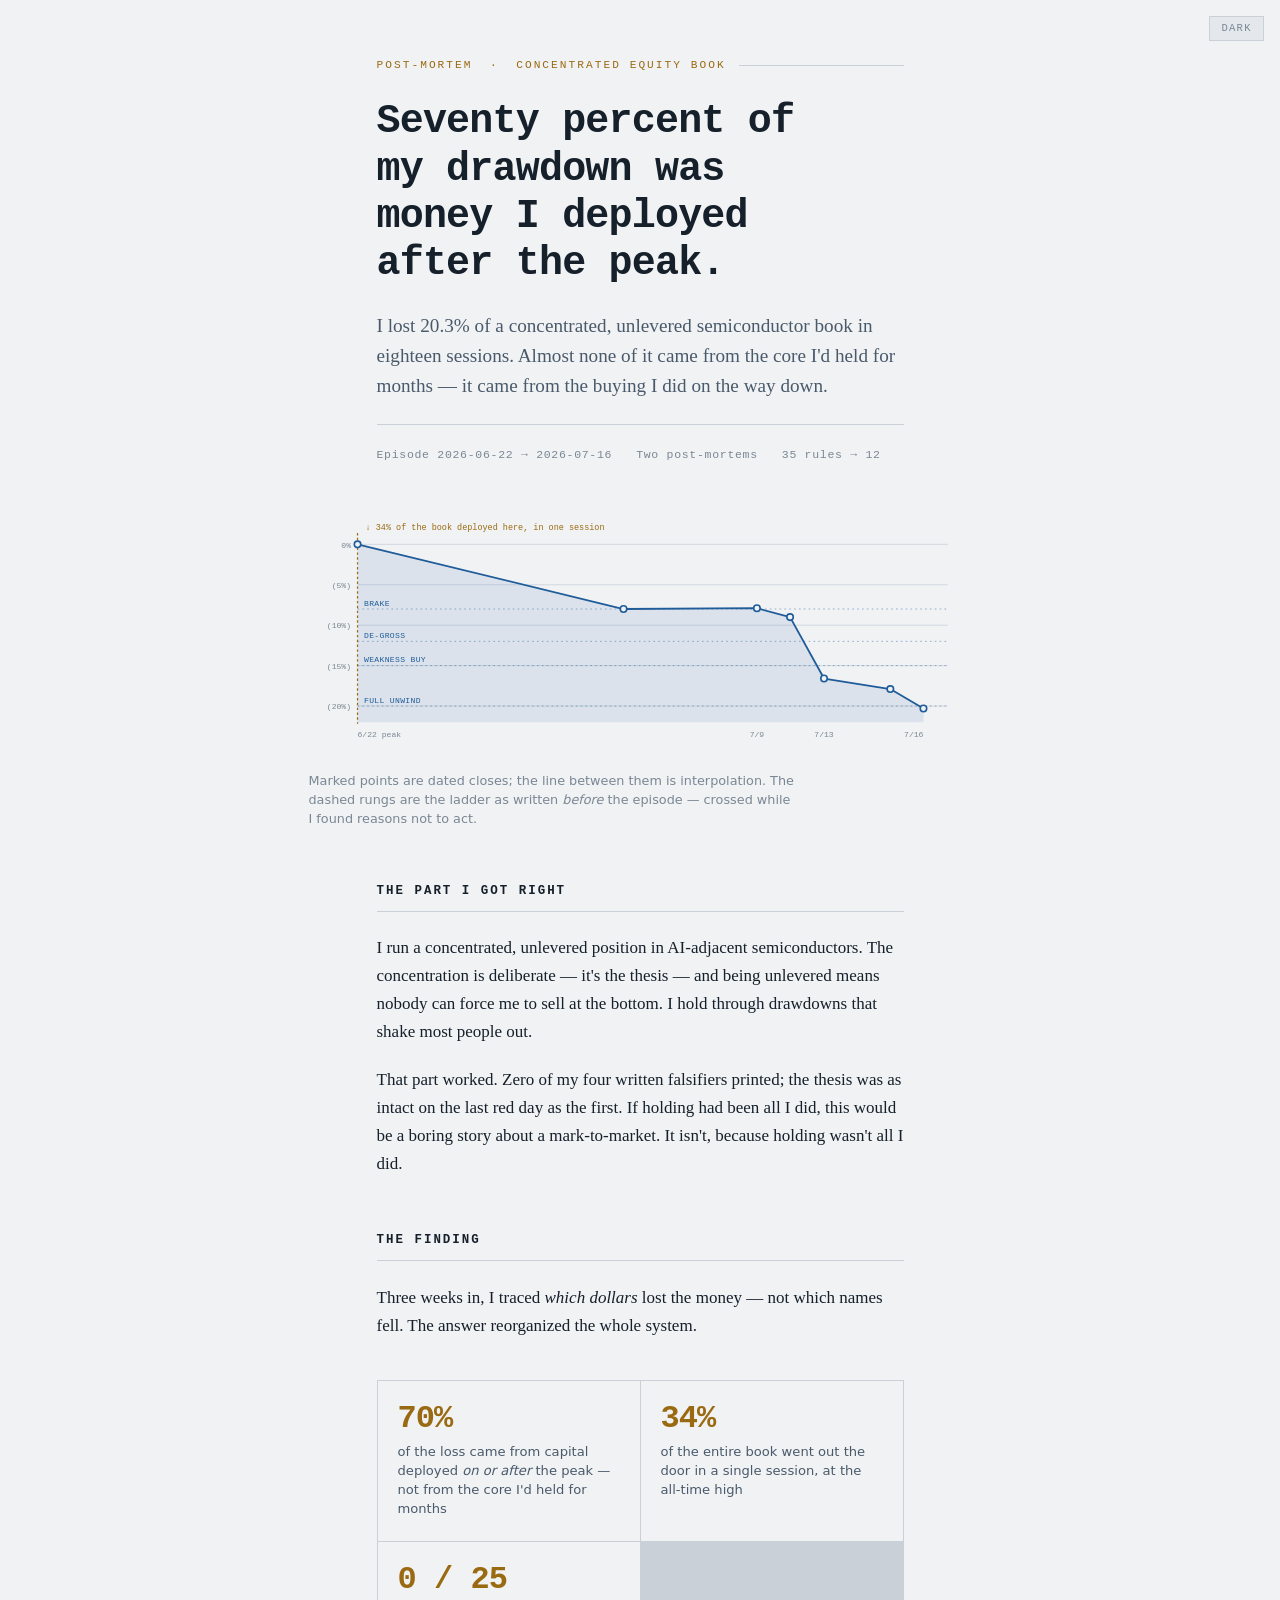
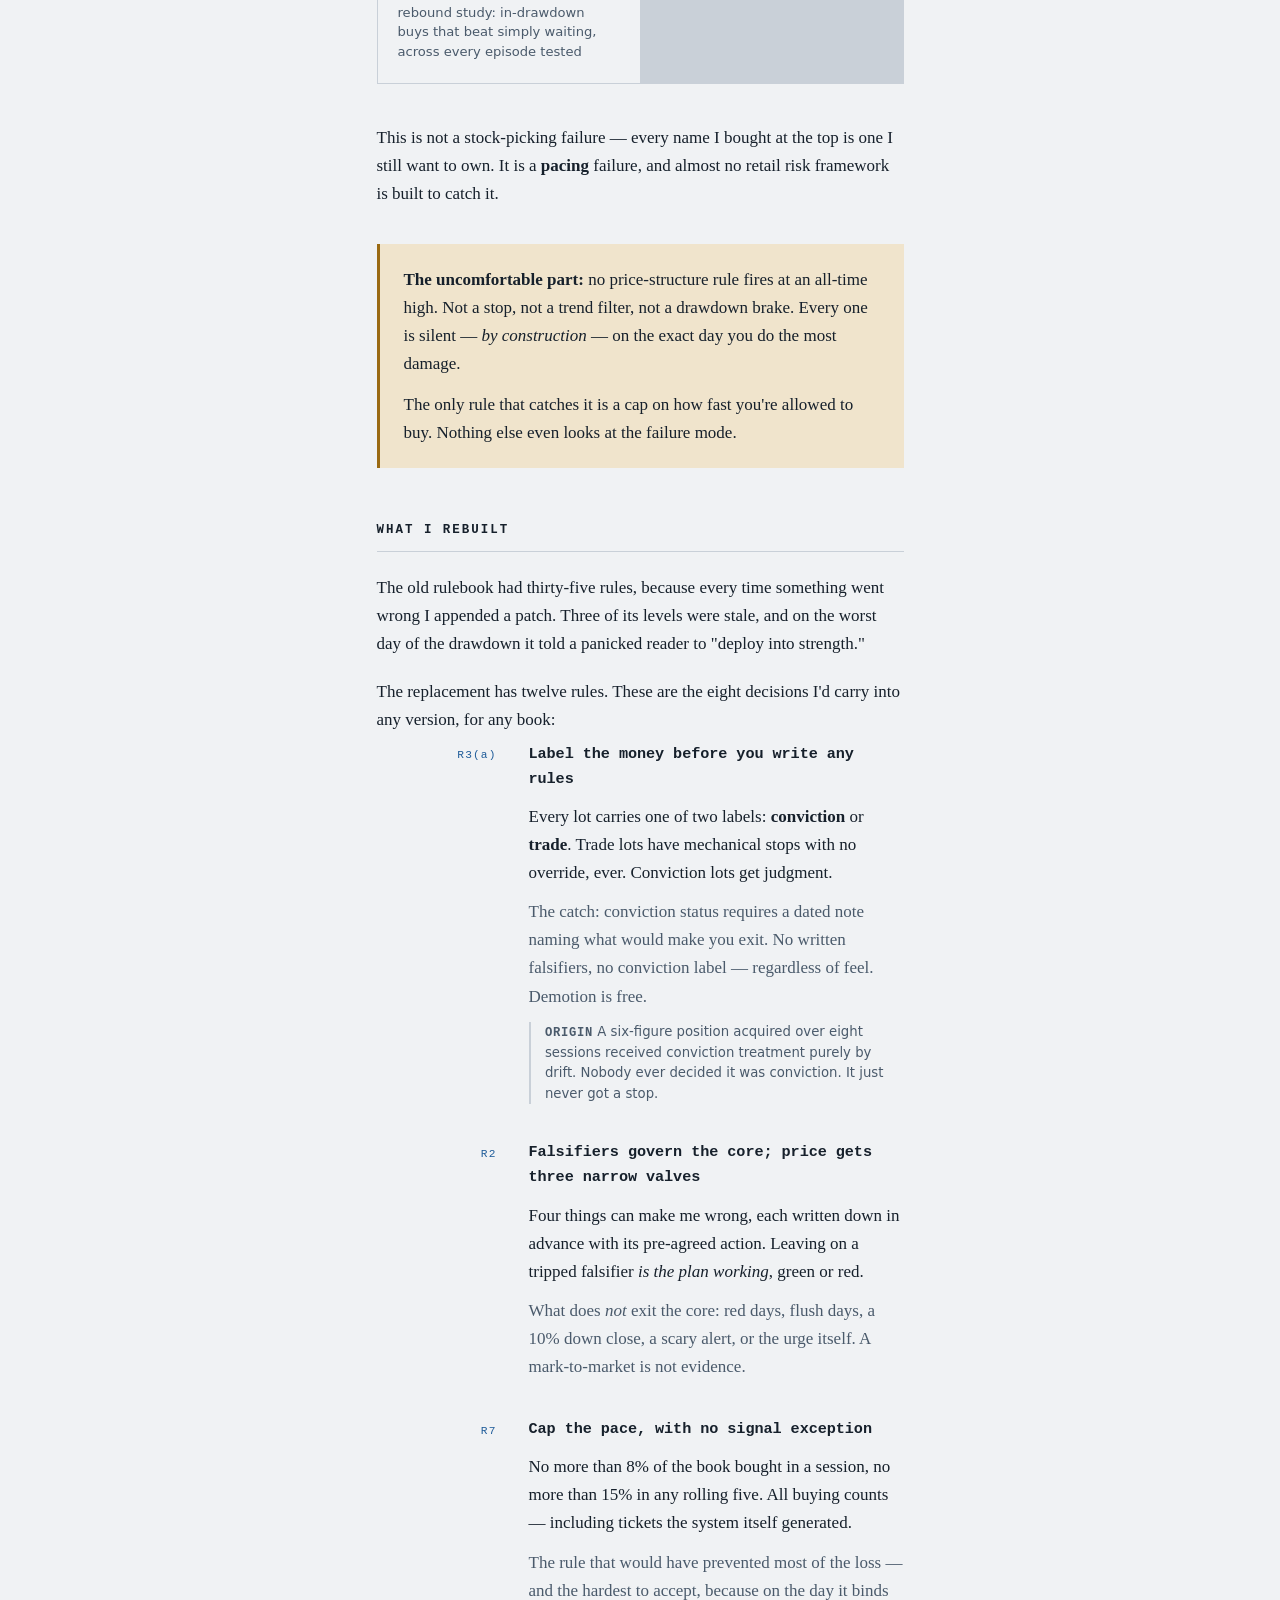
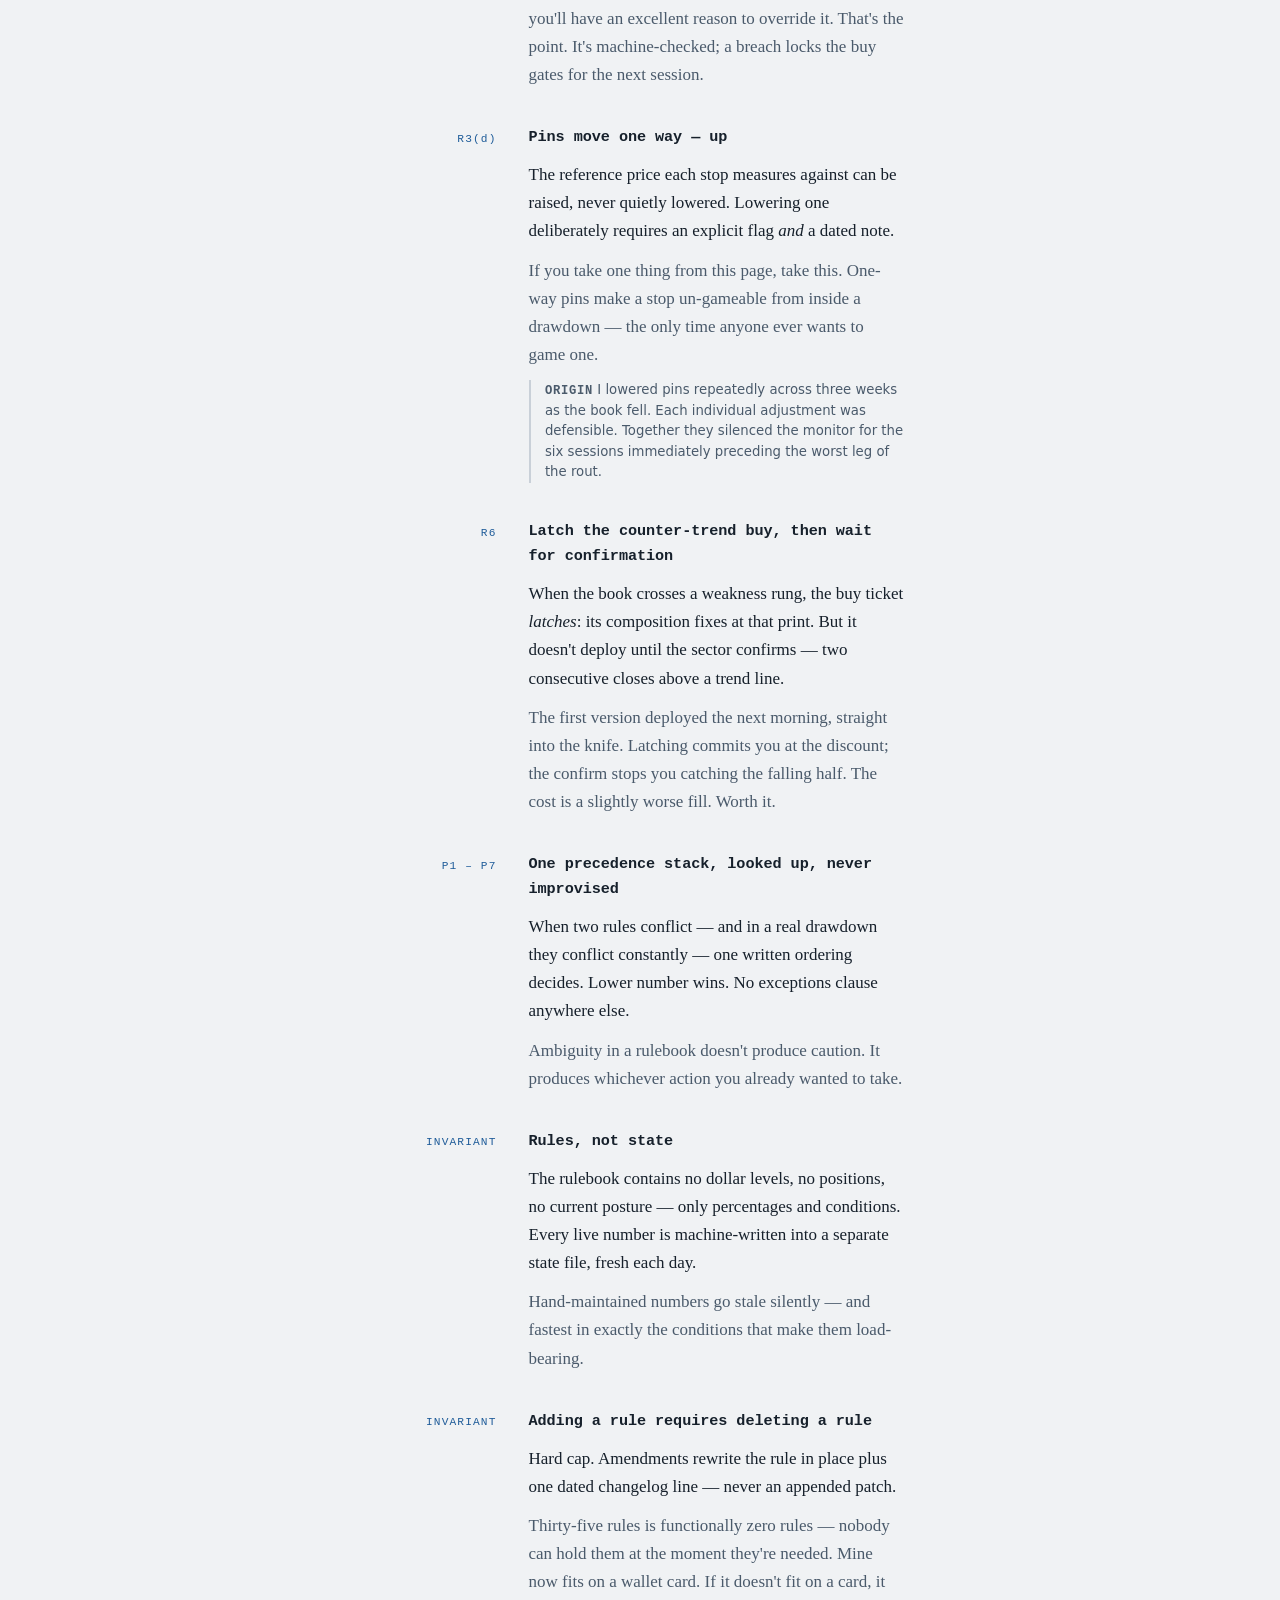
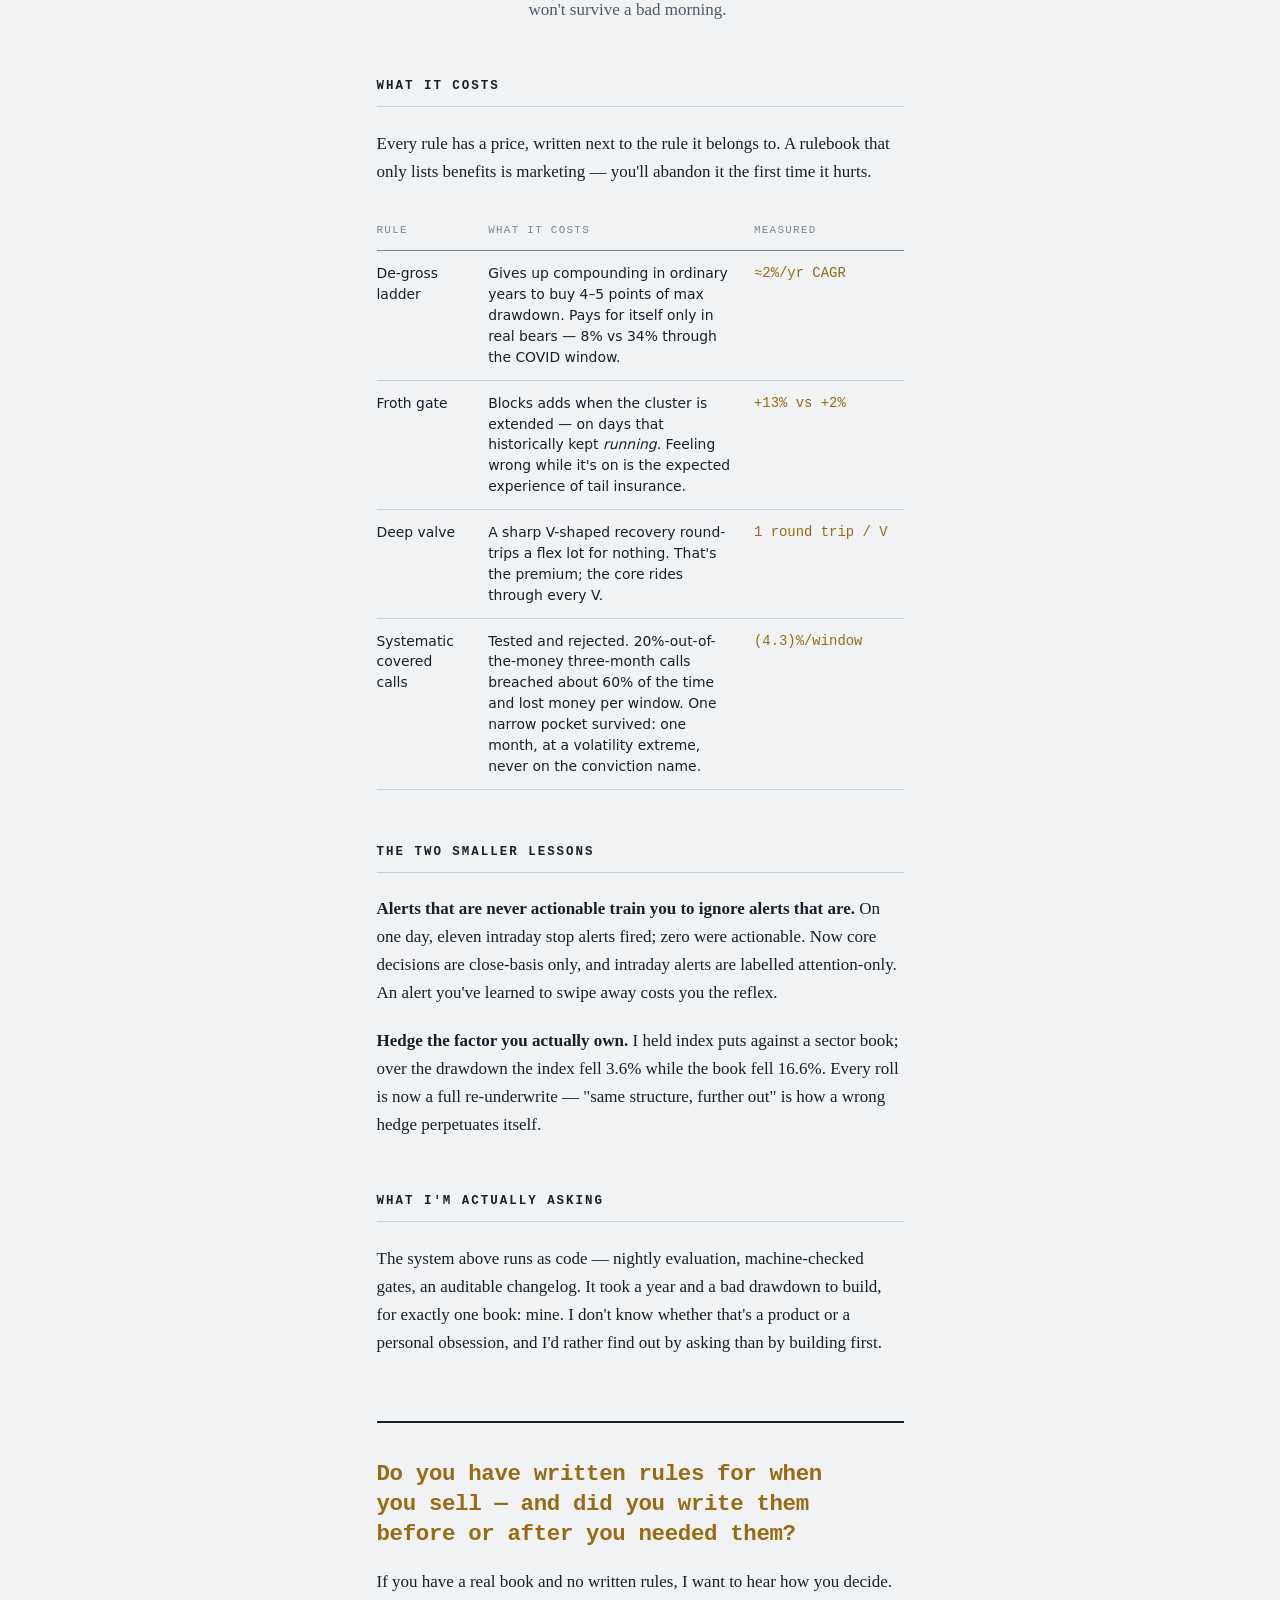
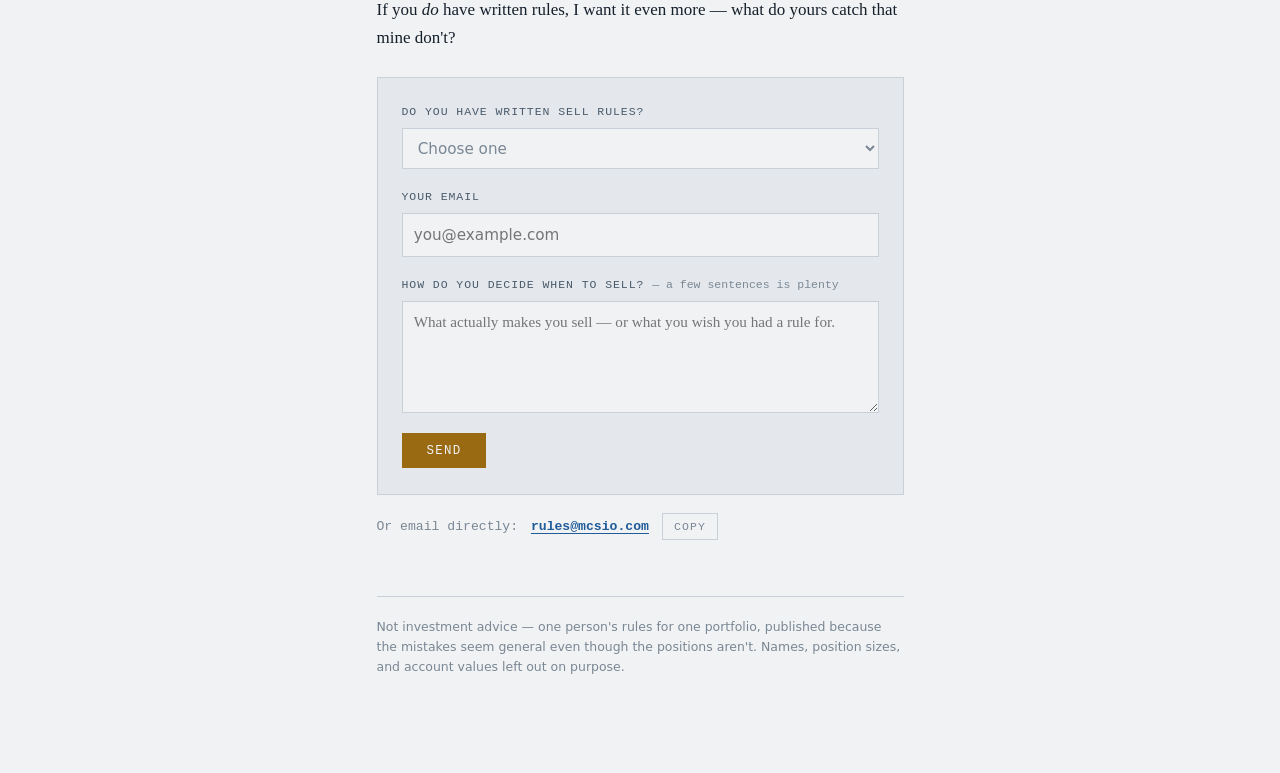
==== commit 3ea094c4: "edit: drop the arbitrary "six months" from the ask Co-Authored-By: Claude Opus 4.8 <noreply@anthropi" ====
--- a/drawdown/index.html
+++ b/drawdown/index.html
@@ -705,7 +705,7 @@
   <section class="col">
     <h2>What I'm actually asking</h2>
     <div class="flow">
-      <p>The system above runs as code — nightly evaluation, machine-checked gates, an auditable changelog. It took a year and a bad drawdown to build, for exactly one book: mine. I don't know whether that's a product or a personal obsession, and I'd rather find out by asking than by building for six months.</p>
+      <p>The system above runs as code — nightly evaluation, machine-checked gates, an auditable changelog. It took a year and a bad drawdown to build, for exactly one book: mine. I don't know whether that's a product or a personal obsession, and I'd rather find out by asking than by building first.</p>
     </div>
 
     <div class="ask">
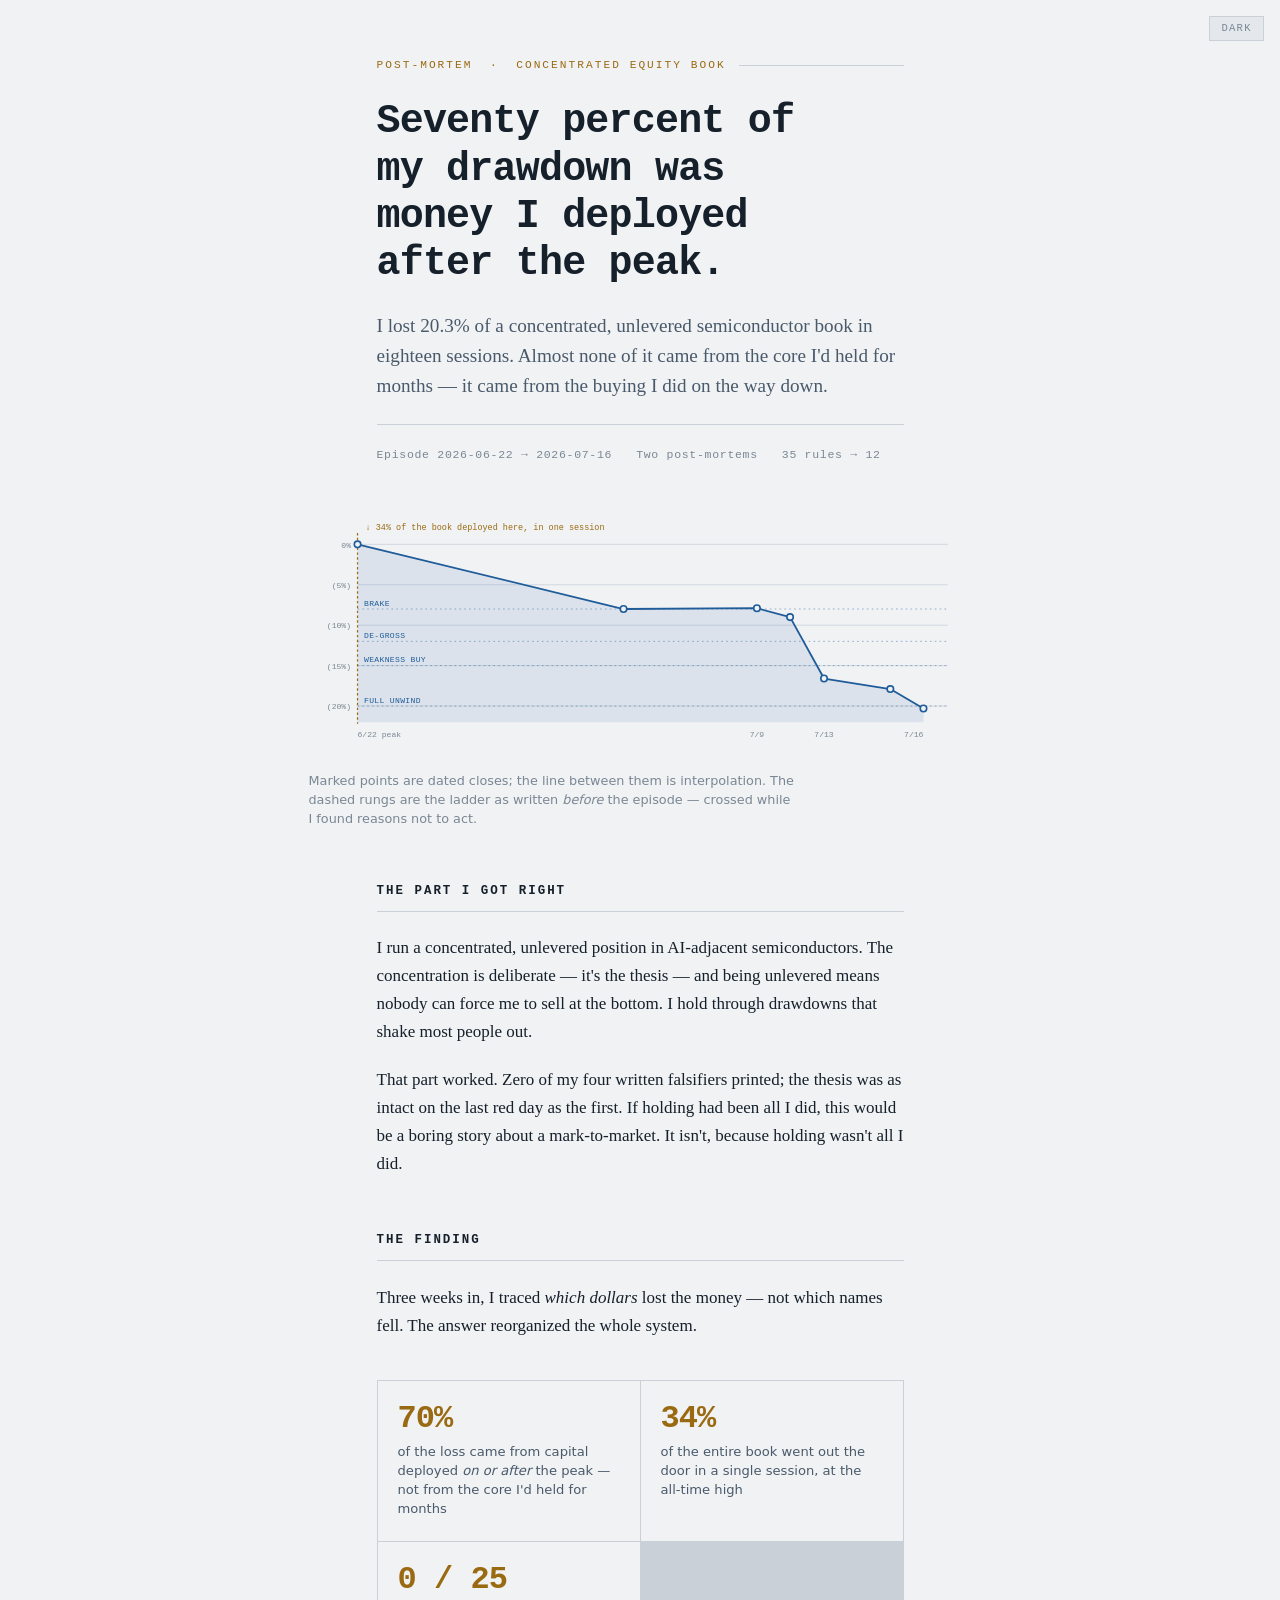
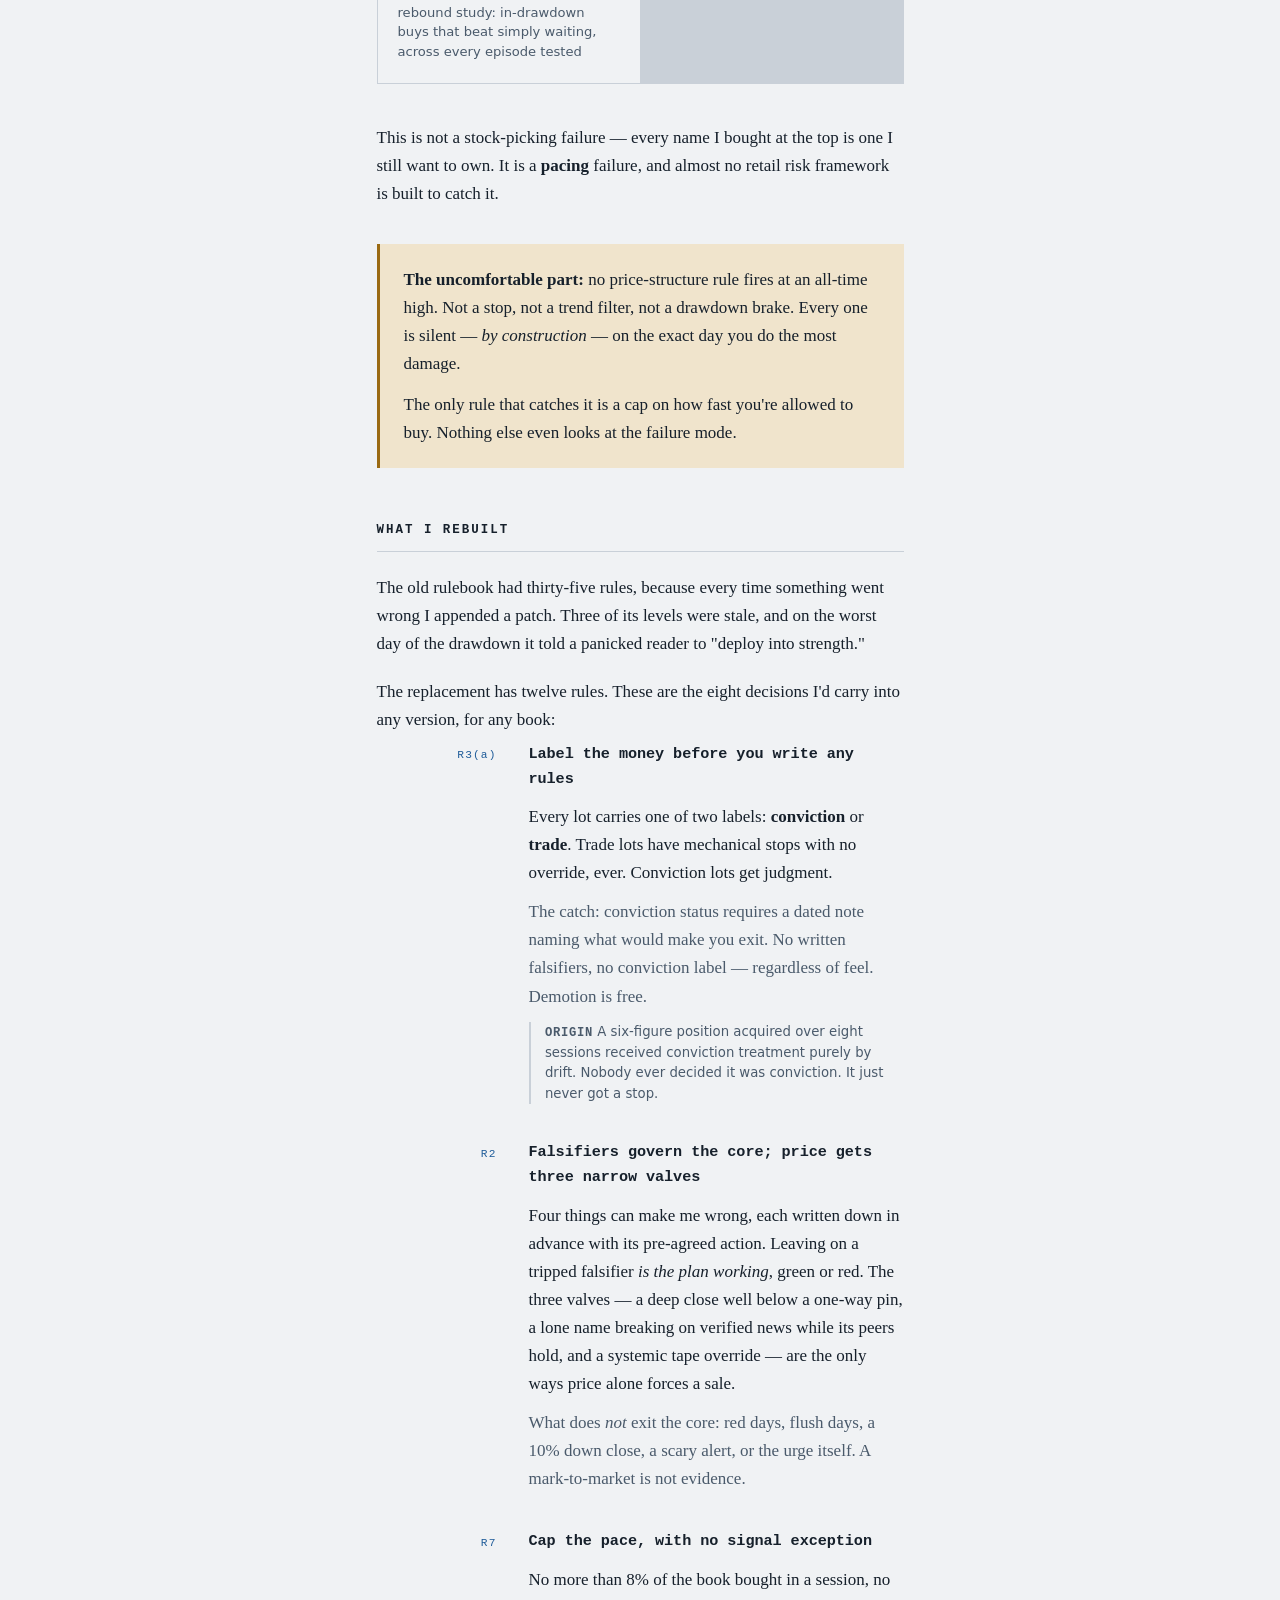
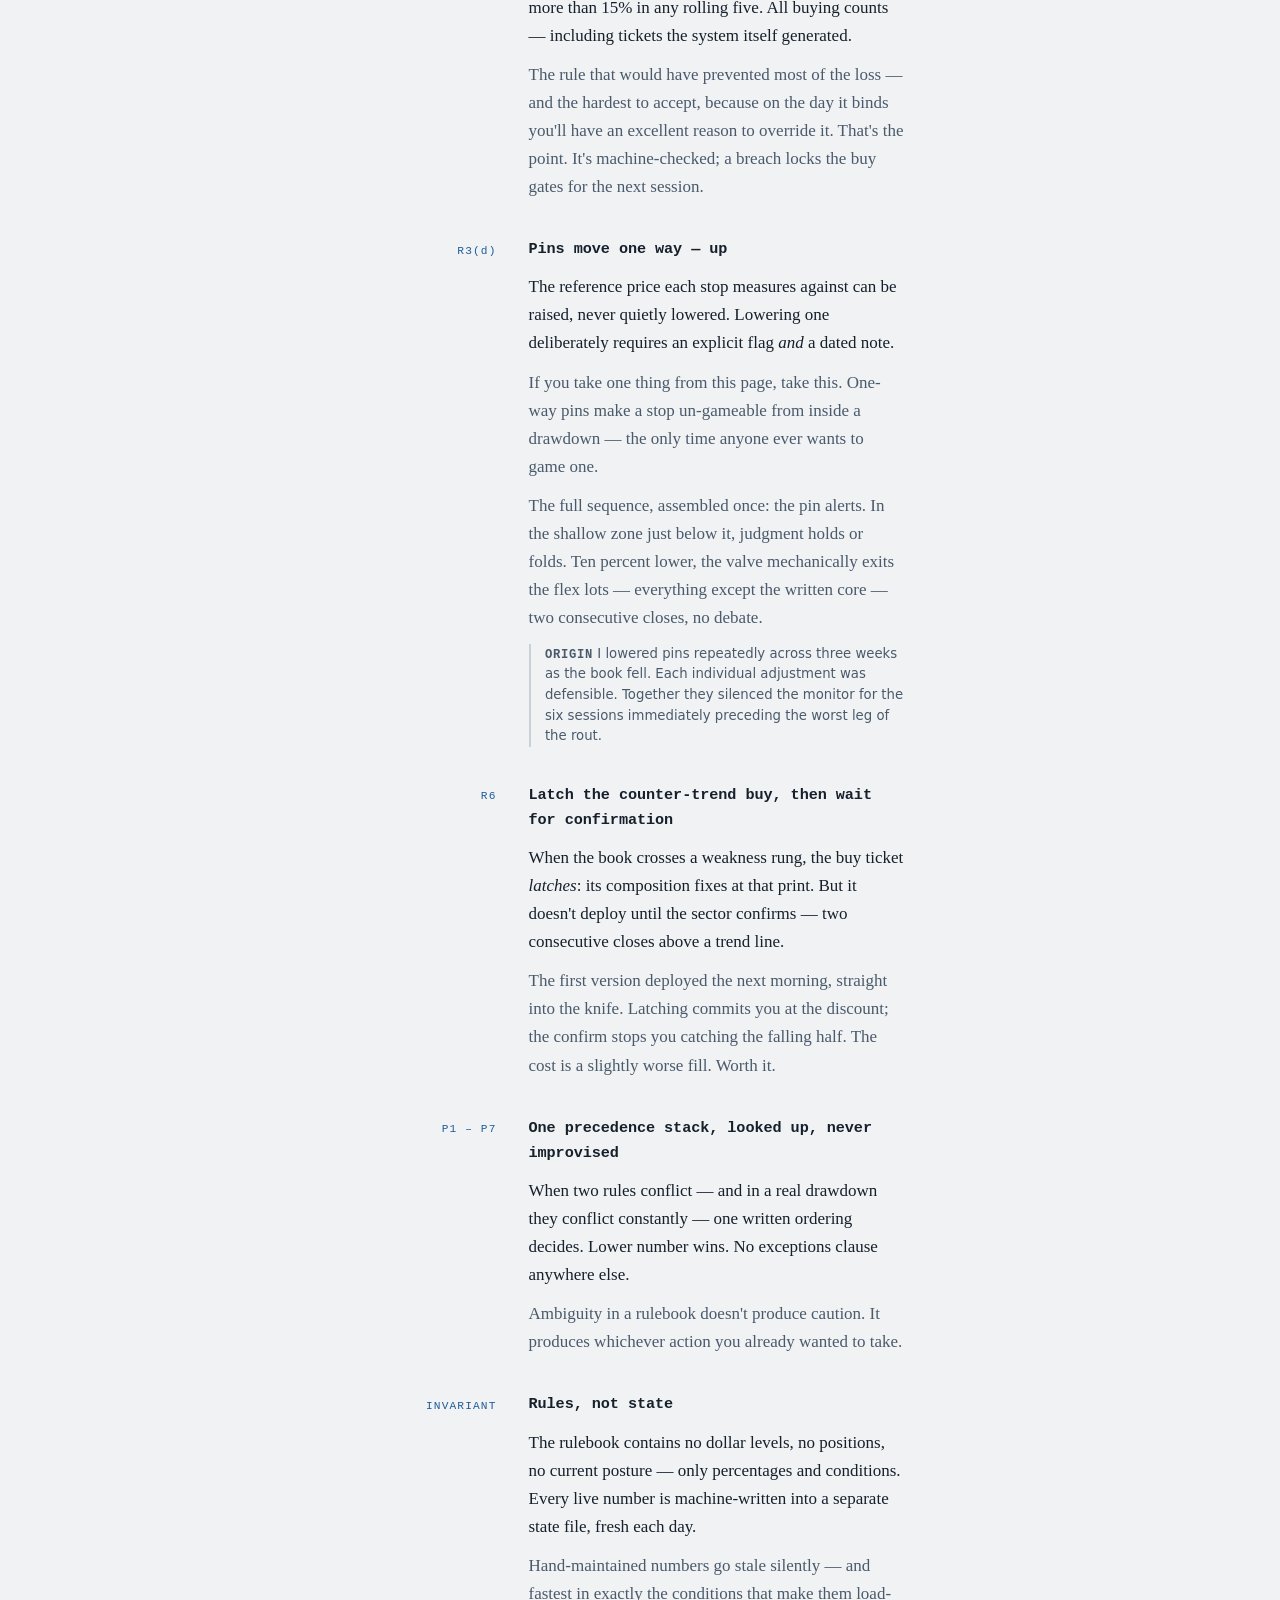
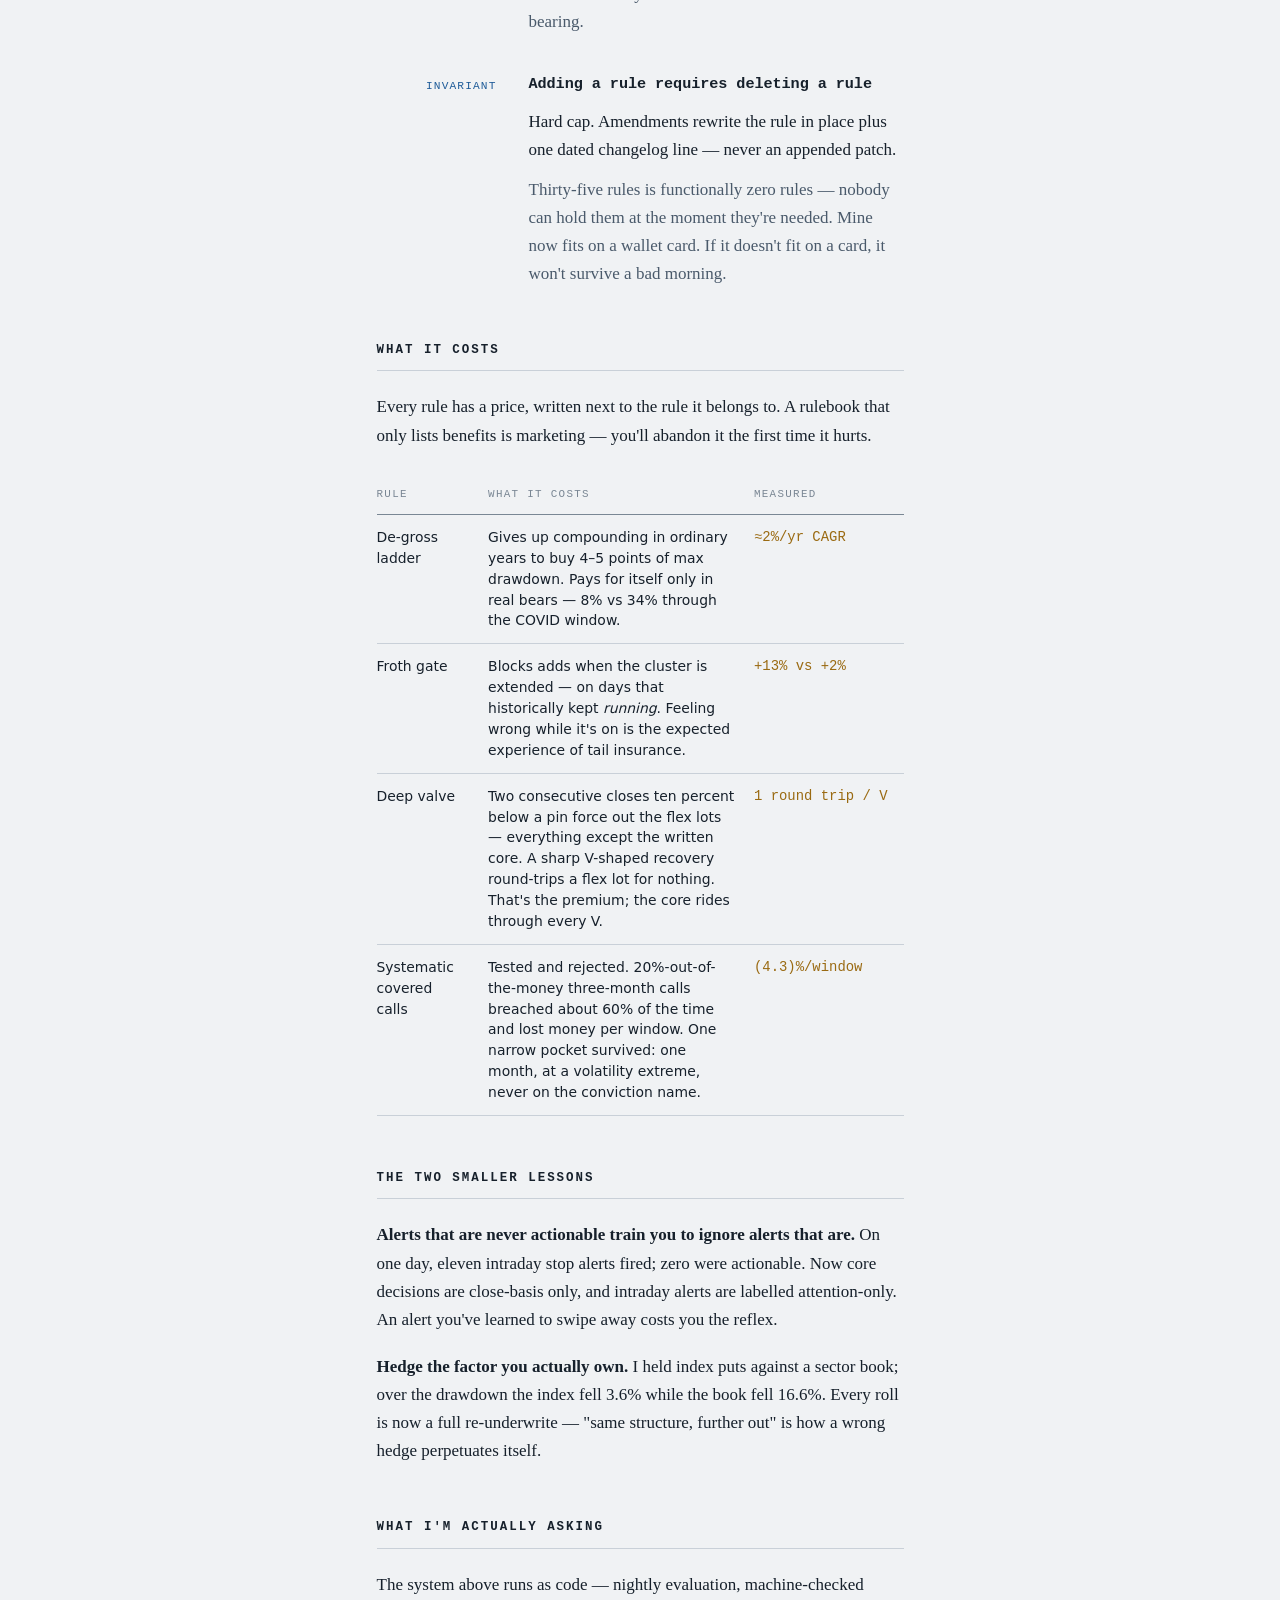
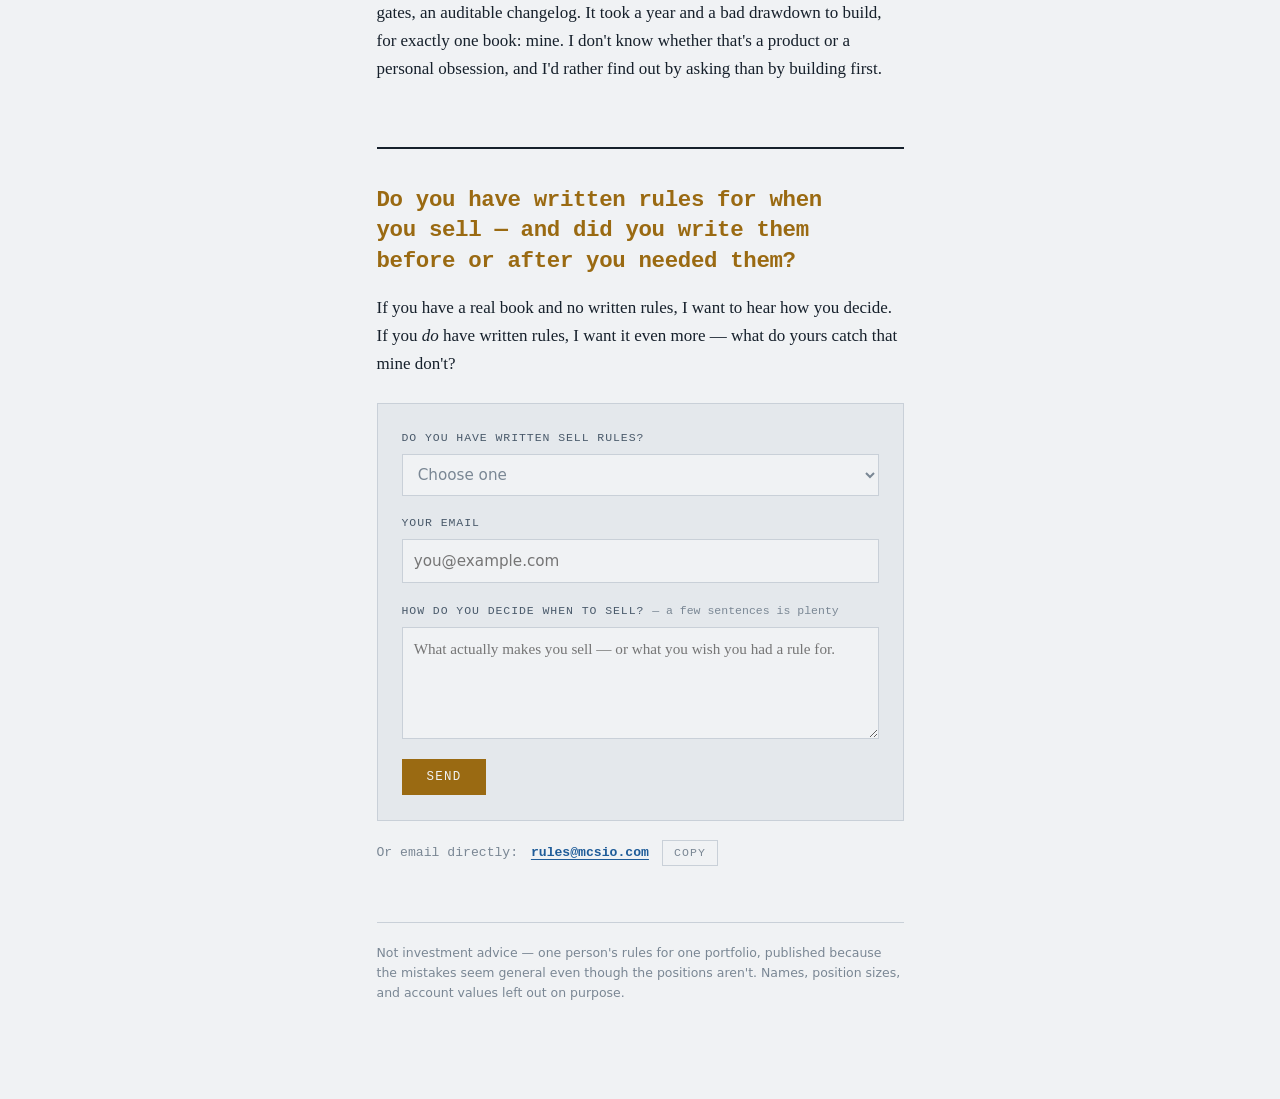
==== commit b4bb579c: "edit: define the jargon at first use (valves enumerated, deep-valve mechanism, flex gloss, pin->valv" ====
--- a/drawdown/index.html
+++ b/drawdown/index.html
@@ -594,7 +594,7 @@
         <div class="rule-id">R2</div>
         <div class="rule-body">
           <h3>Falsifiers govern the core; price gets three narrow valves</h3>
-          <p class="lede">Four things can make me wrong, each written down in advance with its pre-agreed action. Leaving on a tripped falsifier <em>is the plan working</em>, green or red.</p>
+          <p class="lede">Four things can make me wrong, each written down in advance with its pre-agreed action. Leaving on a tripped falsifier <em>is the plan working</em>, green or red. The three valves — a deep close well below a one-way pin, a lone name breaking on verified news while its peers hold, and a systemic tape override — are the only ways price alone forces a sale.</p>
           <p>What does <em>not</em> exit the core: red days, flush days, a 10% down close, a scary alert, or the urge itself. A mark-to-market is not evidence.</p>
         </div>
       </div>
@@ -614,6 +614,7 @@
           <h3>Pins move one way — up</h3>
           <p class="lede">The reference price each stop measures against can be raised, never quietly lowered. Lowering one deliberately requires an explicit flag <em>and</em> a dated note.</p>
           <p>If you take one thing from this page, take this. One-way pins make a stop un-gameable from inside a drawdown — the only time anyone ever wants to game one.</p>
+          <p>The full sequence, assembled once: the pin alerts. In the shallow zone just below it, judgment holds or folds. Ten percent lower, the valve mechanically exits the flex lots — everything except the written core — two consecutive closes, no debate.</p>
           <p class="origin"><b>Origin</b> I lowered pins repeatedly across three weeks as the book fell. Each individual adjustment was defensible. Together they silenced the monitor for the six sessions immediately preceding the worst leg of the rout.</p>
         </div>
       </div>
@@ -681,7 +682,7 @@
           </tr>
           <tr>
             <td>Deep valve</td>
-            <td>A sharp V-shaped recovery round-trips a flex lot for nothing. That's the premium; the core rides through every V.</td>
+            <td>Two consecutive closes ten percent below a pin force out the flex lots — everything except the written core. A sharp V-shaped recovery round-trips a flex lot for nothing. That's the premium; the core rides through every V.</td>
             <td class="cost">1 round trip / V</td>
           </tr>
           <tr>
